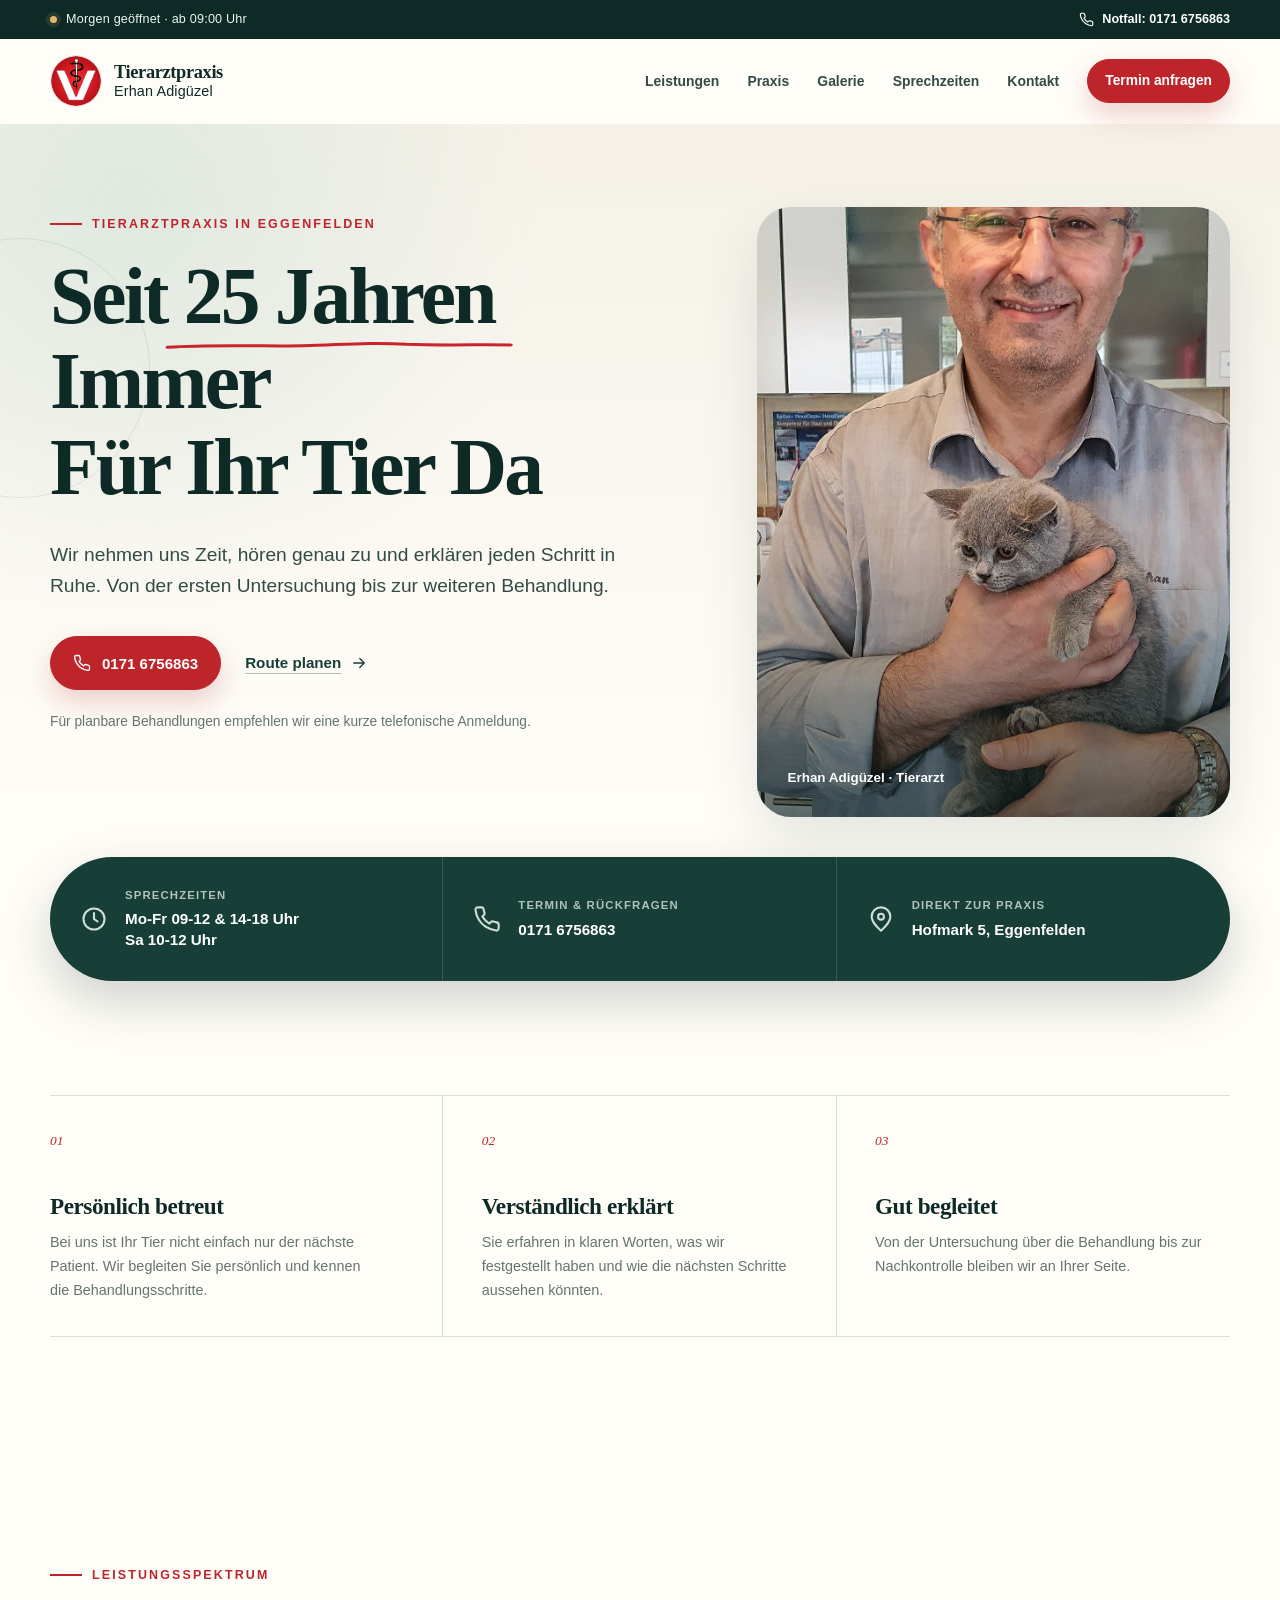
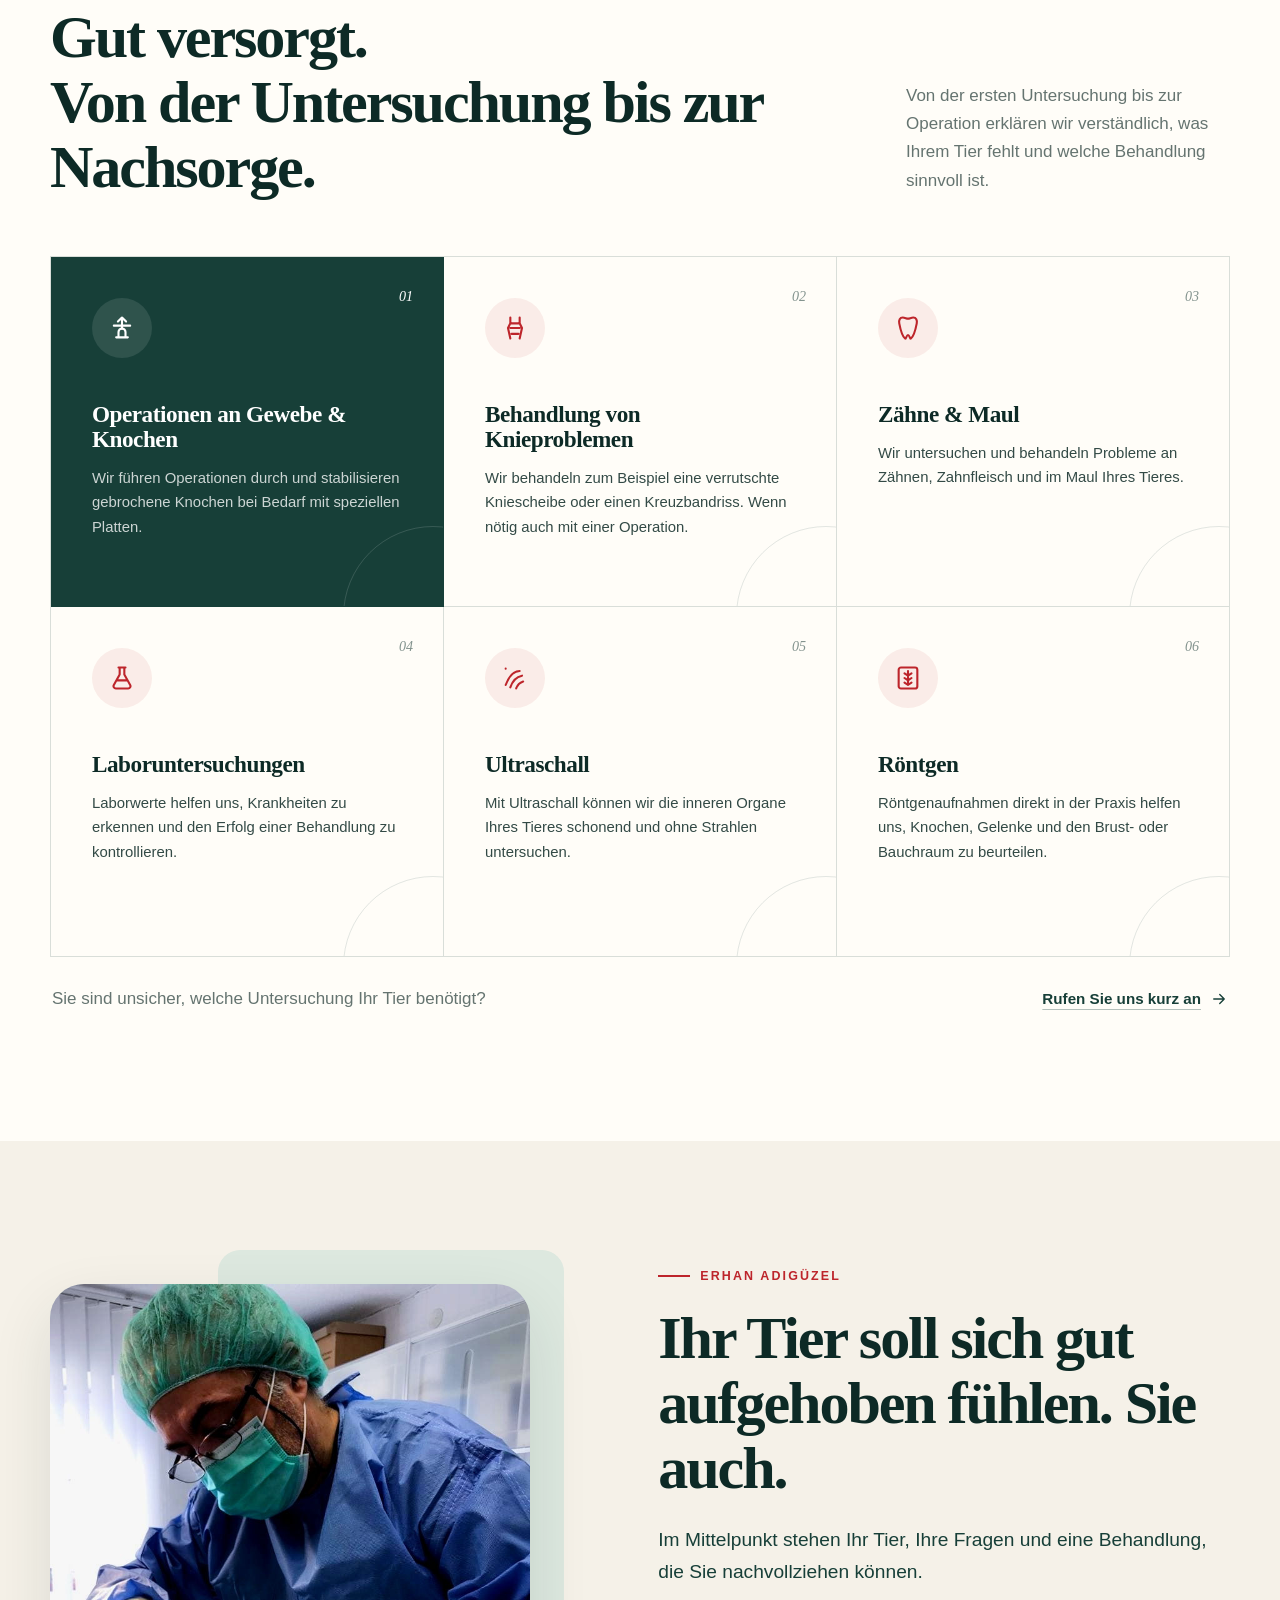
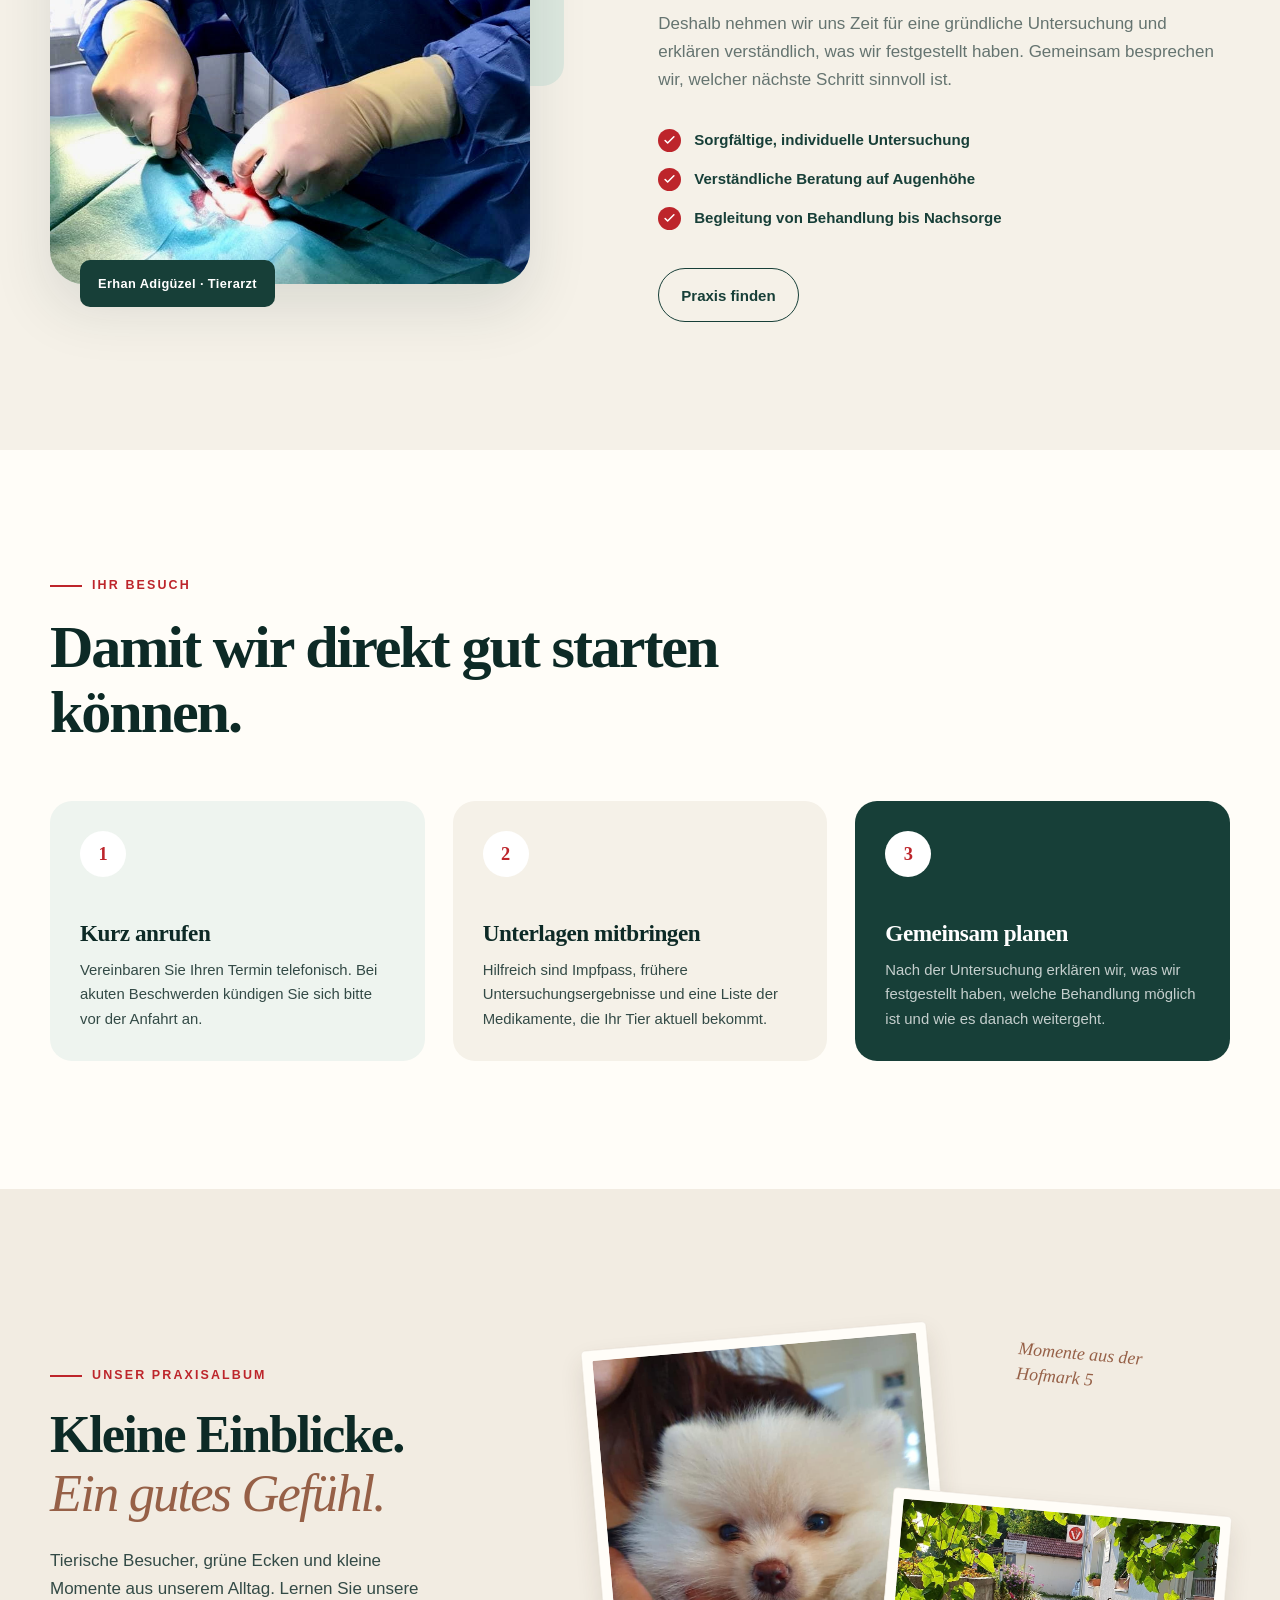
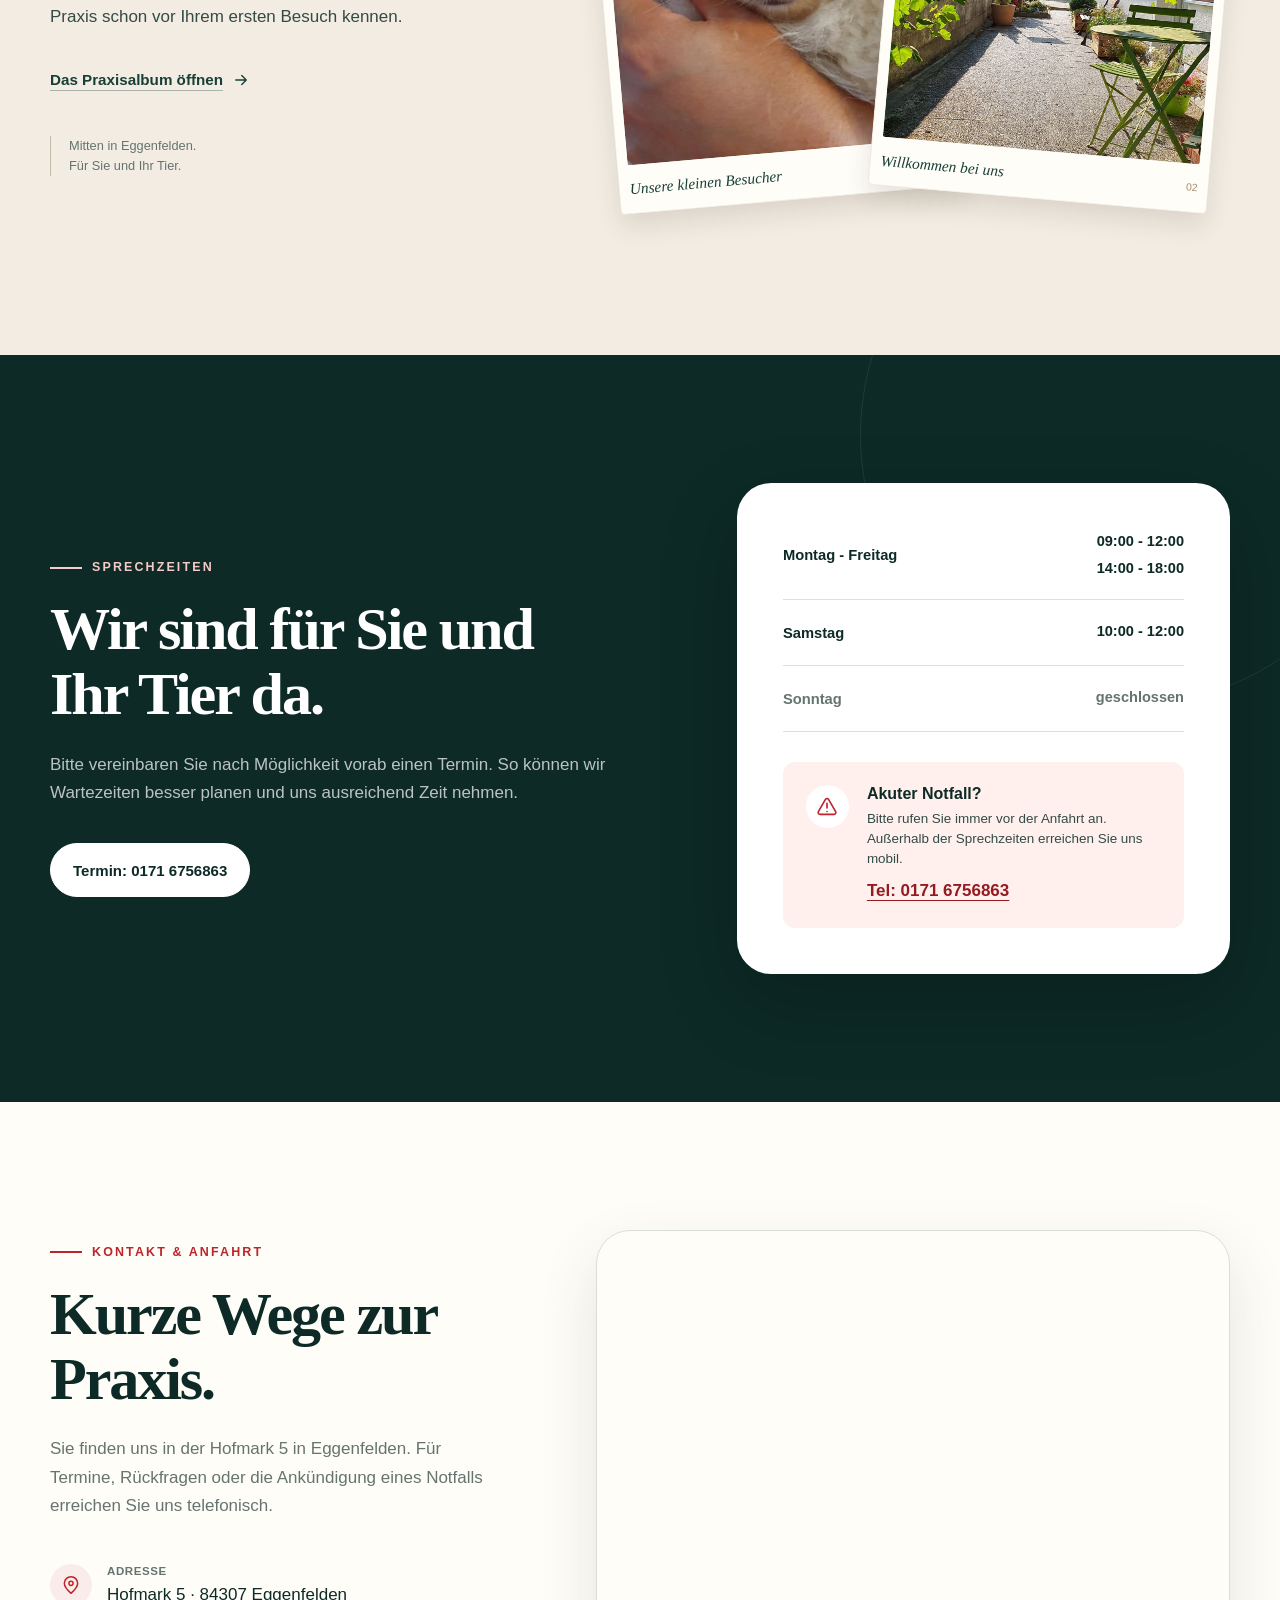
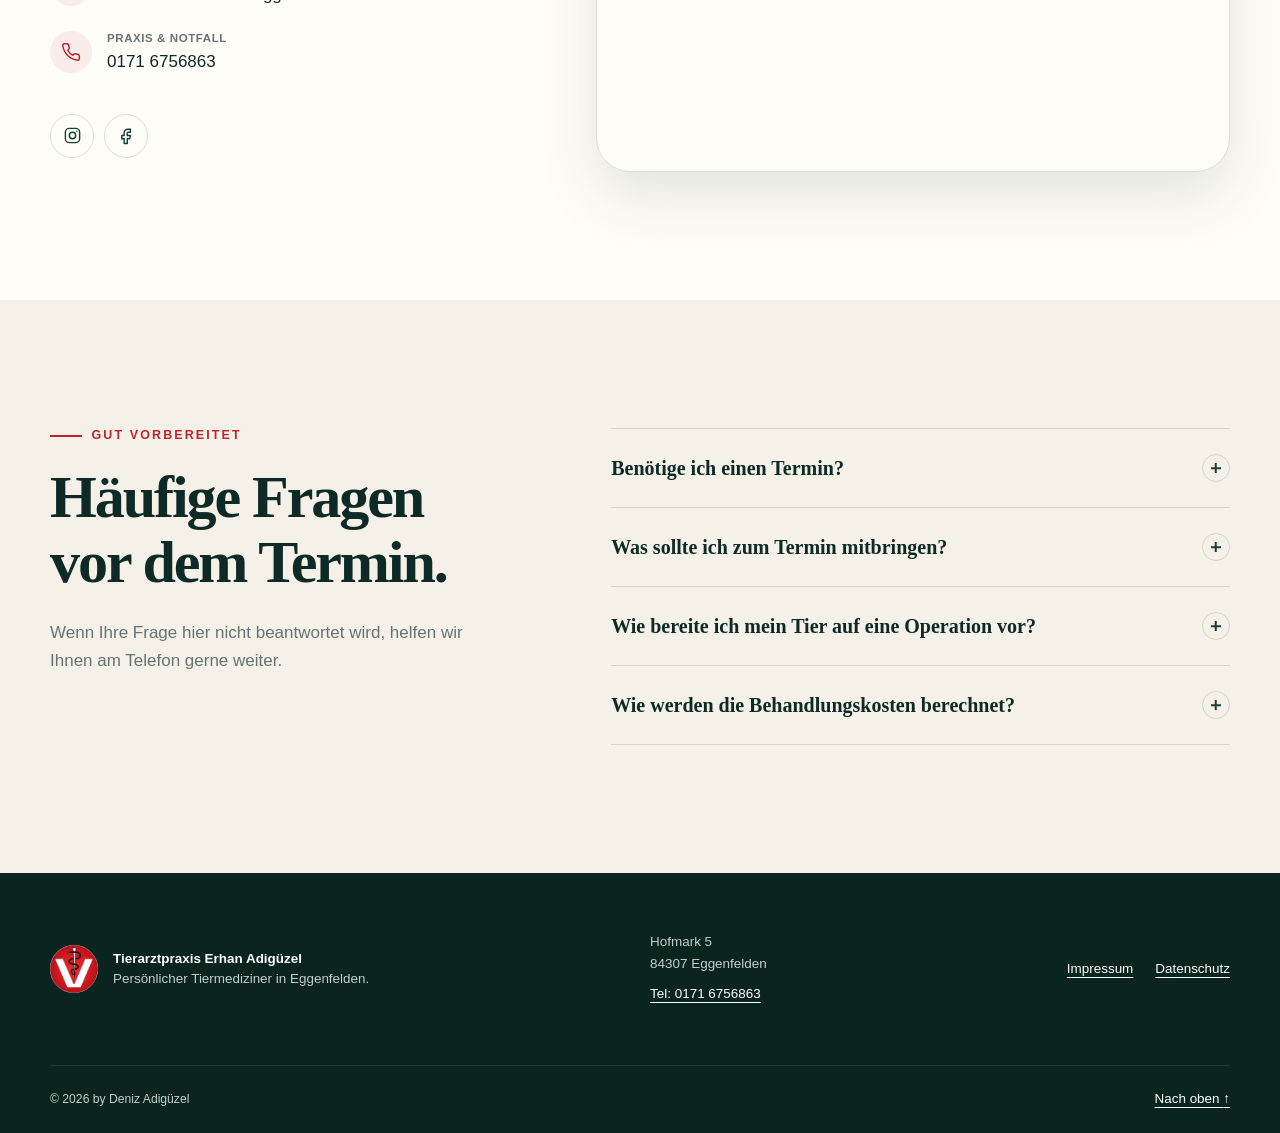
==== index.html @ cbe89e62 "deploy" ====
<!doctype html>
<html lang="de">
  <head>
    <meta charset="utf-8">
    <meta name="viewport" content="width=device-width, initial-scale=1">
    <meta name="description" content="Tierarztpraxis Erhan Adigüzel in Eggenfelden: persönliche Betreuung, Röntgen, Operationen und Zahnbehandlungen. Termine unter 0171 6756863.">
    <meta name="theme-color" content="#173f38">
    <meta property="og:type" content="website">
    <meta property="og:locale" content="de_DE">
    <meta property="og:title" content="Tierarztpraxis Erhan Adigüzel | Eggenfelden">
    <meta property="og:description" content="Persönliche Tiermedizin, gründliche Untersuchungen und Operationen in Eggenfelden.">
    <meta property="og:image" content="https://www.tierarzt-eggenfelden.de/assets/hero_picture.jpg">
    <link rel="canonical" href="https://www.tierarzt-eggenfelden.de/">
    <link rel="icon" href="assets/logo.webp" type="image/webp">
    <script>document.documentElement.classList.add("js");</script>
    <link rel="stylesheet" href="styles.css">
    <script src="footer.js?v=2" defer></script>
    <script src="script.js" defer></script>
    <title>Tierarztpraxis Erhan Adigüzel | Eggenfelden</title>

    <script type="application/ld+json">
      {
        "@context": "https://schema.org",
        "@type": "VeterinaryCare",
        "name": "Tierarztpraxis Erhan Adigüzel",
        "url": "https://www.tierarzt-eggenfelden.de/",
        "image": "https://www.tierarzt-eggenfelden.de/assets/hero_picture.jpg",
        "telephone": "+49 171 6756863",
        "address": {
          "@type": "PostalAddress",
          "streetAddress": "Hofmark 5",
          "postalCode": "84307",
          "addressLocality": "Eggenfelden",
          "addressCountry": "DE"
        },
        "openingHoursSpecification": [
          {
            "@type": "OpeningHoursSpecification",
            "dayOfWeek": ["Monday", "Tuesday", "Wednesday", "Thursday", "Friday"],
            "opens": "09:00",
            "closes": "12:00"
          },
          {
            "@type": "OpeningHoursSpecification",
            "dayOfWeek": ["Monday", "Tuesday", "Wednesday", "Thursday", "Friday"],
            "opens": "14:00",
            "closes": "18:00"
          },
          {
            "@type": "OpeningHoursSpecification",
            "dayOfWeek": "Saturday",
            "opens": "10:00",
            "closes": "12:00"
          }
        ],
        "sameAs": [
          "https://www.instagram.com/erhanadiguezel/",
          "https://www.facebook.com/erhanadiguezel"
        ]
      }
    </script>
  </head>
  <body id="top">
    <div class="scroll-progress" aria-hidden="true"><span></span></div>
    <a class="skip-link" href="#main">Direkt zum Inhalt</a>

    <div class="utility-bar">
      <div class="container utility-inner">
        <p class="opening-status" id="opening-status">
          <span class="status-dot" aria-hidden="true"></span>
          <span>Öffnungszeiten ansehen</span>
        </p>
        <a class="emergency-link" href="tel:+491716756863">
          <svg aria-hidden="true" viewBox="0 0 24 24">
            <path d="M22 16.92v3a2 2 0 0 1-2.18 2 19.79 19.79 0 0 1-8.63-3.07 19.5 19.5 0 0 1-6-6A19.79 19.79 0 0 1 2.12 4.18 2 2 0 0 1 4.11 2h3a2 2 0 0 1 2 1.72c.13.96.36 1.9.69 2.8a2 2 0 0 1-.45 2.11L8.08 9.9a16 16 0 0 0 6 6l1.27-1.27a2 2 0 0 1 2.11-.45c.9.33 1.84.56 2.8.69A2 2 0 0 1 22 16.92Z"/>
          </svg>
          Notfall: 0171 6756863
        </a>
      </div>
    </div>

    <header class="site-header" id="site-header">
      <div class="container header-inner">
        <a class="brand" href="#start" aria-label="Tierarztpraxis Erhan Adigüzel: Startseite">
          <img src="assets/logo.webp" width="54" height="54" alt="Logo der Tierarztpraxis Adigüzel">
          <span class="brand-copy">
            <strong>Tierarztpraxis</strong>
            <span>Erhan Adigüzel</span>
          </span>
        </a>

        <button class="menu-toggle" type="button" aria-expanded="false" aria-controls="site-navigation">
          <span class="sr-only">Menü öffnen</span>
          <span></span>
          <span></span>
        </button>

        <nav class="site-nav" id="site-navigation" aria-label="Hauptnavigation">
          <a href="#leistungen">Leistungen</a>
          <a href="#praxis">Praxis</a>
          <a href="gallery.html">Galerie</a>
          <a href="#sprechzeiten">Sprechzeiten</a>
          <a href="#kontakt">Kontakt</a>
          <a class="button button-small" href="tel:+491716756863">Termin anfragen</a>
        </nav>
      </div>
    </header>

    <main id="main">
      <section class="hero" id="start">
        <div class="container hero-grid">
          <div class="hero-copy" data-reveal="up">
            <p class="eyebrow">Tierarztpraxis in Eggenfelden</p>
<h1>
  Seit   <span style="position:relative; display:inline-block; white-space:nowrap;">
    25 Jahren
    <svg viewBox="0 0 300 20" preserveAspectRatio="none" style="position:absolute; left:-7%; bottom:-15px; width:114%; height:15px; overflow:visible; pointer-events:none;">
      <path d="M5 11 C42 7, 81 10, 119 9 C151 8, 173 4, 207 7 C240 9, 270 7, 295 8" fill="none" stroke="#C9232B" stroke-width="4" stroke-linecap="round"/>
    </svg>
  </span><br>
  Immer<br>
  Für Ihr Tier Da
</h1>
            <p class="hero-lead">Wir nehmen uns Zeit, hören genau zu und erklären jeden Schritt in Ruhe. Von der ersten Untersuchung bis zur weiteren Behandlung.</p>
            <div class="hero-actions">
              <a class="button" href="tel:+491716756863">
                <svg aria-hidden="true" viewBox="0 0 24 24"><path d="M22 16.92v3a2 2 0 0 1-2.18 2 19.79 19.79 0 0 1-8.63-3.07 19.5 19.5 0 0 1-6-6A19.79 19.79 0 0 1 2.12 4.18 2 2 0 0 1 4.11 2h3a2 2 0 0 1 2 1.72c.13.96.36 1.9.69 2.8a2 2 0 0 1-.45 2.11L8.08 9.9a16 16 0 0 0 6 6l1.27-1.27a2 2 0 0 1 2.11-.45c.9.33 1.84.56 2.8.69A2 2 0 0 1 22 16.92Z"/></svg>
                0171 6756863
              </a>
              <a class="text-link" href="https://maps.google.com/?cid=16569505454540352949" target="_blank" rel="noopener">
                Route planen
                <svg aria-hidden="true" viewBox="0 0 24 24"><path d="M5 12h14M13 6l6 6-6 6"/></svg>
              </a>
            </div>
            <p class="appointment-note">Für planbare Behandlungen empfehlen wir eine kurze telefonische Anmeldung.</p>
          </div>

          <figure class="hero-media" data-reveal="image">
            <img class="hero-practice-photo" src="assets/hero_picture.jpg" width="1600" height="1200" alt="Behandlungsraum der Tierarztpraxis Adigüzel" fetchpriority="high">
            <figcaption>Erhan Adigüzel · Tierarzt</figcaption>
          </figure>
        </div>

        <div class="container quick-facts" aria-label="Praxisinformationen auf einen Blick" data-reveal="up">
          <a class="quick-fact" href="#sprechzeiten">
            <svg aria-hidden="true" viewBox="0 0 24 24"><circle cx="12" cy="12" r="9"/><path d="M12 7v5l3 2"/></svg>
            <span><small>Sprechzeiten</small>Mo-Fr 09-12 &amp; 14-18 Uhr <br>Sa 10-12 Uhr</span>
          </a>
          <a class="quick-fact" href="tel:+491716756863">
            <svg aria-hidden="true" viewBox="0 0 24 24"><path d="M22 16.92v3a2 2 0 0 1-2.18 2 19.79 19.79 0 0 1-8.63-3.07 19.5 19.5 0 0 1-6-6A19.79 19.79 0 0 1 2.12 4.18 2 2 0 0 1 4.11 2h3a2 2 0 0 1 2 1.72c.13.96.36 1.9.69 2.8a2 2 0 0 1-.45 2.11L8.08 9.9a16 16 0 0 0 6 6l1.27-1.27a2 2 0 0 1 2.11-.45c.9.33 1.84.56 2.8.69A2 2 0 0 1 22 16.92Z"/></svg>
            <span><small>Termin &amp; Rückfragen</small>0171 6756863</span>
          </a>
          <a class="quick-fact" href="https://maps.google.com/?cid=16569505454540352949" target="_blank" rel="noopener">
            <svg aria-hidden="true" viewBox="0 0 24 24"><path d="M20 10c0 5-8 12-8 12S4 15 4 10a8 8 0 1 1 16 0Z"/><circle cx="12" cy="10" r="2.5"/></svg>
            <span><small>Direkt zur Praxis</small>Hofmark 5, Eggenfelden</span>
          </a>
        </div>
      </section>

      <section class="promise-section" aria-labelledby="promise-heading">
        <div class="container">
          <h2 class="sr-only" id="promise-heading">Was Sie bei uns erwarten können</h2>
          <div class="promise-grid">
            <article data-reveal="up">
              <span class="promise-number">01</span>
              <h3>Persönlich betreut</h3>
              <p>Bei uns ist Ihr Tier nicht einfach nur der nächste Patient. Wir begleiten Sie persönlich und kennen die Behandlungsschritte.</p>
            </article>
            <article data-reveal="up">
              <span class="promise-number">02</span>
              <h3>Verständlich erklärt</h3>
              <p>Sie erfahren in klaren Worten, was wir festgestellt haben und wie die nächsten Schritte aussehen könnten.</p>
            </article>
            <article data-reveal="up">
              <span class="promise-number">03</span>
              <h3>Gut begleitet</h3>
              <p>Von der Untersuchung über die Behandlung bis zur Nachkontrolle bleiben wir an Ihrer Seite.</p>
            </article>
          </div>
        </div>
      </section>

      <section class="section services" id="leistungen">
        <div class="container">
          <div class="section-heading" data-reveal="up">
            <div>
              <p class="eyebrow">Leistungsspektrum</p>
              <h2>Gut versorgt. <br>Von der Untersuchung bis zur Nachsorge.</h2>
            </div>
            <p>Von der ersten Untersuchung bis zur Operation erklären wir verständlich, was Ihrem Tier fehlt und welche Behandlung sinnvoll ist.</p>
          </div>

          <div class="service-grid">
            <article class="service-card service-card-featured" data-reveal="up">
              <div class="service-number">01</div>
              <div class="service-icon">
                <svg aria-hidden="true" viewBox="0 0 24 24"><path d="M7 20h10M9 20v-4.5a3 3 0 0 1 6 0V20M12 12V3M8.5 6.5 12 3l3.5 3.5M5 10h14"/></svg>
              </div>
              <h3>Operationen an Gewebe &amp; Knochen</h3>
              <p>Wir führen Operationen durch und stabilisieren gebrochene Knochen bei Bedarf mit speziellen Platten.</p>
            </article>

            <article class="service-card" data-reveal="up">
              <div class="service-number">02</div>
              <div class="service-icon">
                <svg aria-hidden="true" viewBox="0 0 24 24"><path d="M8 3v5l-2 4 2 9M16 3v5l2 4-2 9M8 12h8M9 8h6M9 17h6"/></svg>
              </div>
              <h3>Behandlung von Knieproblemen</h3>
              <p>Wir behandeln zum Beispiel eine verrutschte Kniescheibe oder einen Kreuzbandriss. Wenn nötig auch mit einer Operation.</p>
            </article>

            <article class="service-card" data-reveal="up">
              <div class="service-number">03</div>
              <div class="service-icon">
                <svg aria-hidden="true" viewBox="0 0 24 24"><path d="M7.5 3C5 3 4 5.3 4.5 8c.8 4.2 2.5 11 5 13 .8.6 1.3-3 2.5-3s1.7 3.6 2.5 3c2.5-2 4.2-8.8 5-13C20 5.3 19 3 16.5 3 14.7 3 13.4 4 12 4s-2.7-1-4.5-1Z"/></svg>
              </div>
              <h3>Zähne &amp; Maul</h3>
              <p>Wir untersuchen und behandeln Probleme an Zähnen, Zahnfleisch und im Maul Ihres Tieres.</p>
            </article>

            <article class="service-card" data-reveal="up">
              <div class="service-number">04</div>
              <div class="service-icon">
                <svg aria-hidden="true" viewBox="0 0 24 24"><path d="M9 3h6M10 3v6l-5 9a2 2 0 0 0 1.7 3h10.6a2 2 0 0 0 1.7-3l-5-9V3M7.5 14h9"/></svg>
              </div>
              <h3>Laboruntersuchungen</h3>
              <p>Laborwerte helfen uns, Krankheiten zu erkennen und den Erfolg einer Behandlung zu kontrollieren.</p>
            </article>

            <article class="service-card" data-reveal="up">
              <div class="service-number">05</div>
              <div class="service-icon">
                <svg aria-hidden="true" viewBox="0 0 24 24"><path d="M4 18c3-8 7-12 12-12M8 20c2-6 5-9 10-10M13 21c1-3 3-5 6-6M4 4h.01"/></svg>
              </div>
              <h3>Ultraschall</h3>
              <p>Mit Ultraschall können wir die inneren Organe Ihres Tieres schonend und ohne Strahlen untersuchen.</p>
            </article>

            <article class="service-card" data-reveal="up">
              <div class="service-number">06</div>
              <div class="service-icon">
                <svg aria-hidden="true" viewBox="0 0 24 24"><rect x="4" y="3" width="16" height="18" rx="2"/><path d="M12 6v12M9 8l3 2 3-2M9 12l3 2 3-2M9 16l3 2 3-2"/></svg>
              </div>
              <h3>Röntgen</h3>
              <p>Röntgenaufnahmen direkt in der Praxis helfen uns, Knochen, Gelenke und den Brust- oder Bauchraum zu beurteilen.</p>
            </article>
          </div>

          <div class="service-note" data-reveal="up">
            <p>Sie sind unsicher, welche Untersuchung Ihr Tier benötigt?</p>
            <a class="text-link" href="tel:+491716756863">Rufen Sie uns kurz an <svg aria-hidden="true" viewBox="0 0 24 24"><path d="M5 12h14M13 6l6 6-6 6"/></svg></a>
          </div>
        </div>
      </section>

      <section class="section practice" id="praxis">
        <div class="container practice-grid">
          <figure class="practice-media" data-reveal="left">
            <div class="image-frame">
              <img src="assets/erhan-adiguezel-op.jpg" width="768" height="960" loading="lazy" alt="Tierarzt Erhan Adigüzel bei einer Operation">
            </div>
            <figcaption>Erhan Adigüzel · Tierarzt</figcaption>
          </figure>

          <div class="practice-copy" data-reveal="right">
            <p class="eyebrow">Erhan Adigüzel</p>
            <h2>Ihr Tier soll sich gut aufgehoben fühlen. Sie auch.</h2>
            <p class="large-copy">Im Mittelpunkt stehen Ihr Tier, Ihre Fragen und eine Behandlung, die Sie nachvollziehen können.</p>
            <p>Deshalb nehmen wir uns Zeit für eine gründliche Untersuchung und erklären verständlich, was wir festgestellt haben. Gemeinsam besprechen wir, welcher nächste Schritt sinnvoll ist.</p>

            <ul class="check-list">
              <li>
                <svg aria-hidden="true" viewBox="0 0 24 24"><path d="m5 12 4 4L19 6"/></svg>
                Sorgfältige, individuelle Untersuchung
              </li>
              <li>
                <svg aria-hidden="true" viewBox="0 0 24 24"><path d="m5 12 4 4L19 6"/></svg>
                Verständliche Beratung auf Augenhöhe
              </li>
              <li>
                <svg aria-hidden="true" viewBox="0 0 24 24"><path d="m5 12 4 4L19 6"/></svg>
                Begleitung von Behandlung bis Nachsorge
              </li>
            </ul>

            <a class="button button-secondary" href="#kontakt">Praxis finden</a>
          </div>
        </div>
      </section>

      <section class="section visit">
        <div class="container">
          <div class="section-heading section-heading-narrow" data-reveal="up">
            <div>
              <p class="eyebrow">Ihr Besuch</p>
              <h2>Damit wir direkt gut starten können.</h2>
            </div>
          </div>

          <ol class="visit-steps">
            <li data-reveal="up">
              <span class="step-number">1</span>
              <div>
                <h3>Kurz anrufen</h3>
                <p>Vereinbaren Sie Ihren Termin telefonisch. Bei akuten Beschwerden kündigen Sie sich bitte vor der Anfahrt an.</p>
              </div>
            </li>
            <li data-reveal="up">
              <span class="step-number">2</span>
              <div>
                <h3>Unterlagen mitbringen</h3>
                <p>Hilfreich sind Impfpass, frühere Untersuchungsergebnisse und eine Liste der Medikamente, die Ihr Tier aktuell bekommt.</p>
              </div>
            </li>
            <li data-reveal="up">
              <span class="step-number">3</span>
              <div>
                <h3>Gemeinsam planen</h3>
                <p>Nach der Untersuchung erklären wir, was wir festgestellt haben, welche Behandlung möglich ist und wie es danach weitergeht.</p>
              </div>
            </li>
          </ol>
        </div>
      </section>

      <section class="section practice-album" id="praxisalbum" aria-labelledby="gallery-heading">
        <div class="container practice-album-layout">
          <div class="practice-album-copy" data-reveal="up">
            <p class="eyebrow">Unser Praxisalbum</p>
            <h2 id="gallery-heading">Kleine Einblicke.<br><em>Ein gutes Gefühl.</em></h2>
            <p>Tierische Besucher, grüne Ecken und kleine Momente aus unserem Alltag. Lernen Sie unsere Praxis schon vor Ihrem ersten Besuch kennen.</p>
            <a class="text-link practice-album-link" href="gallery.html">
              Das Praxisalbum öffnen
              <svg aria-hidden="true" viewBox="0 0 24 24"><path d="M5 12h14M13 6l6 6-6 6"/></svg>
            </a>
            <p class="practice-album-address">Mitten in Eggenfelden.<br>Für Sie und Ihr Tier.</p>
          </div>

          <div class="practice-album-photos" data-reveal="up">
            <figure class="album-print album-print-patient">
              <a href="gallery.html#patienten" aria-label="Unsere tierischen Besucher im Praxisalbum ansehen">
                <img src="assets/gallery/treatment/glu%CC%88cklicher_patient.jpg" width="720" height="960" loading="lazy" alt="Ein kleiner weißer Hund auf dem Arm seiner Begleitung">
              </a>
              <figcaption><span>Unsere kleinen Besucher</span><span aria-hidden="true">01</span></figcaption>
            </figure>
            <figure class="album-print album-print-room">
              <a href="gallery.html#draussen" aria-label="Unsere Praxis von außen im Praxisalbum ansehen">
                <img src="assets/gallery/outside/aussen4.jpg" width="1080" height="1080" loading="lazy" alt="Weg zur Tierarztpraxis mit Weinlaub, Blumen und grüner Sitzgruppe">
              </a>
              <figcaption><span>Willkommen bei uns</span><span aria-hidden="true">02</span></figcaption>
            </figure>
            <p class="practice-album-note">Momente aus der Hofmark&nbsp;5</p>
          </div>
        </div>
      </section>

      <section class="section hours" id="sprechzeiten">
        <div class="container hours-grid">
          <div class="hours-intro" data-reveal="left">
            <p class="eyebrow eyebrow-light">Sprechzeiten</p>
            <h2>Wir sind für Sie und Ihr Tier da.</h2>
            <p>Bitte vereinbaren Sie nach Möglichkeit vorab einen Termin. So können wir Wartezeiten besser planen und uns ausreichend Zeit nehmen.</p>
            <a class="button button-light" href="tel:+491716756863">Termin: 0171 6756863</a>
          </div>

          <div class="hours-card" data-reveal="right">
            <div class="hours-row">
              <span>Montag - Freitag</span>
              <strong>09:00 - 12:00</strong>
              <strong>14:00 - 18:00</strong>
            </div>
            <div class="hours-row">
              <span>Samstag</span>
              <strong>10:00 - 12:00</strong>
            </div>
            <div class="hours-row hours-row-muted">
              <span>Sonntag</span>
              <strong>geschlossen</strong>
            </div>

            <div class="emergency-box">
              <div class="emergency-icon">
                <svg aria-hidden="true" viewBox="0 0 24 24"><path d="M12 8v5M12 17h.01"/><path d="M10.3 3.7 2.6 17a2 2 0 0 0 1.7 3h15.4a2 2 0 0 0 1.7-3L13.7 3.7a2 2 0 0 0-3.4 0Z"/></svg>
              </div>
              <div>
                <h3>Akuter Notfall?</h3>
                <p>Bitte rufen Sie immer vor der Anfahrt an. Außerhalb der Sprechzeiten erreichen Sie uns mobil.</p>
                <a href="tel:+491716756863">Tel: 0171 6756863</a>
              </div>
            </div>
          </div>
        </div>
      </section>

      <section class="section contact" id="kontakt">
        <div class="container contact-grid">
          <div class="contact-copy" data-reveal="left">
            <p class="eyebrow">Kontakt &amp; Anfahrt</p>
            <h2>Kurze Wege zur Praxis.</h2>
            <p>Sie finden uns in der Hofmark 5 in Eggenfelden. Für Termine, Rückfragen oder die Ankündigung eines Notfalls erreichen Sie uns telefonisch.</p>

            <address class="contact-list">
              <a href="https://maps.google.com/?cid=16569505454540352949" target="_blank" rel="noopener">
                <span class="contact-icon"><svg aria-hidden="true" viewBox="0 0 24 24"><path d="M20 10c0 5-8 12-8 12S4 15 4 10a8 8 0 1 1 16 0Z"/><circle cx="12" cy="10" r="2.5"/></svg></span>
                <span><small>Adresse</small>Hofmark 5 · 84307 Eggenfelden</span>
              </a>
              <a href="tel:+491716756863">
                <span class="contact-icon"><svg aria-hidden="true" viewBox="0 0 24 24"><path d="M22 16.92v3a2 2 0 0 1-2.18 2 19.79 19.79 0 0 1-8.63-3.07 19.5 19.5 0 0 1-6-6A19.79 19.79 0 0 1 2.12 4.18 2 2 0 0 1 4.11 2h3a2 2 0 0 1 2 1.72c.13.96.36 1.9.69 2.8a2 2 0 0 1-.45 2.11L8.08 9.9a16 16 0 0 0 6 6l1.27-1.27a2 2 0 0 1 2.11-.45c.9.33 1.84.56 2.8.69A2 2 0 0 1 22 16.92Z"/></svg></span>
                <span><small>Praxis &amp; Notfall</small>0171 6756863</span>
              </a>
            </address>

            <div class="social-links" aria-label="Social Media">
              <a href="https://www.instagram.com/erhanadiguezel/" target="_blank" rel="noopener" aria-label="Instagram-Profil öffnen">
                <svg aria-hidden="true" viewBox="0 0 24 24"><rect x="3" y="3" width="18" height="18" rx="5"/><circle cx="12" cy="12" r="4"/><path d="M17.5 6.5h.01"/></svg>
              </a>
              <a href="https://www.facebook.com/erhanadiguezel" target="_blank" rel="noopener" aria-label="Facebook-Seite öffnen">
                <svg aria-hidden="true" viewBox="0 0 24 24"><path d="M14 8h3V4h-3c-3 0-5 2-5 5v3H6v4h3v6h4v-6h3l1-4h-4V9c0-.7.3-1 1-1Z"/></svg>
              </a>
            </div>
          </div>

          <div class="map-embed" data-reveal="right">
            <iframe
              src="https://www.google.com/maps/embed?pb=!1m18!1m12!1m3!1d2648.937018080345!2d12.769710815329894!3d48.40015264081572!2m3!1f0!2f0!3f0!3m2!1i1024!2i768!4f13.1!3m3!1m2!1s0x4775b96ffa299bc5%3A0xe1c169111061fb96!2sHofmark%205%2C%2084307%20Eggenfelden!5e0!3m2!1sde!2sde!4v1676067993607!5m2!1sde!2sde"
              title="Standort der Tierarztpraxis Erhan Adigüzel in Google Maps"
              width="800"
              height="540"
              loading="lazy"
              allowfullscreen
              referrerpolicy="no-referrer-when-downgrade">
            </iframe>
          </div>
        </div>
      </section>

      <section class="section faq" id="faq">
        <div class="container faq-grid">
          <div class="faq-intro" data-reveal="left">
            <p class="eyebrow">Gut vorbereitet</p>
            <h2>Häufige Fragen vor dem Termin.</h2>
            <p>Wenn Ihre Frage hier nicht beantwortet wird, helfen wir Ihnen am Telefon gerne weiter.</p>
          </div>

          <div class="faq-list" data-reveal="right">
            <details>
              <summary>Benötige ich einen Termin?<span aria-hidden="true"></span></summary>
              <p>Eine telefonische Anmeldung ist empfehlenswert. Bei akuten Beschwerden rufen Sie bitte kurz vor Ihrer Anfahrt an, damit wir die Situation einschätzen können.</p>
            </details>
            <details>
              <summary>Was sollte ich zum Termin mitbringen?<span aria-hidden="true"></span></summary>
              <p>Bringen Sie nach Möglichkeit den Impfpass, frühere Untersuchungsergebnisse, Laborwerte und die Namen oder Verpackungen aktueller Medikamente mit.</p>
            </details>
            <details>
              <summary>Wie bereite ich mein Tier auf eine Operation vor?<span aria-hidden="true"></span></summary>
              <p>Die Vorbereitung hängt von Ihrem Tier und der geplanten Operation ab. Sie erhalten vorher genaue Hinweise von uns. Bitte geben Sie Ihrem Tier nur dann nichts zu fressen, wenn wir Ihnen das ausdrücklich sagen.</p>
            </details>
            <details>
              <summary>Wie werden die Behandlungskosten berechnet?<span aria-hidden="true"></span></summary>
              <p>Tierärztliche Leistungen werden nach der geltenden Gebührenordnung für Tierärzte (GOT) abgerechnet. Bei planbaren Eingriffen sprechen wir den voraussichtlichen Rahmen vorab mit Ihnen ab.</p>
            </details>
          </div>
        </div>
      </section>
    </main>

    <footer class="site-footer">
      <div class="container footer-main">
        <div class="footer-brand">
          <img src="assets/logo.webp" width="48" height="48" alt="">
          <p><strong>Tierarztpraxis Erhan Adigüzel</strong><br>Persönlicher Tiermediziner in Eggenfelden.</p>
        </div>
        <div class="footer-contact">
          <p>Hofmark 5<br>84307 Eggenfelden</p>
          <a href="tel:+491716756863">Tel: 0171 6756863</a>
        </div>
        <div class="footer-links">
          <a href="impressum.html">Impressum</a>
          <a href="datenschutz.html">Datenschutz</a>
        </div>
      </div>
      <div class="container footer-bottom">
        <p>© <span id="current-year">2026</span> by Deniz Adigüzel</p>
        <a href="#top">Nach oben <span aria-hidden="true">↑</span></a>
      </div>
    </footer>

    <!-- <nav class="mobile-actions" aria-label="Schnellaktionen">
      <a href="tel:+491716756863">
        <svg aria-hidden="true" viewBox="0 0 24 24"><path d="M22 16.92v3a2 2 0 0 1-2.18 2 19.79 19.79 0 0 1-8.63-3.07 19.5 19.5 0 0 1-6-6A19.79 19.79 0 0 1 2.12 4.18 2 2 0 0 1 4.11 2h3a2 2 0 0 1 2 1.72c.13.96.36 1.9.69 2.8a2 2 0 0 1-.45 2.11L8.08 9.9a16 16 0 0 0 6 6l1.27-1.27a2 2 0 0 1 2.11-.45c.9.33 1.84.56 2.8.69A2 2 0 0 1 22 16.92Z"/></svg>
        Anrufen
      </a>
      <a href="https://maps.google.com/?cid=16569505454540352949" target="_blank" rel="noopener">
        <svg aria-hidden="true" viewBox="0 0 24 24"><path d="M20 10c0 5-8 12-8 12S4 15 4 10a8 8 0 1 1 16 0Z"/><circle cx="12" cy="10" r="2.5"/></svg>
        Route
      </a>
    </nav> -->
  </body>
</html>
---- styles.css ----
:root {
  --ink: #173f38;
  --ink-deep: #0d2a26;
  --text: #334a46;
  --muted: #657470;
  --paper: #fffdf8;
  --cream: #f5f1e8;
  --cream-deep: #ebe5d9;
  --sage: #dde8df;
  --sage-light: #eef4ef;
  --red: #bd252b;
  --red-dark: #961b21;
  --line: rgba(23, 63, 56, 0.16);
  --shadow: 0 24px 60px rgba(22, 52, 47, 0.12);
  --radius-sm: 12px;
  --radius: 22px;
  --radius-lg: 34px;
  --container: 1180px;
  --serif: "Iowan Old Style", "Palatino Linotype", "Book Antiqua", Palatino, Georgia, serif;
  --sans: Inter, ui-sans-serif, -apple-system, BlinkMacSystemFont, "Segoe UI", sans-serif;
}

*,
*::before,
*::after {
  box-sizing: border-box;
}

html {
  scroll-behavior: smooth;
  scroll-padding-top: 96px;
}

body {
  margin: 0;
  color: var(--text);
  background: var(--paper);
  font-family: var(--sans);
  font-size: 17px;
  line-height: 1.65;
  -webkit-font-smoothing: antialiased;
}

body.menu-open {
  overflow: hidden;
}

.scroll-progress {
  position: fixed;
  z-index: 100;
  top: 0;
  right: 0;
  left: 0;
  height: 3px;
  pointer-events: none;
}

.scroll-progress span {
  display: block;
  width: 100%;
  height: 100%;
  background: var(--red);
  transform: scaleX(0);
  transform-origin: left center;
  will-change: transform;
}

.js [data-reveal] {
  opacity: 0;
  translate: 0 30px;
  transition:
    opacity 700ms cubic-bezier(0.22, 1, 0.36, 1),
    translate 700ms cubic-bezier(0.22, 1, 0.36, 1);
  transition-delay: var(--reveal-delay, 0ms);
}

.js [data-reveal="left"] {
  translate: -38px 0;
}

.js [data-reveal="right"] {
  translate: 38px 0;
}

.js [data-reveal="image"] {
  opacity: 0;
  scale: 0.96;
  translate: 0 0;
  transition:
    opacity 900ms cubic-bezier(0.22, 1, 0.36, 1),
    scale 1000ms cubic-bezier(0.22, 1, 0.36, 1);
  transition-delay: var(--reveal-delay, 0ms);
}

.js [data-reveal].is-visible {
  opacity: 1;
  translate: 0 0;
}

.js [data-reveal="image"].is-visible {
  opacity: 1;
  scale: 1;
}

img {
  display: block;
  max-width: 100%;
}

a {
  color: inherit;
}

button,
a {
  -webkit-tap-highlight-color: transparent;
}

button,
input,
textarea,
select {
  font: inherit;
}

h1,
h2,
h3,
p {
  margin-top: 0;
}

h1,
h2,
h3 {
  color: var(--ink-deep);
  font-family: var(--serif);
  font-weight: 600;
  line-height: 1.08;
  letter-spacing: -0.035em;
}

h1 {
  max-width: 760px;
  margin-bottom: 28px;
  font-size: clamp(3rem, 6.2vw, 5.8rem);
}

h2 {
  margin-bottom: 24px;
  font-size: clamp(2.45rem, 4.7vw, 4.45rem);
}

h3 {
  margin-bottom: 14px;
  font-size: 1.45rem;
  letter-spacing: -0.02em;
}

svg {
  display: block;
  fill: none;
  stroke: currentColor;
  stroke-linecap: round;
  stroke-linejoin: round;
  stroke-width: 1.8;
}

.container {
  width: min(calc(100% - 40px), var(--container));
  margin-inline: auto;
}

.section {
  padding-block: clamp(88px, 10vw, 150px);
}

.sr-only {
  position: absolute;
  width: 1px;
  height: 1px;
  padding: 0;
  margin: -1px;
  overflow: hidden;
  clip: rect(0, 0, 0, 0);
  white-space: nowrap;
  border: 0;
}

.skip-link {
  position: fixed;
  z-index: 1000;
  top: 12px;
  left: 12px;
  padding: 11px 16px;
  color: white;
  background: var(--ink-deep);
  border-radius: 8px;
  font-size: 0.9rem;
  font-weight: 700;
  transform: translateY(-160%);
  transition: transform 180ms ease;
}

.skip-link:focus {
  transform: translateY(0);
}

:focus-visible {
  outline: 3px solid rgba(189, 37, 43, 0.44);
  outline-offset: 4px;
}

.eyebrow {
  display: flex;
  gap: 10px;
  align-items: center;
  margin-bottom: 22px;
  color: var(--red);
  font-size: 0.78rem;
  font-weight: 800;
  letter-spacing: 0.17em;
  line-height: 1.2;
  text-transform: uppercase;
}

.eyebrow::before {
  width: 32px;
  height: 2px;
  content: "";
  background: currentColor;
}

.eyebrow-light {
  color: #f5cbc7;
}

.button {
  display: inline-flex;
  min-height: 54px;
  gap: 11px;
  align-items: center;
  justify-content: center;
  padding: 13px 22px;
  color: white;
  background: var(--red);
  border: 1px solid var(--red);
  border-radius: 999px;
  box-shadow: 0 12px 28px rgba(164, 29, 36, 0.2);
  font-size: 0.94rem;
  font-weight: 750;
  line-height: 1;
  text-decoration: none;
  transition: background-color 180ms ease, border-color 180ms ease, transform 180ms ease, box-shadow 180ms ease;
}

.button:hover {
  color: white;
  background: var(--red-dark);
  border-color: var(--red-dark);
  box-shadow: 0 16px 34px rgba(164, 29, 36, 0.25);
  transform: translateY(-2px);
}

.button svg {
  width: 18px;
  height: 18px;
}

.button-small {
  min-height: 44px;
  padding: 10px 17px;
  font-size: 0.86rem;
}

.button-secondary {
  color: var(--ink);
  background: transparent;
  border-color: var(--ink);
  box-shadow: none;
}

.button-secondary:hover {
  color: white;
  background: var(--ink);
  border-color: var(--ink);
  box-shadow: none;
}

.button-light {
  color: var(--ink-deep);
  background: white;
  border-color: white;
  box-shadow: none;
}

.button-light:hover {
  color: var(--ink-deep);
  background: var(--cream);
  border-color: var(--cream);
  box-shadow: none;
}

.text-link {
  display: inline-flex;
  gap: 9px;
  align-items: center;
  color: var(--ink);
  font-size: 0.95rem;
  font-weight: 760;
  line-height: 1.3;
  text-decoration-color: rgba(23, 63, 56, 0.32);
  text-underline-offset: 5px;
}

.text-link svg {
  width: 18px;
  height: 18px;
  transition: transform 180ms ease;
}

.text-link:hover svg {
  transform: translateX(4px);
}

.utility-bar {
  position: relative;
  z-index: 40;
  color: #edf5f1;
  background: var(--ink-deep);
  font-size: 0.79rem;
}

.utility-inner {
  display: flex;
  min-height: 39px;
  align-items: center;
  justify-content: space-between;
}

.opening-status {
  display: flex;
  gap: 9px;
  align-items: center;
  margin-bottom: 0;
  letter-spacing: 0.015em;
}

.status-dot {
  width: 7px;
  height: 7px;
  background: #e2b66f;
  border-radius: 50%;
  box-shadow: 0 0 0 4px rgba(226, 182, 111, 0.12);
}

.opening-status.is-open .status-dot {
  background: #89d39c;
  box-shadow: 0 0 0 4px rgba(137, 211, 156, 0.12);
}

.emergency-link {
  display: inline-flex;
  gap: 8px;
  align-items: center;
  color: white;
  font-weight: 720;
  text-decoration: none;
}

.emergency-link svg {
  width: 15px;
  height: 15px;
}

.site-header {
  position: sticky;
  z-index: 30;
  top: 0;
  background: rgba(255, 253, 248, 0.92);
  border-bottom: 1px solid transparent;
  backdrop-filter: blur(18px);
  transition: border-color 180ms ease, box-shadow 180ms ease;
}

.site-header.is-scrolled {
  border-color: var(--line);
  box-shadow: 0 10px 35px rgba(22, 52, 47, 0.07);
}

.header-inner {
  display: flex;
  min-height: 84px;
  align-items: center;
  justify-content: space-between;
}

.brand {
  display: inline-flex;
  gap: 12px;
  align-items: center;
  color: var(--ink-deep);
  text-decoration: none;
}

.brand img {
  width: 52px;
  height: 52px;
  border: 1px solid rgba(13, 42, 38, 0.1);
  border-radius: 50%;
}

.brand-copy {
  display: flex;
  flex-direction: column;
  font-size: 0.9rem;
  letter-spacing: 0.01em;
  line-height: 1.2;
}

.brand-copy strong {
  font-family: var(--serif);
  font-size: 1.15rem;
  letter-spacing: -0.02em;
}

.site-nav {
  display: flex;
  gap: clamp(18px, 2.2vw, 32px);
  align-items: center;
}

.site-nav > a:not(.button) {
  position: relative;
  color: var(--text);
  font-size: 0.87rem;
  font-weight: 670;
  text-decoration: none;
}

.site-nav > a:not(.button)::after {
  position: absolute;
  right: 0;
  bottom: -7px;
  left: 0;
  height: 2px;
  content: "";
  background: var(--red);
  transform: scaleX(0);
  transform-origin: right;
  transition: transform 180ms ease;
}

.site-nav > a[aria-current="page"] {
  color: var(--red);
}

.site-nav > a:not(.button):hover::after,
.site-nav > a[aria-current="page"]::after {
  transform: scaleX(1);
  transform-origin: left;
}

.menu-toggle {
  display: none;
}

.hero {
  position: relative;
  overflow-x: clip;
  overflow-y: visible;
  padding: clamp(60px, 6.5vw, 96px) 0 0;
  background:
    radial-gradient(circle at 10% 10%, rgba(221, 232, 223, 0.9), transparent 30%),
    linear-gradient(180deg, var(--cream) 0%, var(--paper) 82%);
}

.hero::before {
  position: absolute;
  top: 14%;
  left: -110px;
  width: 260px;
  height: 260px;
  content: "";
  border: 1px solid rgba(23, 63, 56, 0.1);
  border-radius: 50%;
}

.hero-grid {
  display: grid;
  grid-template-columns: minmax(0, 1.02fr) minmax(380px, 0.78fr);
  gap: clamp(54px, 7vw, 100px);
  align-items: center;
}

.hero-copy {
  position: relative;
  z-index: 2;
  padding-bottom: 74px;
}

.hero-lead {
  max-width: 680px;
  margin-bottom: 34px;
  color: var(--text);
  font-size: clamp(1.08rem, 1.5vw, 1.25rem);
  line-height: 1.65;
}

.hero-actions {
  display: flex;
  gap: 24px;
  align-items: center;
  margin-bottom: 21px;
}
.appointment-note {
  max-width: 580px;
  margin-bottom: 0;
  color: var(--muted);
  font-size: 0.86rem;
}

.hero-media {
  position: relative;
  min-height: 610px;
  margin: 0;
  overflow: hidden;
  background: var(--sage);
  border-radius: var(--radius-lg);
  box-shadow: var(--shadow);
}

.hero-media::after {
  position: absolute;
  inset: 0;
  content: "";
  background: linear-gradient(180deg, transparent 55%, rgba(7, 30, 26, 0.56) 100%);
  pointer-events: none;
}

.hero-media > img {
  width: 100%;
  height: 100%;
  min-height: 610px;
  object-fit: cover;
  object-position: 56% center;
  transform: translateY(var(--parallax-offset, 0)) scale(1.04);
  will-change: transform;
}

.hero-media > .hero-practice-photo {
  object-position: 46% center;
}

.hero-media figcaption {
  position: absolute;
  z-index: 2;
  right: 30px;
  bottom: 28px;
  left: 30px;
  display: flex;
  align-items: flex-end;
  justify-content: space-between;
  color: white;
  font-size: 0.84rem;
  font-weight: 700;
}

.quick-facts {
  position: relative;
  z-index: 3;
  display: grid;
  grid-template-columns: repeat(3, 1fr);
  overflow: hidden;
  background: var(--ink);
  border-radius: 999px;
  box-shadow: 0 20px 50px rgba(13, 42, 38, 0.2);
  transform: translateY(40px);
}

.quick-fact {
  display: flex;
  min-height: 124px;
  gap: 17px;
  align-items: center;
  padding: 26px 30px;
  color: white;
  border-right: 1px solid rgba(255, 255, 255, 0.14);
  text-decoration: none;
  transition: background-color 180ms ease;
}

.quick-fact:last-child {
  border-right: 0;
}

.quick-fact:hover {
  background: var(--ink-deep);
}

.quick-fact svg {
  width: 28px;
  min-width: 28px;
  height: 28px;
  color: #cdded3;
}

.quick-fact span {
  font-size: 0.95rem;
  font-weight: 700;
  line-height: 1.35;
}

.quick-fact small {
  display: block;
  margin-bottom: 6px;
  color: #aec3bc;
  font-size: 0.71rem;
  font-weight: 700;
  letter-spacing: 0.1em;
  text-transform: uppercase;
}

.promise-section {
  padding: clamp(120px, 12vw, 165px) 0 clamp(72px, 8vw, 110px);
  background: var(--paper);
}

.promise-grid {
  display: grid;
  grid-template-columns: repeat(3, 1fr);
  border-top: 1px solid var(--line);
  border-bottom: 1px solid var(--line);
}

.promise-grid article {
  padding: 34px clamp(24px, 3vw, 42px);
  border-right: 1px solid var(--line);
}

.promise-grid article:first-child {
  padding-left: 0;
}

.promise-grid article:last-child {
  padding-right: 0;
  border-right: 0;
}

.promise-number {
  display: block;
  margin-bottom: 42px;
  color: var(--red);
  font-family: var(--serif);
  font-size: 0.84rem;
  font-style: italic;
}

.promise-grid h3 {
  margin-bottom: 12px;
}

.promise-grid p {
  max-width: 330px;
  margin-bottom: 0;
  color: var(--muted);
  font-size: 0.9rem;
  line-height: 1.65;
}

.services {
  padding-top: clamp(88px, 10vw, 150px);
}

.section-heading {
  display: grid;
  grid-template-columns: minmax(0, 1.4fr) minmax(260px, 0.6fr);
  gap: clamp(36px, 8vw, 100px);
  align-items: end;
  margin-bottom: 56px;
}

.section-heading h2 {
  max-width: 800px;
  margin-bottom: 0;
}

.section-heading > p {
  max-width: 440px;
  margin-bottom: 5px;
  color: var(--muted);
}

.section-heading-narrow {
  display: block;
  max-width: 760px;
}

.service-grid {
  display: grid;
  grid-template-columns: repeat(3, 1fr);
  border-top: 1px solid var(--line);
  border-left: 1px solid var(--line);
}

.service-card {
  position: relative;
  min-height: 350px;
  padding: clamp(28px, 3.2vw, 42px);
  overflow: hidden;
  background: var(--paper);
  border-right: 1px solid var(--line);
  border-bottom: 1px solid var(--line);
  transition: background-color 220ms ease, transform 220ms ease, box-shadow 220ms ease;
}

.service-card::after {
  position: absolute;
  right: -80px;
  bottom: -100px;
  width: 180px;
  height: 180px;
  content: "";
  border: 1px solid rgba(23, 63, 56, 0.12);
  border-radius: 50%;
  transition: transform 300ms ease;
}

.service-card:hover {
  z-index: 2;
  background: var(--sage-light);
  box-shadow: 0 18px 45px rgba(22, 52, 47, 0.1);
  transform: translateY(-5px);
}

.service-card:hover::after {
  transform: scale(1.18);
}

.service-card-featured {
  color: rgba(255, 255, 255, 0.78);
  background: var(--ink);
}

.service-card-featured h3,
.service-card-featured .service-number,
.service-card-featured .service-icon {
  color: white;
}

.service-card-featured::after {
  border-color: rgba(255, 255, 255, 0.14);
}

.service-card-featured:hover {
  background: var(--ink-deep);
}

.service-number {
  position: absolute;
  top: 28px;
  right: 30px;
  color: #83938e;
  font-family: var(--serif);
  font-size: 0.88rem;
  font-style: italic;
}

.service-icon {
  display: grid;
  width: 60px;
  height: 60px;
  margin-bottom: 44px;
  color: var(--red);
  background: rgba(189, 37, 43, 0.08);
  border-radius: 50%;
  place-items: center;
}

.service-card-featured .service-icon {
  background: rgba(255, 255, 255, 0.1);
}

.service-icon svg {
  width: 28px;
  height: 28px;
}

.service-card h3 {
  position: relative;
  z-index: 1;
  max-width: 300px;
}

.service-card p {
  position: relative;
  z-index: 1;
  max-width: 340px;
  margin-bottom: 0;
  font-size: 0.93rem;
  line-height: 1.65;
}

.service-note {
  display: flex;
  align-items: center;
  justify-content: space-between;
  padding: 28px 2px 0;
}

.service-note p {
  margin-bottom: 0;
  color: var(--muted);
}

.practice {
  overflow: hidden;
  background: var(--cream);
}

.practice-grid {
  display: grid;
  grid-template-columns: minmax(320px, 0.84fr) minmax(0, 1fr);
  gap: clamp(60px, 10vw, 130px);
  align-items: center;
}

.practice-media {
  position: relative;
  max-width: 500px;
  margin: 0;
}

.practice-media::before {
  position: absolute;
  top: -34px;
  right: -34px;
  width: 72%;
  height: 70%;
  content: "";
  background: var(--sage);
  border-radius: var(--radius);
}

.image-frame {
  position: relative;
  z-index: 1;
  overflow: hidden;
  aspect-ratio: 4 / 5;
  background: #d9e2dd;
  border-radius: var(--radius-lg);
  box-shadow: var(--shadow);
}

.image-frame img {
  width: 100%;
  height: 100%;
  object-fit: cover;
  object-position: 50% 25%;
}

.practice-media figcaption {
  position: relative;
  z-index: 2;
  width: fit-content;
  margin: -24px 0 0 30px;
  padding: 13px 18px;
  color: white;
  background: var(--ink);
  border-radius: 10px;
  font-size: 0.8rem;
  font-weight: 700;
  letter-spacing: 0.03em;
}

.practice-copy {
  max-width: 650px;
}

.practice-copy .large-copy {
  margin-bottom: 22px;
  color: var(--ink);
  font-size: clamp(1.12rem, 1.5vw, 1.28rem);
  line-height: 1.65;
}

.practice-copy > p:not(.eyebrow, .large-copy) {
  color: var(--muted);
}

.check-list {
  display: grid;
  gap: 14px;
  margin: 34px 0 38px;
  padding: 0;
  list-style: none;
}

.check-list li {
  display: flex;
  gap: 13px;
  align-items: center;
  color: var(--ink);
  font-size: 0.94rem;
  font-weight: 670;
}

.check-list svg {
  width: 23px;
  height: 23px;
  padding: 4px;
  color: white;
  background: var(--red);
  border-radius: 50%;
  stroke-width: 2.5;
}

.practice-album {
  overflow: hidden;
  background: #f2ece2;
}

.practice-album-layout {
  display: grid;
  grid-template-columns: minmax(0, 0.85fr) minmax(0, 1.15fr);
  gap: clamp(32px, 5vw, 72px);
  align-items: center;
}

.practice-album-copy h2 {
  font-size: clamp(2.6rem, 4.1vw, 3.75rem);
  line-height: 1.12;
}

.practice-album-copy h2 em {
  color: #966047;
  font-weight: 500;
}

.practice-album-copy > p:not(.eyebrow) {
  max-width: 390px;
}

.practice-album-link {
  margin-top: 12px;
  padding-block: 10px;
}

.practice-album-copy .practice-album-address {
  margin: 36px 0 0;
  padding-left: 18px;
  color: var(--muted);
  border-left: 1px solid #c7bba9;
  font-size: 0.8rem;
  line-height: 1.6;
}

.practice-album-photos {
  position: relative;
  min-width: 0;
  height: clamp(420px, 43vw, 510px);
}

.album-print {
  position: absolute;
  margin: 0;
  padding: 10px 10px 0;
  background: var(--paper);
  border: 1px solid rgba(96, 69, 47, 0.1);
  border-radius: 5px;
  box-shadow: 0 12px 25px rgba(69, 48, 31, 0.12);
}

.album-print-patient {
  top: 18px;
  left: 12px;
  width: 54%;
  rotate: -5deg;
}

.album-print-room {
  z-index: 1;
  top: 36%;
  right: 10px;
  width: 53%;
  rotate: 5deg;
}

.album-print a {
  display: block;
  overflow: hidden;
  border-radius: 2px;
}

.album-print img {
  width: 100%;
  height: auto;
  aspect-ratio: 4 / 3;
  object-fit: cover;
  transition: transform 500ms ease;
}

.album-print-patient img {
  aspect-ratio: 4 / 5;
  object-position: center 48%;
}

.album-print a:hover img,
.album-print a:focus-visible img {
  transform: scale(1.035);
}

.album-print figcaption {
  display: flex;
  min-height: 48px;
  gap: 8px;
  align-items: center;
  justify-content: space-between;
  color: var(--ink);
  font-family: var(--serif);
  font-size: clamp(0.78rem, 1.2vw, 1rem);
  font-style: italic;
  line-height: 1.3;
}

.album-print figcaption span:last-child {
  color: #a78d73;
  font-family: var(--sans);
  font-size: 0.65rem;
  font-style: normal;
}

.practice-album-note {
  position: absolute;
  top: 28px;
  right: 8px;
  max-width: 32%;
  margin: 0;
  color: #966047;
  font-family: var(--serif);
  font-size: 1.12rem;
  font-style: italic;
  line-height: 1.4;
  rotate: 5deg;
}

@media (max-width: 820px) {
  .practice-album-layout {
    grid-template-columns: 1fr;
    gap: 32px;
  }

  .practice-album-copy > p:not(.eyebrow) {
    max-width: 520px;
  }

  .practice-album-copy .practice-album-address {
    display: none;
  }

  .practice-album-photos {
    width: min(100%, 620px);
    height: 500px;
    margin-inline: auto;
  }
}

@media (max-width: 560px) {
  .practice-album-photos {
    height: 360px;
  }

  .album-print {
    padding: 7px 7px 0;
  }

  .album-print-patient {
    left: 9px;
    width: 55%;
  }

  .album-print-room {
    top: 43%;
    right: 7px;
    width: 54%;
  }

  .album-print figcaption {
    min-height: 42px;
    font-size: 0.75rem;
  }

  .practice-album-note {
    right: 9px;
    max-width: 30%;
    font-size: 0.92rem;
  }
}

.visit {
  background: var(--paper);
}

.visit-steps {
  display: grid;
  grid-template-columns: repeat(3, 1fr);
  gap: 28px;
  margin: 0;
  padding: 0;
  list-style: none;
  counter-reset: visit;
}

.visit-steps li {
  position: relative;
  display: flex;
  min-height: 260px;
  flex-direction: column;
  justify-content: space-between;
  padding: 30px;
  background: var(--sage-light);
  border-radius: var(--radius);
}

.visit-steps li:nth-child(2) {
  background: var(--cream);
}

.visit-steps li:nth-child(3) {
  color: rgba(255, 255, 255, 0.75);
  background: var(--ink);
}

.visit-steps li:nth-child(3) h3 {
  color: white;
}

.step-number {
  display: grid;
  width: 46px;
  height: 46px;
  color: var(--red);
  background: white;
  border-radius: 50%;
  font-family: var(--serif);
  font-size: 1.15rem;
  font-weight: 700;
  place-items: center;
}

.visit-steps h3 {
  margin-bottom: 12px;
}

.visit-steps p {
  margin-bottom: 0;
  font-size: 0.93rem;
  line-height: 1.65;
}

.hours {
  position: relative;
  overflow: hidden;
  color: rgba(255, 255, 255, 0.72);
  background: var(--ink-deep);
}

.hours::after {
  position: absolute;
  top: -190px;
  right: -120px;
  width: 540px;
  height: 540px;
  content: "";
  border: 1px solid rgba(255, 255, 255, 0.08);
  border-radius: 50%;
}

.hours-grid {
  position: relative;
  z-index: 1;
  display: grid;
  grid-template-columns: minmax(0, 0.85fr) minmax(420px, 0.75fr);
  gap: clamp(70px, 10vw, 150px);
  align-items: center;
}

.hours-intro {
  max-width: 580px;
}

.hours-intro h2 {
  color: white;
}

.hours-intro p:not(.eyebrow) {
  max-width: 570px;
  margin-bottom: 36px;
}

.hours-card {
  padding: clamp(28px, 4vw, 46px);
  color: var(--ink-deep);
  background: white;
  border-radius: var(--radius-lg);
  box-shadow: 0 28px 80px rgba(0, 0, 0, 0.2);
}

.hours-row {
  display: grid;
  grid-template-columns: minmax(150px, 1fr) auto;
  gap: 3px 24px;
  align-items: center;
  padding: 19px 0;
  border-bottom: 1px solid var(--line);
}

.hours-row:first-child {
  padding-top: 0;
}

.hours-row > span {
  grid-row: 1 / span 2;
  font-size: 0.92rem;
  font-weight: 700;
}

.hours-row strong {
  font-size: 0.91rem;
  text-align: right;
}

.hours-row-muted {
  color: var(--muted);
}

.emergency-box {
  display: grid;
  grid-template-columns: auto 1fr;
  gap: 18px;
  margin-top: 30px;
  padding: 23px;
  background: #fff0ed;
  border-radius: var(--radius-sm);
}

.emergency-icon {
  display: grid;
  width: 43px;
  height: 43px;
  color: var(--red);
  background: white;
  border-radius: 50%;
  place-items: center;
}

.emergency-icon svg {
  width: 22px;
  height: 22px;
}

.emergency-box h3 {
  margin-bottom: 6px;
  font-family: var(--sans);
  font-size: 1rem;
  font-weight: 780;
  letter-spacing: 0;
}

.emergency-box p {
  margin-bottom: 8px;
  color: var(--text);
  font-size: 0.84rem;
  line-height: 1.5;
}

.emergency-box a {
  color: var(--red-dark);
  font-weight: 800;
  text-underline-offset: 4px;
}

.faq {
  background: var(--cream);
}

.faq-grid {
  display: grid;
  grid-template-columns: minmax(280px, 0.7fr) minmax(0, 1fr);
  gap: clamp(60px, 10vw, 140px);
}

.faq-intro {
  position: sticky;
  top: 130px;
  align-self: start;
}

.faq-intro p:not(.eyebrow) {
  max-width: 420px;
  color: var(--muted);
}

.faq-list {
  border-top: 1px solid var(--line);
}

.faq-list details {
  border-bottom: 1px solid var(--line);
}

.faq-list summary {
  display: flex;
  min-height: 78px;
  gap: 20px;
  align-items: center;
  justify-content: space-between;
  color: var(--ink-deep);
  cursor: pointer;
  font-family: var(--serif);
  font-size: 1.25rem;
  font-weight: 600;
  line-height: 1.3;
  list-style: none;
}

.faq-list summary::-webkit-details-marker {
  display: none;
}

.faq-list summary span {
  position: relative;
  width: 28px;
  min-width: 28px;
  height: 28px;
  border: 1px solid var(--line);
  border-radius: 50%;
}

.faq-list summary span::before,
.faq-list summary span::after {
  position: absolute;
  top: 50%;
  left: 50%;
  width: 10px;
  height: 1.5px;
  content: "";
  background: var(--ink);
  transform: translate(-50%, -50%);
  transition: transform 180ms ease;
}

.faq-list summary span::after {
  transform: translate(-50%, -50%) rotate(90deg);
}

.faq-list details[open] summary span::after {
  transform: translate(-50%, -50%) rotate(0deg);
}

.faq-list details p {
  max-width: 680px;
  margin: -1px 50px 28px 0;
  color: var(--muted);
  font-size: 0.94rem;
}

.contact {
  background: var(--paper);
}

.contact-grid {
  display: grid;
  grid-template-columns: minmax(340px, 0.7fr) minmax(0, 1fr);
  gap: clamp(60px, 8vw, 110px);
  align-items: center;
}

.contact-copy > p:not(.eyebrow) {
  max-width: 520px;
  color: var(--muted);
}

.contact-list {
  display: grid;
  gap: 4px;
  margin: 34px 0 30px;
  font-style: normal;
}

.contact-list a {
  display: flex;
  width: fit-content;
  gap: 15px;
  align-items: center;
  padding: 8px 0;
  color: var(--ink-deep);
  text-decoration: none;
}

.contact-list a:hover span:last-child {
  text-decoration: underline;
  text-decoration-color: rgba(23, 63, 56, 0.3);
  text-underline-offset: 5px;
}

.contact-icon {
  display: grid;
  width: 42px;
  height: 42px;
  color: var(--red);
  background: rgba(189, 37, 43, 0.08);
  border-radius: 50%;
  place-items: center;
}

.contact-icon svg {
  width: 20px;
  height: 20px;
}

.contact-list small {
  display: block;
  color: var(--muted);
  font-size: 0.72rem;
  font-weight: 700;
  letter-spacing: 0.05em;
  text-transform: uppercase;
}

.social-links {
  display: flex;
  gap: 10px;
}

.social-links a {
  display: grid;
  width: 44px;
  height: 44px;
  color: var(--ink);
  border: 1px solid var(--line);
  border-radius: 50%;
  place-items: center;
  transition: color 180ms ease, background-color 180ms ease, border-color 180ms ease;
}

.social-links a:hover {
  color: white;
  background: var(--ink);
  border-color: var(--ink);
}

.social-links svg {
  width: 19px;
  height: 19px;
}

.map-embed {
  min-height: 540px;
  overflow: hidden;
  border: 1px solid var(--line);
  border-radius: var(--radius-lg);
  box-shadow: var(--shadow);
}

.map-embed iframe {
  display: block;
  width: 100%;
  min-height: 540px;
  border: 0;
}

.site-footer {
  color: #c2d0cb;
  background: #0a2420;
}

.footer-main {
  display: grid;
  grid-template-columns: 1.2fr 0.8fr auto;
  gap: 50px;
  align-items: center;
  padding-block: 58px;
}

.footer-brand {
  display: flex;
  gap: 15px;
  align-items: center;
}

.footer-brand img {
  border-radius: 50%;
}

.footer-brand p {
  margin-bottom: 0;
  font-size: 0.84rem;
  line-height: 1.5;
}

.footer-brand strong {
  color: white;
}

.footer-contact p {
  margin-bottom: 3px;
  font-size: 0.84rem;
}

.footer-contact a,
.footer-links a,
.footer-bottom a {
  color: white;
  font-size: 0.84rem;
  text-underline-offset: 4px;
}

.footer-links {
  display: flex;
  gap: 22px;
}

.footer-bottom {
  display: flex;
  min-height: 68px;
  align-items: center;
  justify-content: space-between;
  border-top: 1px solid rgba(255, 255, 255, 0.1);
}

.footer-bottom p {
  margin-bottom: 0;
  font-size: 0.76rem;
}

.mobile-actions {
  display: none;
}

.legal-page {
  min-height: 100vh;
  padding-bottom: 0;
  background: var(--cream);
}

.legal-header {
  padding: 24px 0;
  border-bottom: 1px solid var(--line);
}

.legal-header .container {
  display: flex;
  align-items: center;
  justify-content: space-between;
}

.legal-back {
  display: inline-flex;
  gap: 8px;
  align-items: center;
  color: var(--ink);
  font-size: 0.86rem;
  font-weight: 750;
  text-decoration: none;
}

.legal-back svg {
  width: 17px;
  height: 17px;
}

.legal-content {
  width: min(calc(100% - 40px), 800px);
  margin-inline: auto;
  padding-block: 80px 120px;
}

.legal-content h1 {
  margin-bottom: 18px;
  font-size: clamp(2.8rem, 7vw, 5rem);
}

.legal-content h2 {
  margin: 48px 0 16px;
  font-family: var(--sans);
  font-size: 1.2rem;
  font-weight: 780;
  letter-spacing: -0.01em;
}

.legal-content h3 {
  margin: 30px 0 10px;
  font-family: var(--sans);
  font-size: 1rem;
  font-weight: 760;
  letter-spacing: 0;
}

.legal-content p,
.legal-content li {
  color: var(--text);
  font-size: 0.95rem;
}

.legal-notice {
  margin: 30px 0 44px;
  padding: 20px 22px;
  color: #633d15;
  background: #fff3d8;
  border: 1px solid #e5c985;
  border-radius: var(--radius-sm);
  font-size: 0.9rem;
}

.legal-content a {
  color: var(--ink);
  text-underline-offset: 4px;
}

@media (max-width: 1050px) {
  .site-nav {
    gap: 18px;
  }

  .site-nav > a:not(.button) {
    display: none;
  }

  .hero-grid {
    grid-template-columns: minmax(0, 1fr) minmax(340px, 0.75fr);
    gap: 45px;
  }

  .hero-media,
  .hero-media > img {
    min-height: 550px;
  }

  .quick-fact {
    padding: 24px 22px;
  }

  .service-card {
    min-height: 370px;
  }

}

@media (max-width: 820px) {
  html {
    scroll-padding-top: 80px;
  }

  body {
    padding-bottom: 68px;
    font-size: 16px;
  }

  .utility-inner {
    min-height: 36px;
  }

  .opening-status {
    font-size: 0.73rem;
  }

  .emergency-link {
    font-size: 0;
  }

  .emergency-link::after {
    content: "Notfall";
    font-size: 0.74rem;
  }

  .emergency-link svg {
    width: 14px;
    height: 14px;
  }

  .header-inner {
    min-height: 74px;
  }

  .site-header {
    backdrop-filter: none;
  }

  .brand {
    position: relative;
    z-index: 42;
  }

  .brand img {
    width: 46px;
    height: 46px;
  }

  .brand-copy strong {
    font-size: 1.03rem;
  }

  .brand-copy span {
    font-size: 0.8rem;
  }

  .menu-toggle {
    position: relative;
    z-index: 42;
    display: grid;
    width: 46px;
    height: 46px;
    padding: 0;
    background: transparent;
    border: 1px solid var(--line);
    border-radius: 50%;
    place-content: center;
  }

  .menu-toggle > span:not(.sr-only) {
    width: 19px;
    height: 1.5px;
    margin: 3px 0;
    background: var(--ink-deep);
    transition: transform 180ms ease;
  }

  .menu-toggle[aria-expanded="true"] > span:nth-of-type(2) {
    transform: translateY(3.75px) rotate(45deg);
  }

  .menu-toggle[aria-expanded="true"] > span:nth-of-type(3) {
    transform: translateY(-3.75px) rotate(-45deg);
  }

  .site-nav {
    position: fixed;
    z-index: 40;
    inset: 0;
    display: flex;
    visibility: hidden;
    flex-direction: column;
    gap: 23px;
    align-items: flex-start;
    justify-content: center;
    padding: 120px 34px 90px;
    background: var(--paper);
    opacity: 0;
    pointer-events: none;
    transform: translateY(-10px);
    transition: opacity 180ms ease, transform 180ms ease, visibility 180ms ease;
  }

  .site-nav.is-open {
    visibility: visible;
    opacity: 1;
    pointer-events: auto;
    transform: translateY(0);
  }

  .site-nav > a:not(.button) {
    display: block;
    font-family: var(--serif);
    font-size: clamp(2rem, 9vw, 3.5rem);
    font-weight: 600;
    letter-spacing: -0.035em;
  }

  .site-nav > a:not(.button)::after {
    display: none;
  }

  .site-nav .button {
    margin-top: 15px;
  }

  .hero {
    padding-top: 54px;
  }

  .hero-grid,
  .section-heading,
  .practice-grid,
  .hours-grid,
  .faq-grid,
  .contact-grid {
    grid-template-columns: 1fr;
  }

  .hero-grid {
    gap: 10px;
  }

  .hero-copy {
    padding-bottom: 45px;
  }

  .js [data-reveal="left"],
  .js [data-reveal="right"] {
    translate: 0 26px;
  }

  .hero-media {
    min-height: 430px;
    border-radius: var(--radius-lg);
  }

  .hero-media > img {
    min-height: 430px;
  }

  .quick-facts {
    grid-template-columns: 1fr;
    width: min(calc(100% - 40px), var(--container));
    border-radius: var(--radius-lg);
    transform: translateY(34px);
  }

  .quick-fact {
    min-height: 98px;
    border-right: 0;
    border-bottom: 1px solid rgba(255, 255, 255, 0.14);
  }

  .quick-fact:last-child {
    border-bottom: 0;
  }

  .promise-section {
    padding: 105px 0 72px;
  }

  .promise-grid {
    grid-template-columns: 1fr;
  }

  .promise-grid article,
  .promise-grid article:first-child,
  .promise-grid article:last-child {
    padding: 28px 0;
    border-right: 0;
    border-bottom: 1px solid var(--line);
  }

  .promise-grid article:last-child {
    border-bottom: 0;
  }

  .promise-number {
    margin-bottom: 15px;
  }

  .promise-grid p {
    max-width: 600px;
  }

  .section-heading {
    gap: 24px;
    margin-bottom: 44px;
  }

  .service-grid {
    grid-template-columns: repeat(2, 1fr);
  }

  .service-card {
    min-height: 340px;
  }

  .practice-grid {
    gap: 70px;
  }

  .practice-media {
    width: min(90%, 500px);
  }


  .visit-steps {
    grid-template-columns: 1fr;
  }

  .visit-steps li {
    min-height: 220px;
  }

  .hours-grid,
  .faq-grid,
  .contact-grid {
    gap: 60px;
  }

  .faq-intro {
    position: static;
  }

  .map-embed,
  .map-embed iframe {
    min-height: 480px;
  }

  .footer-main {
    grid-template-columns: 1fr 1fr;
  }

  .footer-links {
    grid-column: 1 / -1;
  }

  .mobile-actions {
    position: fixed;
    z-index: 50;
    right: 0;
    bottom: 0;
    left: 0;
    display: grid;
    grid-template-columns: 1fr 1fr;
    min-height: 68px;
    padding: 7px;
    background: rgba(255, 253, 248, 0.96);
    border-top: 1px solid var(--line);
    box-shadow: 0 -10px 30px rgba(13, 42, 38, 0.08);
    backdrop-filter: blur(16px);
    transition: opacity 180ms ease, transform 180ms ease, visibility 180ms ease;
  }

  body.menu-open .mobile-actions {
    visibility: hidden;
    opacity: 0;
    transform: translateY(100%);
  }

  .mobile-actions a {
    display: flex;
    gap: 9px;
    align-items: center;
    justify-content: center;
    color: var(--ink);
    border-radius: 12px;
    font-size: 0.83rem;
    font-weight: 780;
    text-decoration: none;
  }

  .mobile-actions a:first-child {
    color: white;
    background: var(--red);
  }

  .mobile-actions svg {
    width: 18px;
    height: 18px;
  }
}

@media (max-width: 560px) {
  .container {
    width: min(calc(100% - 28px), var(--container));
  }

  .section {
    padding-block: 78px;
  }

  h1 {
    font-size: clamp(2.8rem, 15vw, 4rem);
  }

  h2 {
    font-size: clamp(2.25rem, 12vw, 3.4rem);
  }

  .utility-inner,
  .header-inner {
    width: min(calc(100% - 28px), var(--container));
  }

  .hero {
    padding-top: 42px;
  }

  .hero-lead {
    font-size: 1.05rem;
  }

  .hero-actions {
    align-items: flex-start;
    flex-direction: column;
  }

  .hero-media,
  .hero-media > img {
    min-height: 370px;
  }

  .hero-media figcaption {
    right: 20px;
    bottom: 19px;
    left: 20px;
    font-size: 0.75rem;
  }

  .quick-facts {
    width: min(calc(100% - 28px), var(--container));
  }

  .services {
    padding-top: 112px;
  }

  .service-grid {
    grid-template-columns: 1fr;
  }

  .service-card {
    min-height: 310px;
  }

  .service-note {
    gap: 18px;
    align-items: flex-start;
    flex-direction: column;
  }

  .practice-media::before {
    top: -22px;
    right: -18px;
  }

  .practice-media figcaption {
    margin-left: 16px;
  }


  .visit-steps li {
    min-height: 235px;
  }

  .hours-card {
    padding: 24px 20px;
  }

  .hours-row {
    grid-template-columns: 1fr auto;
    gap: 2px 14px;
  }

  .emergency-box {
    grid-template-columns: 1fr;
  }

  .faq-list summary {
    min-height: 88px;
    font-size: 1.12rem;
  }

  .map-embed,
  .map-embed iframe {
    min-height: 400px;
  }

  .footer-main {
    grid-template-columns: 1fr;
    gap: 26px;
  }

  .footer-links {
    grid-column: auto;
  }

  .footer-bottom {
    min-height: 86px;
    align-items: flex-start;
    flex-direction: column;
    justify-content: center;
  }

  .legal-content {
    width: min(calc(100% - 28px), 800px);
    padding-block: 60px 100px;
  }
}

@media (prefers-reduced-motion: reduce) {
  *,
  *::before,
  *::after {
    scroll-behavior: auto !important;
    transition-duration: 0.01ms !important;
    animation-duration: 0.01ms !important;
    animation-iteration-count: 1 !important;
  }

  .js [data-reveal],
  .js [data-reveal="left"],
  .js [data-reveal="right"] {
    opacity: 1;
    translate: 0 0;
  }

  .js [data-reveal="image"] {
    opacity: 1;
    scale: 1;
  }

  .hero-media > img {
    transform: none;
  }
}
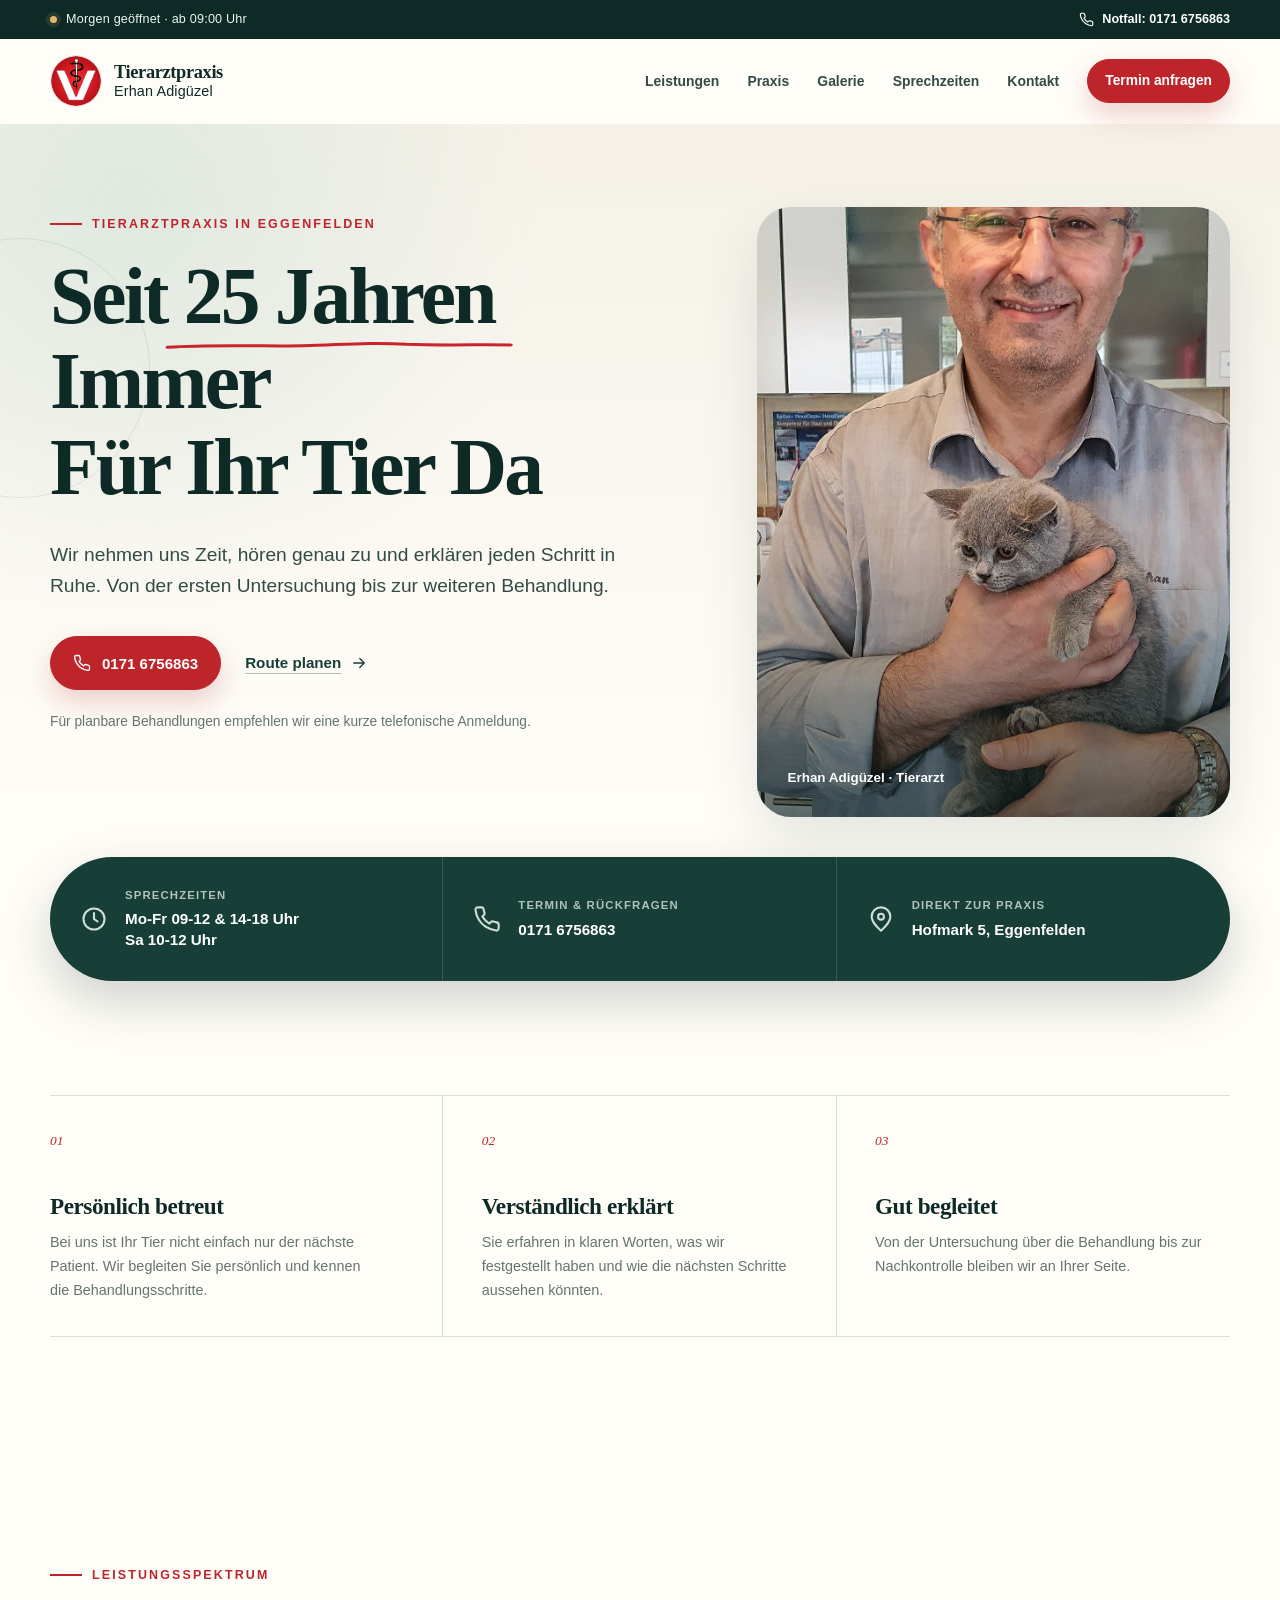
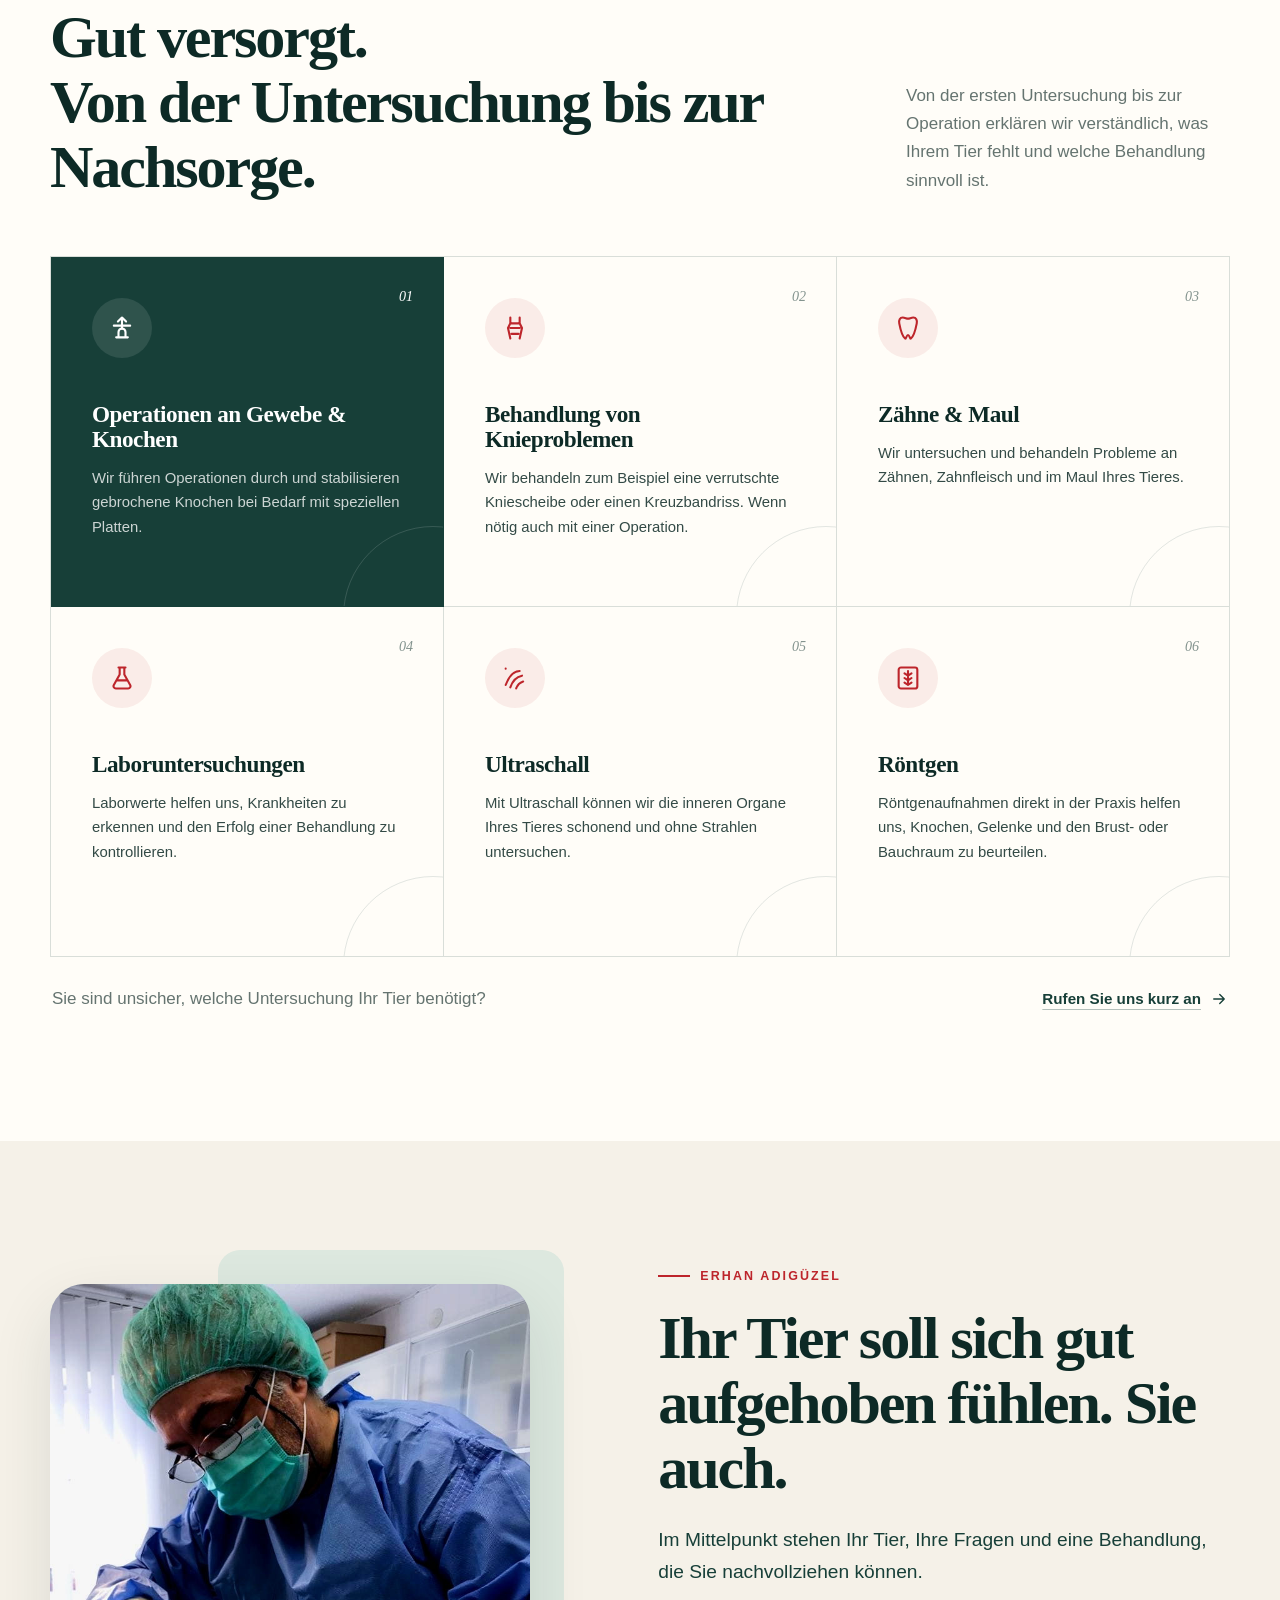
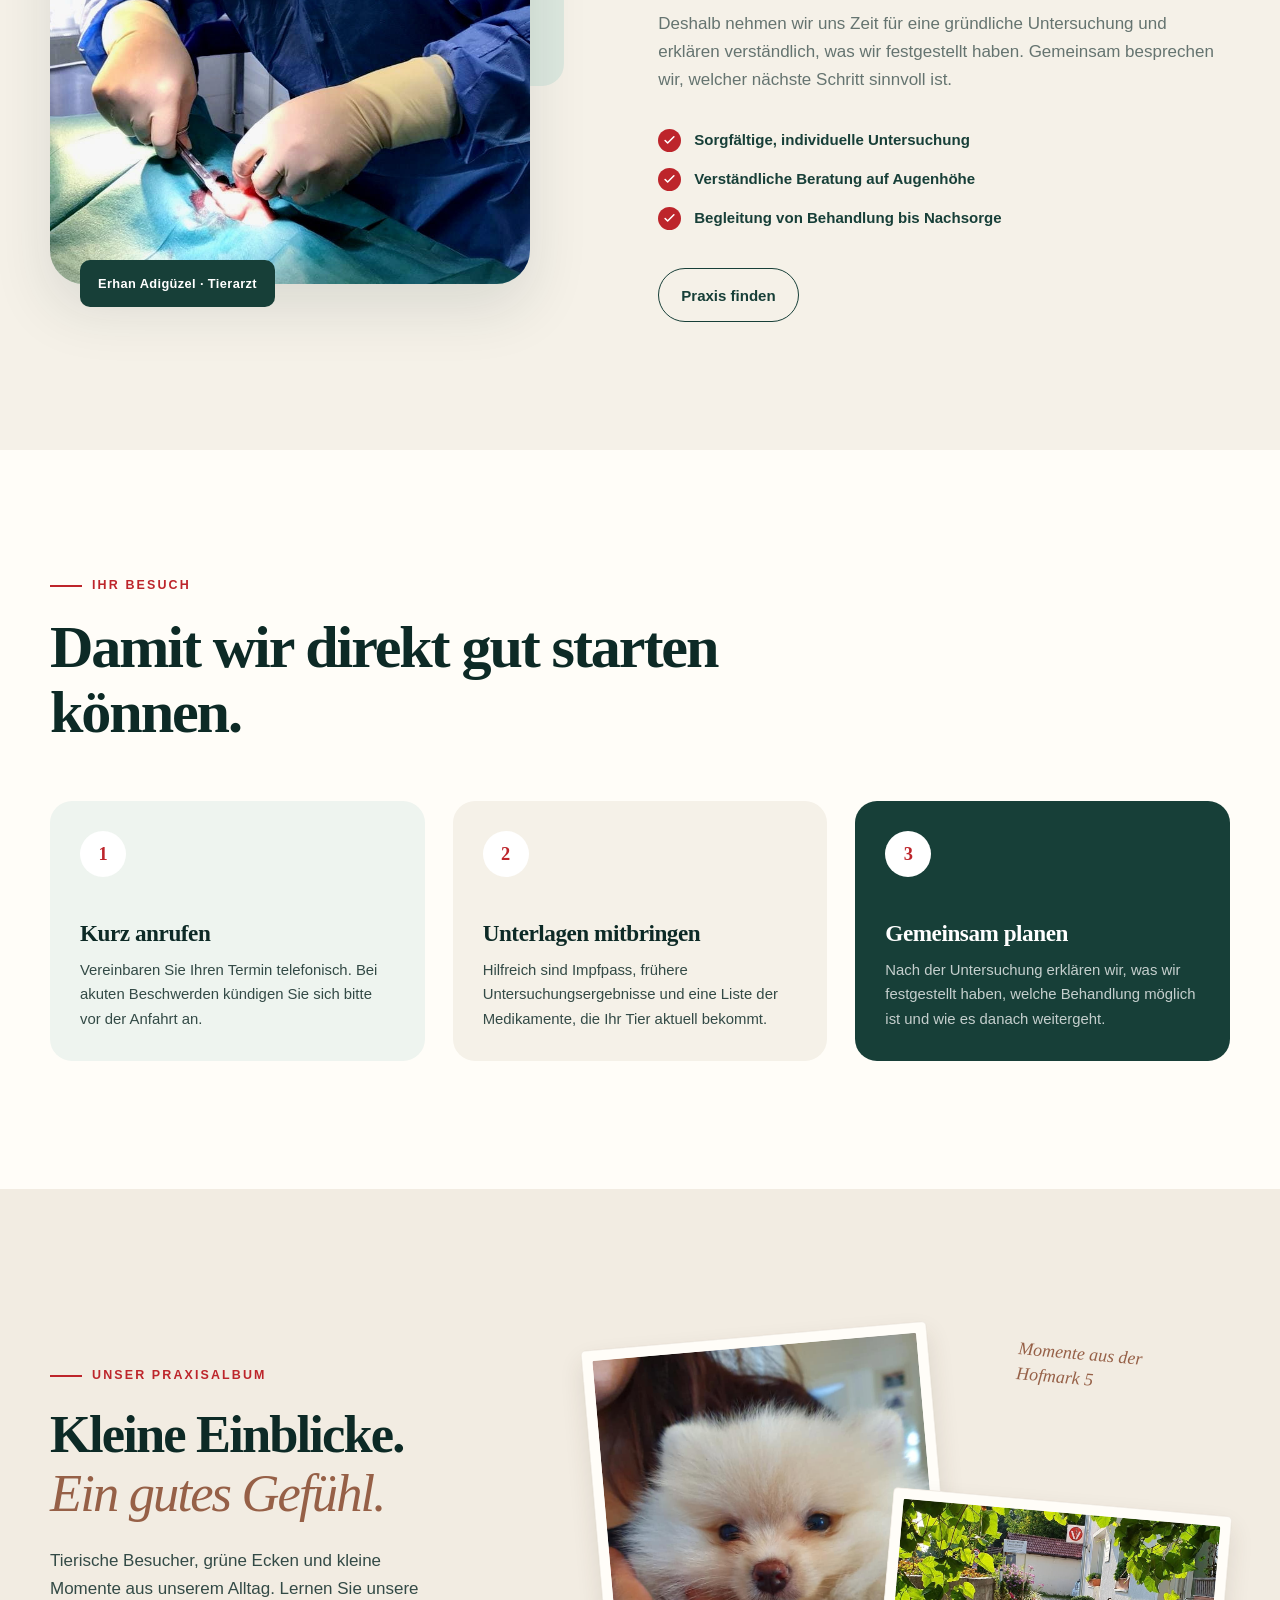
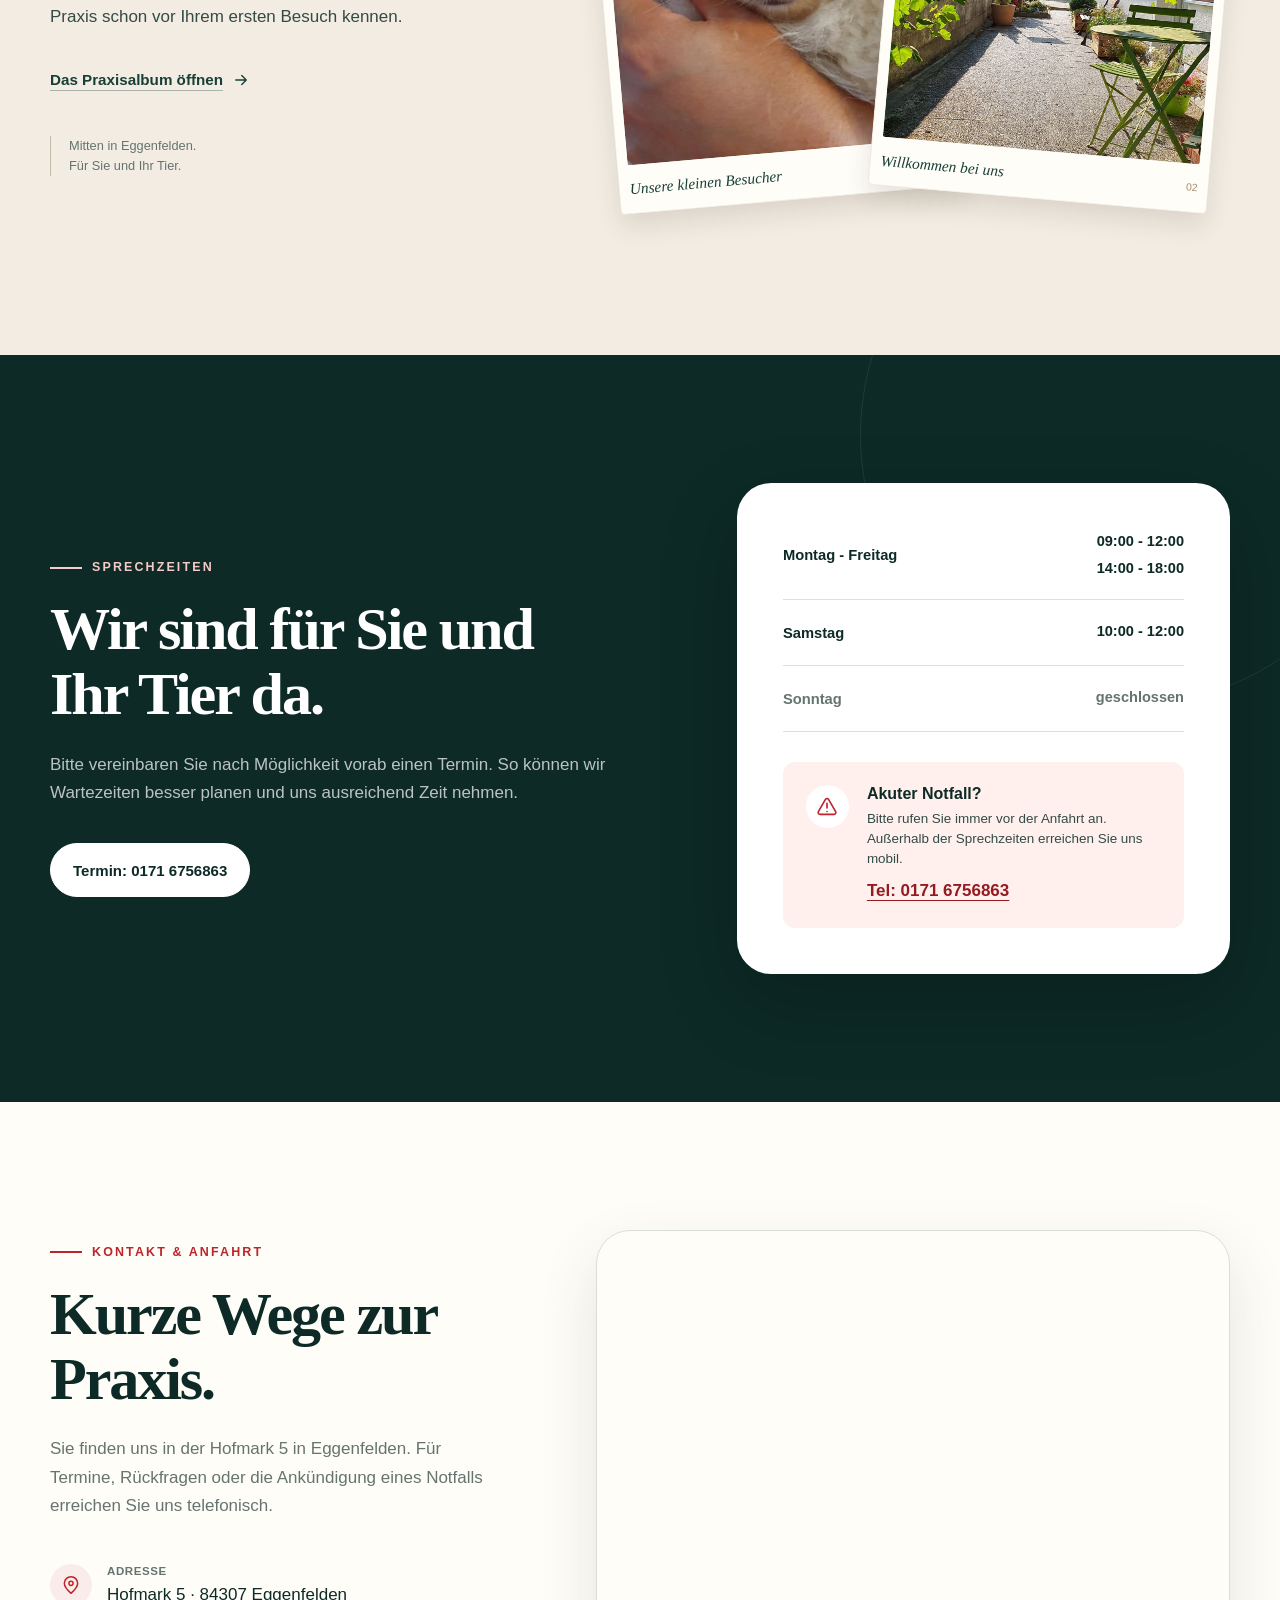
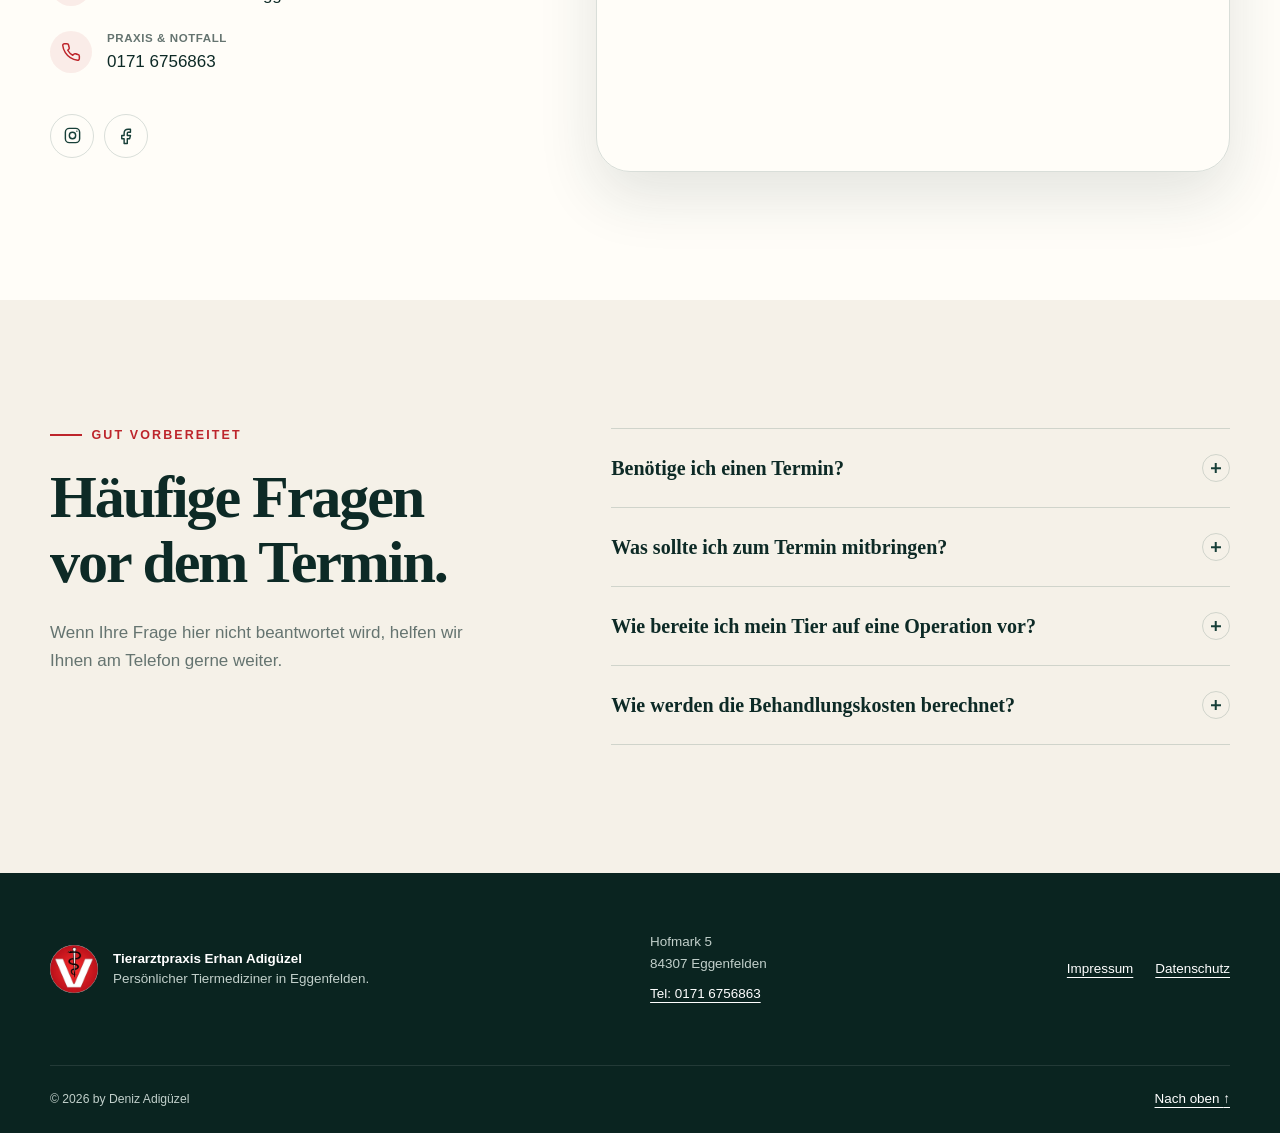
==== commit bff9ace0: "layout fixes" ====
--- a/index.html
+++ b/index.html
@@ -110,7 +110,7 @@
       <section class="hero" id="start">
         <div class="container hero-grid">
           <div class="hero-copy" data-reveal="up">
-            <p class="eyebrow">Tierarztpraxis in Eggenfelden</p>
+            <p class="eyebrow hide-on-mobile">Tierarztpraxis in Eggenfelden</p>
 <h1>
   Seit   <span style="position:relative; display:inline-block; white-space:nowrap;">
     25 Jahren
--- a/styles.css
+++ b/styles.css
@@ -1980,6 +1980,10 @@
     padding-top: 42px;
   }
 
+  .hero h1 {
+    font-size: clamp(2rem, 11vw, 3.5rem);
+  }
+
   .hero-lead {
     font-size: 1.05rem;
   }
@@ -2108,3 +2112,9 @@
     transform: none;
   }
 }
+
+ @media (max-width: 600px) {
+    .hide-on-mobile {
+      display: none;
+    }
+  }
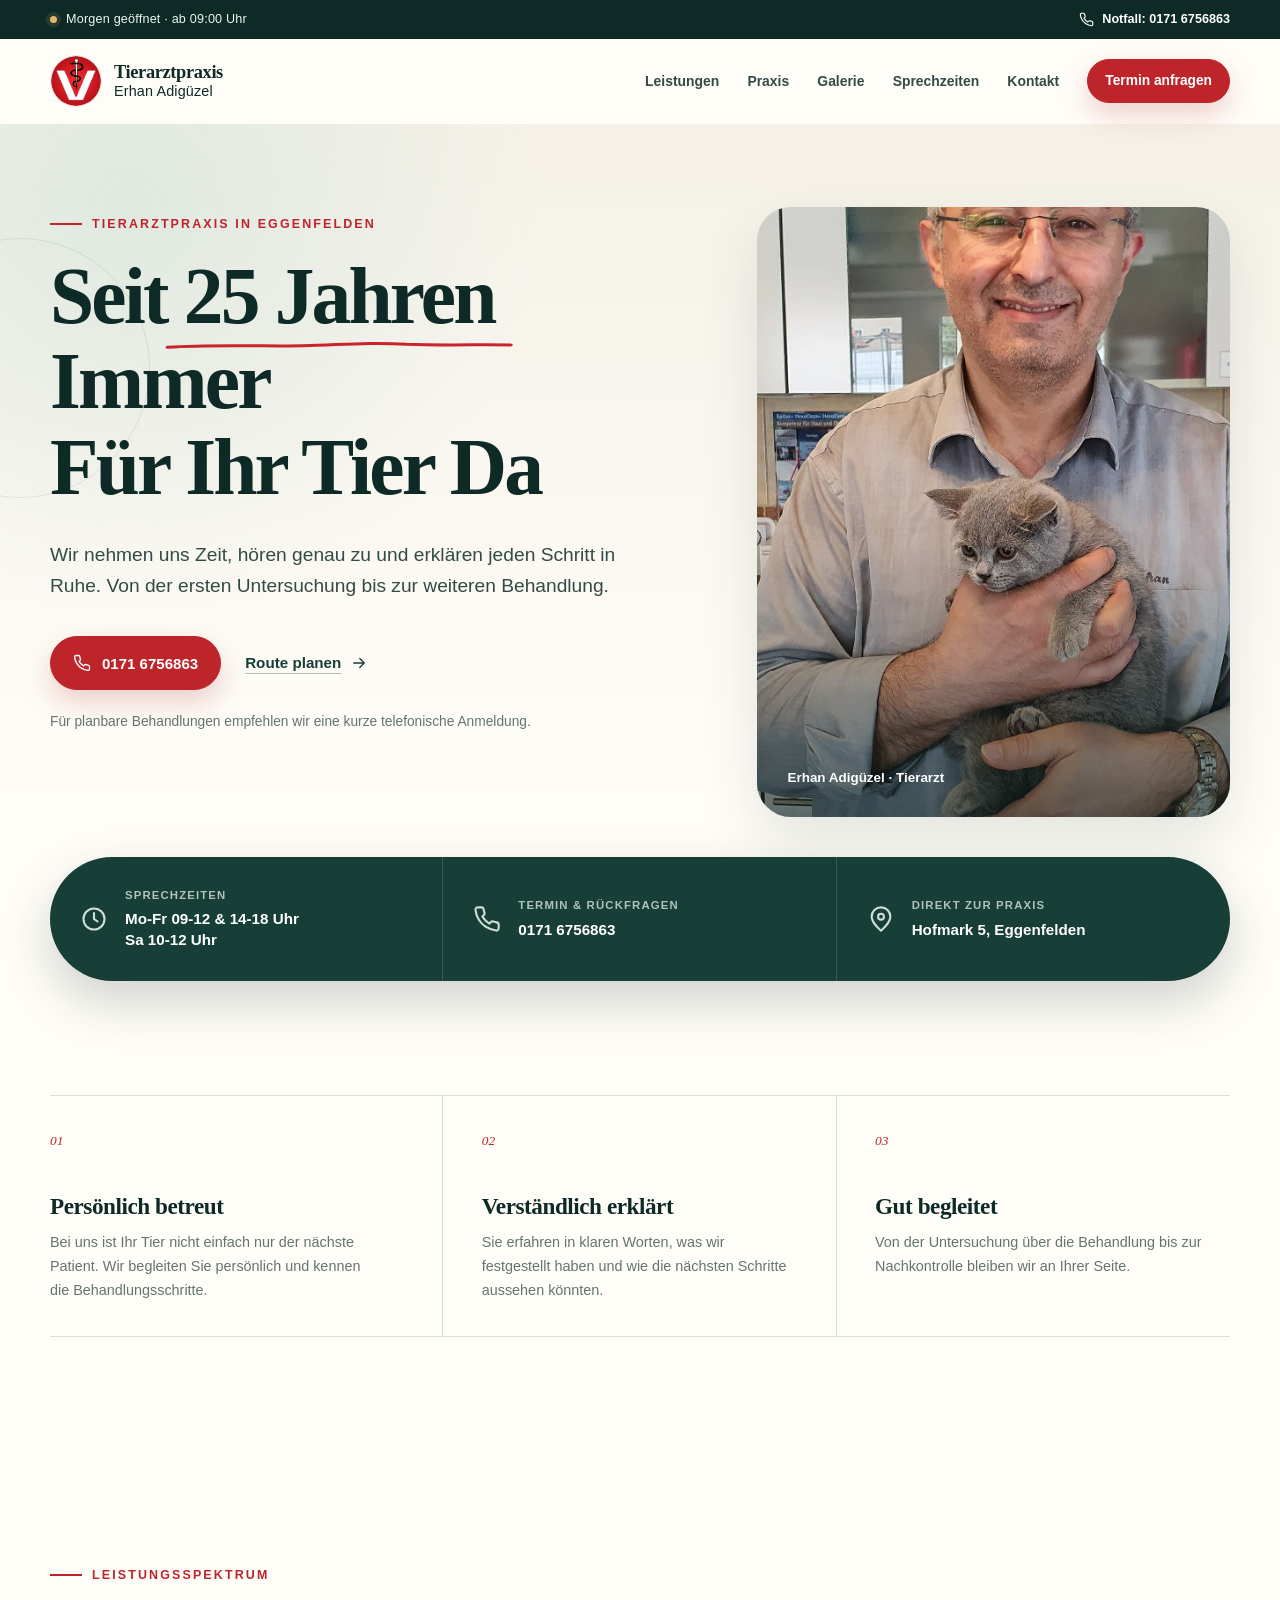
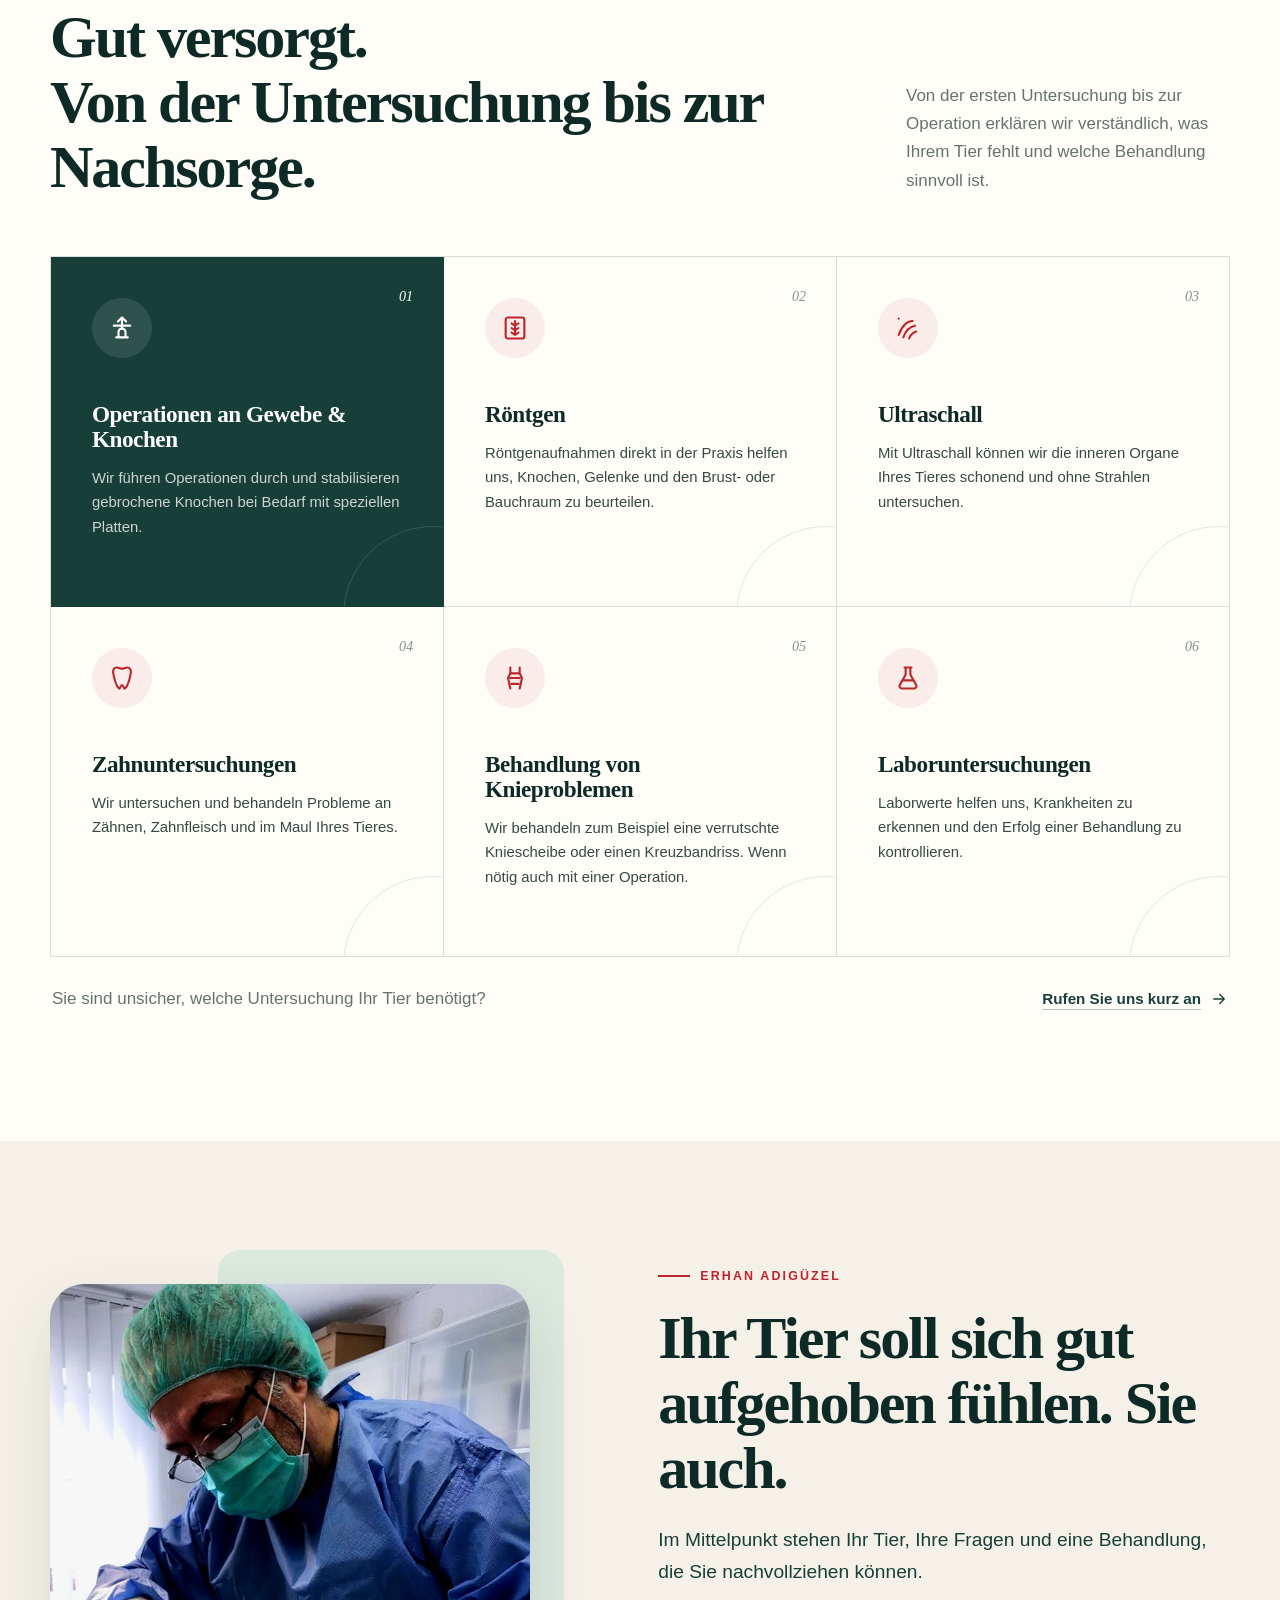
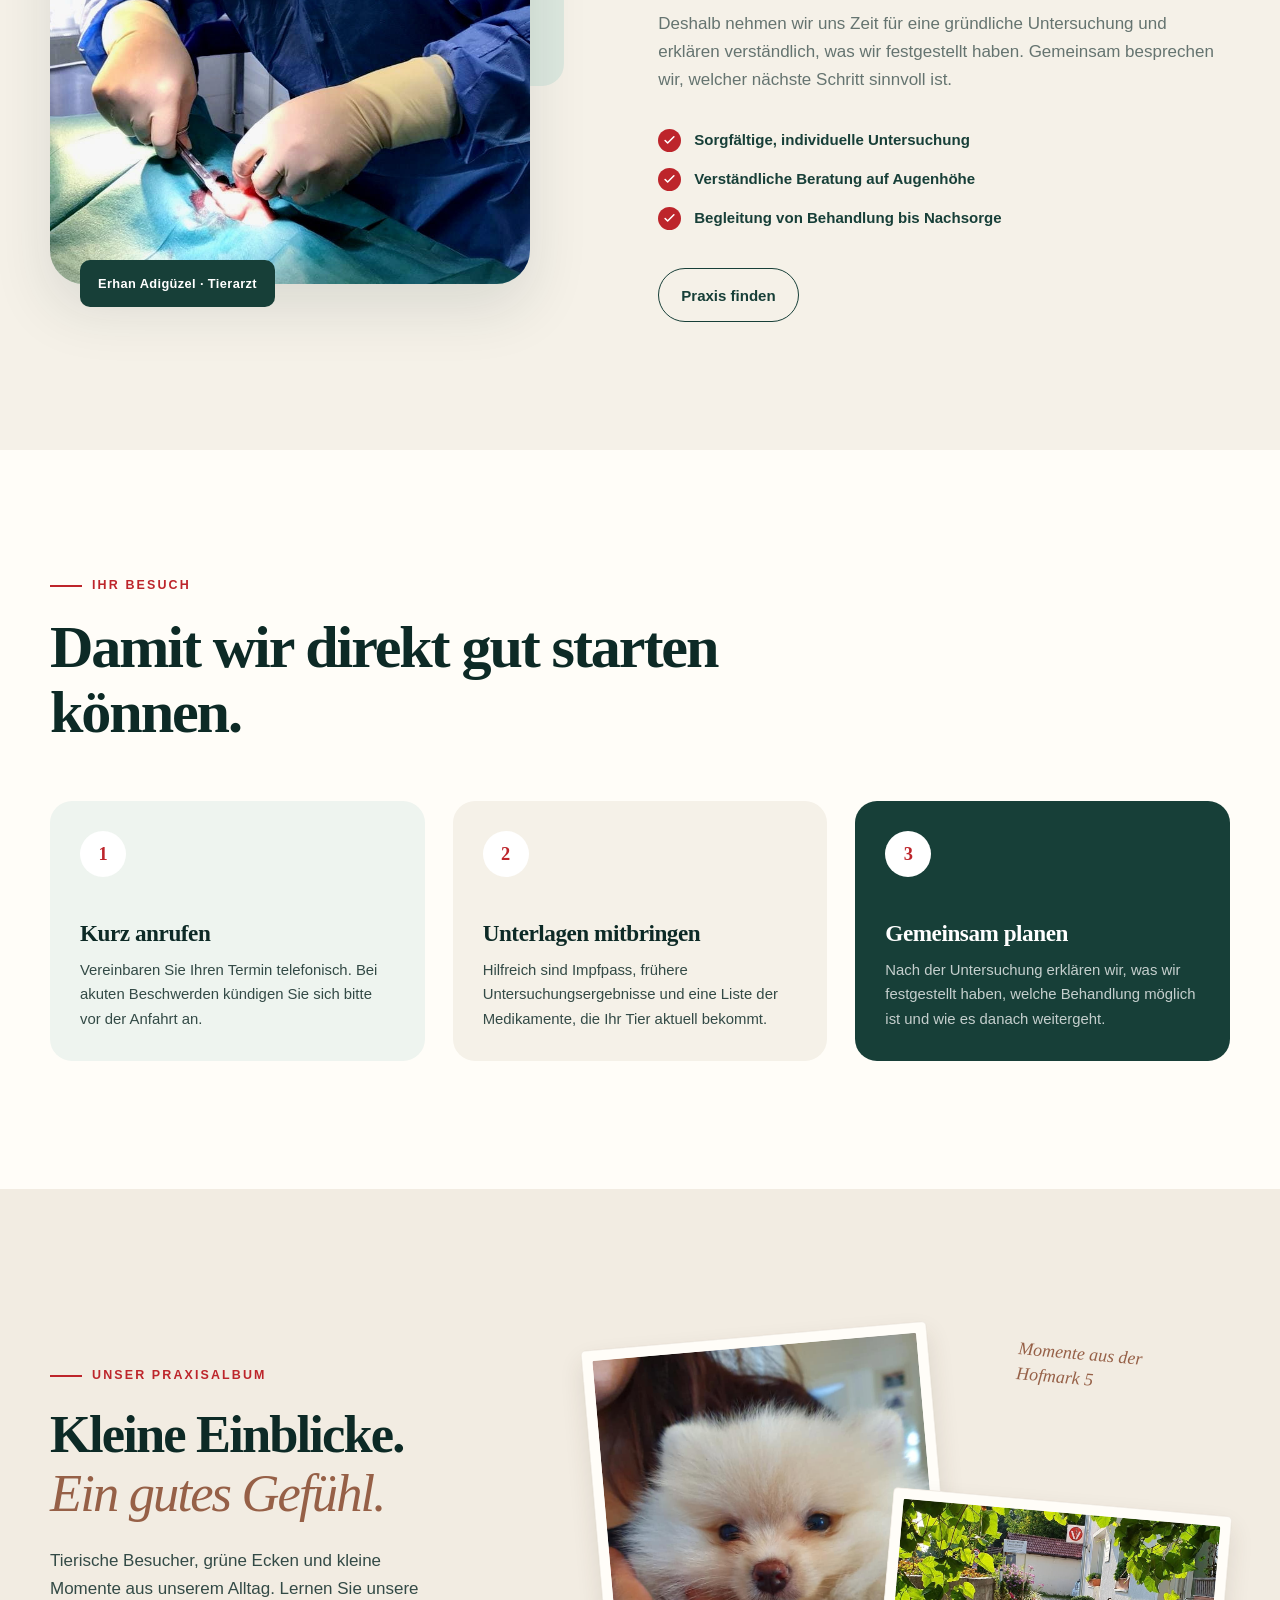
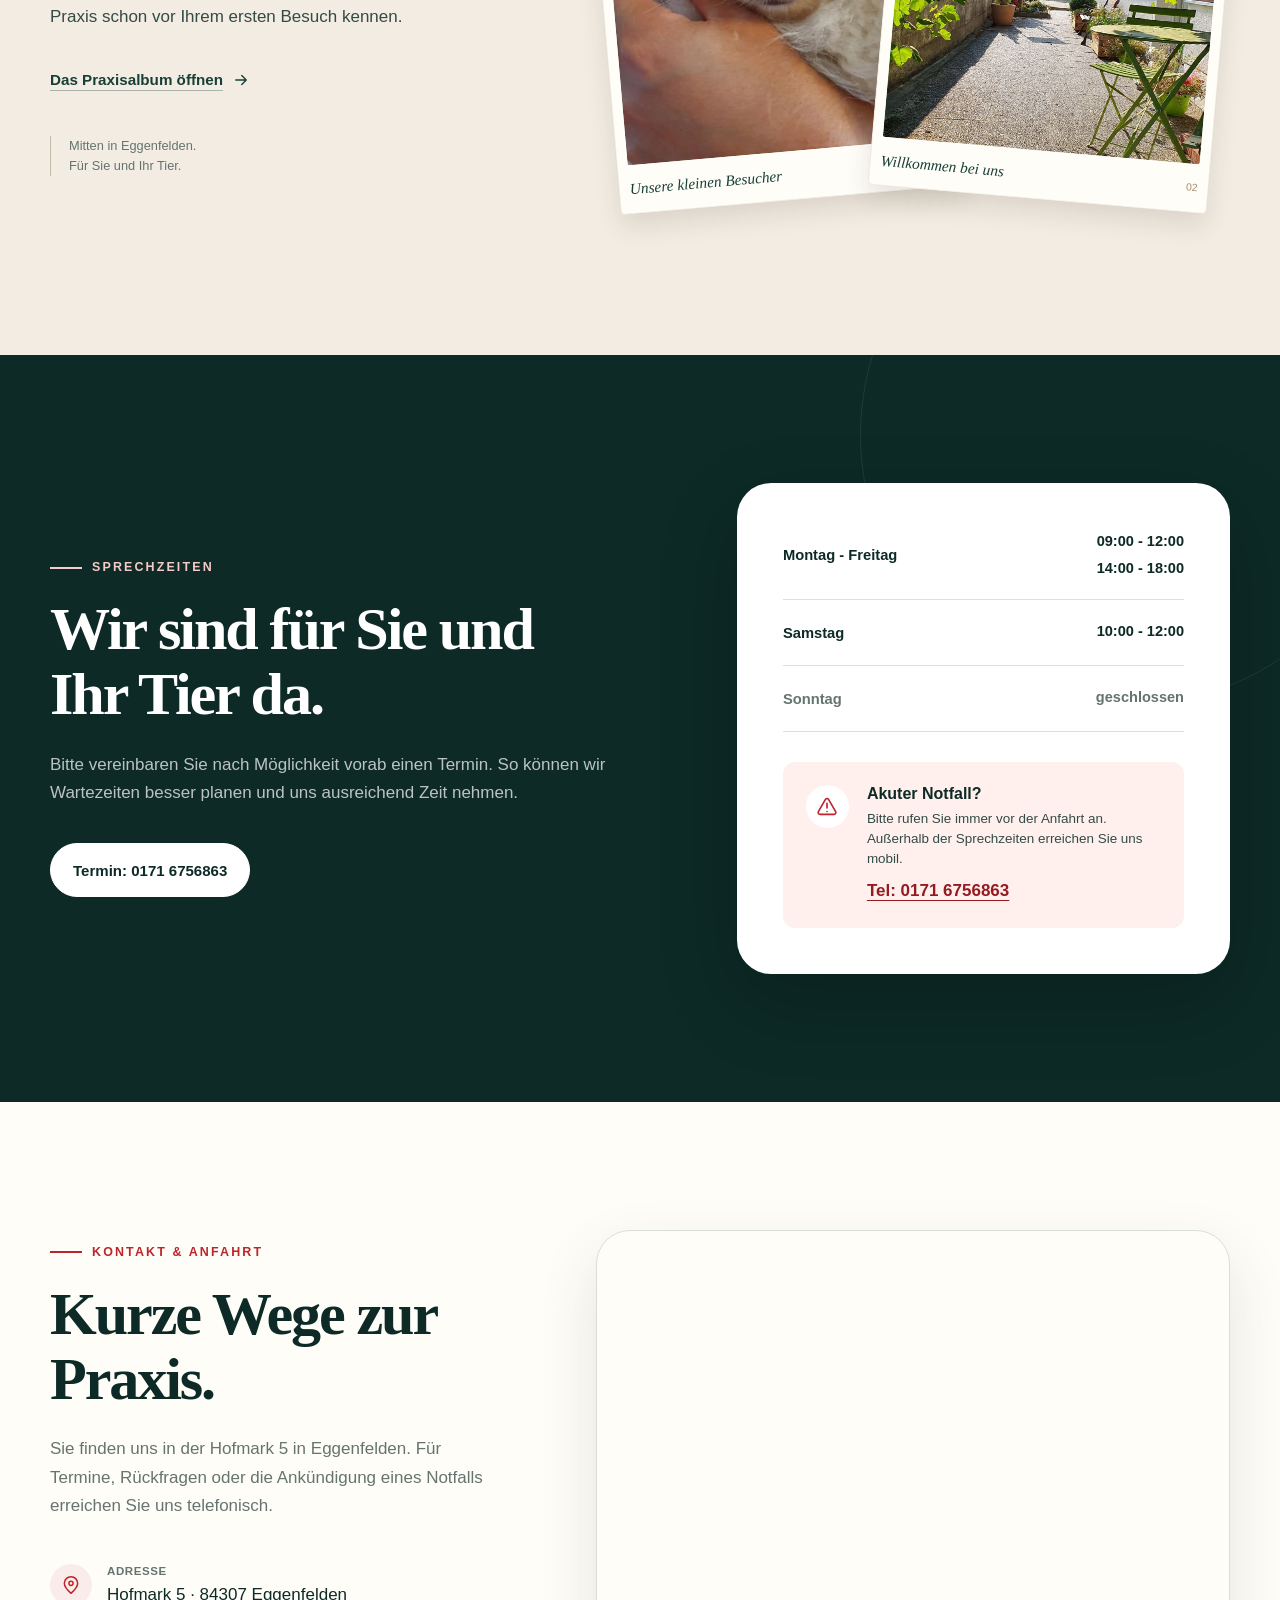
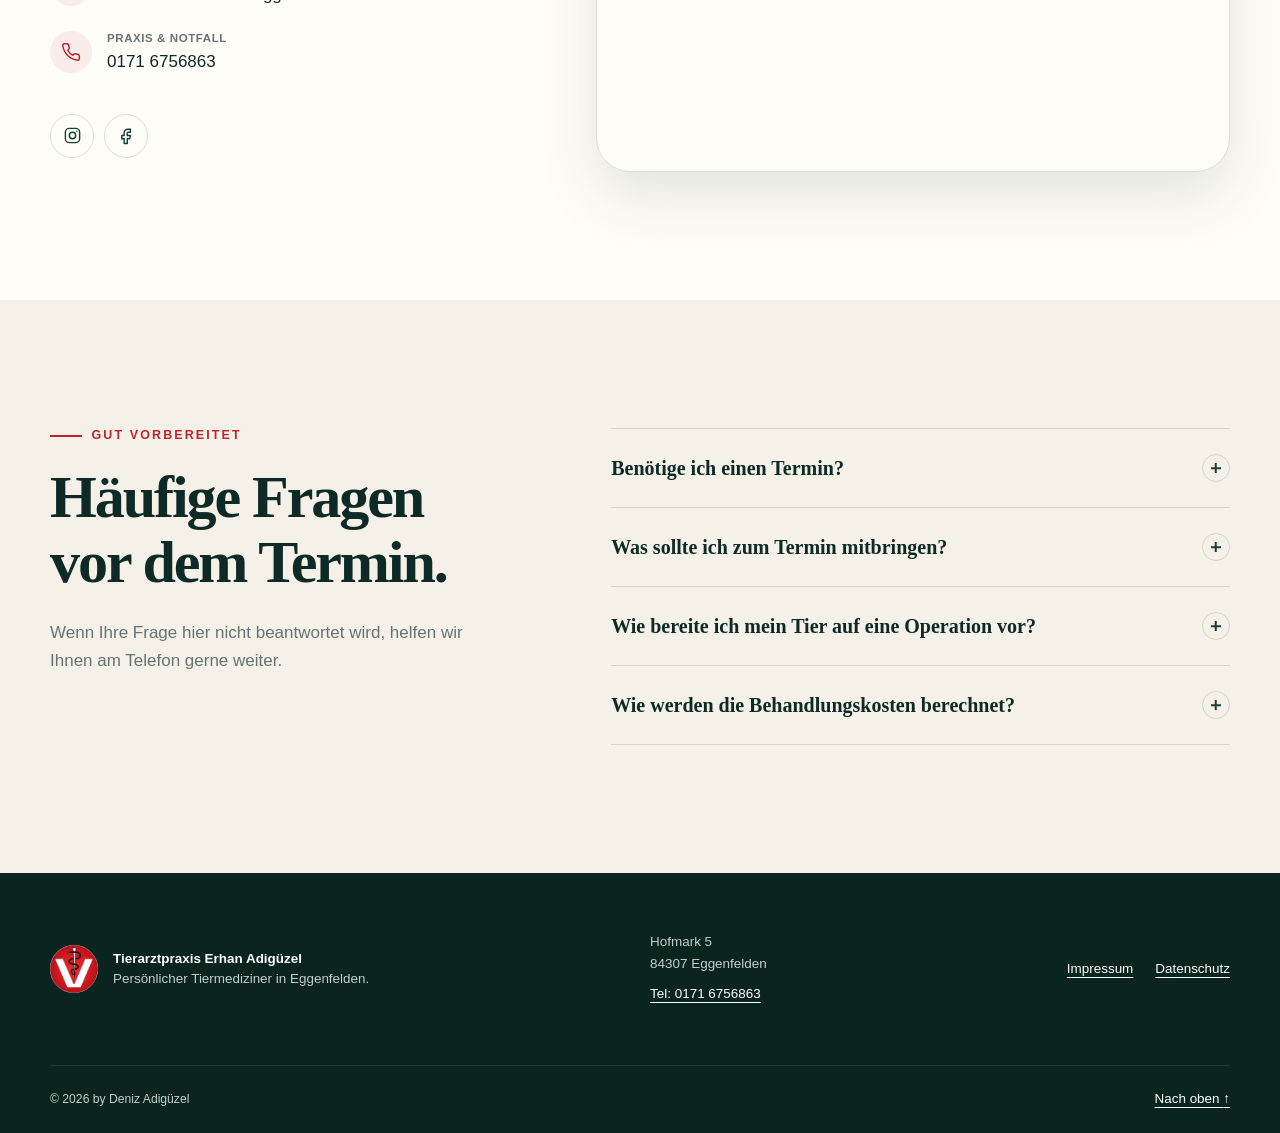
==== commit 38f702c1: "mobile version changes" ====
--- a/index.html
+++ b/index.html
@@ -157,7 +157,7 @@
         </div>
       </section>
 
-      <section class="promise-section" aria-labelledby="promise-heading">
+      <section class="promise-section hide-on-mobile" aria-labelledby="promise-heading">
         <div class="container">
           <h2 class="sr-only" id="promise-heading">Was Sie bei uns erwarten können</h2>
           <div class="promise-grid">
@@ -203,46 +203,46 @@
             <article class="service-card" data-reveal="up">
               <div class="service-number">02</div>
               <div class="service-icon">
+                <svg aria-hidden="true" viewBox="0 0 24 24"><rect x="4" y="3" width="16" height="18" rx="2"/><path d="M12 6v12M9 8l3 2 3-2M9 12l3 2 3-2M9 16l3 2 3-2"/></svg>
+              </div>
+              <h3>Röntgen</h3>
+              <p>Röntgenaufnahmen direkt in der Praxis helfen uns, Knochen, Gelenke und den Brust- oder Bauchraum zu beurteilen.</p>
+            </article>
+
+            <article class="service-card" data-reveal="up">
+              <div class="service-number">03</div>
+              <div class="service-icon">
+                <svg aria-hidden="true" viewBox="0 0 24 24"><path d="M4 18c3-8 7-12 12-12M8 20c2-6 5-9 10-10M13 21c1-3 3-5 6-6M4 4h.01"/></svg>
+              </div>
+              <h3>Ultraschall</h3>
+              <p>Mit Ultraschall können wir die inneren Organe Ihres Tieres schonend und ohne Strahlen untersuchen.</p>
+            </article>
+
+            <article class="service-card" data-reveal="up">
+              <div class="service-number">04</div>
+              <div class="service-icon">
+                <svg aria-hidden="true" viewBox="0 0 24 24"><path d="M7.5 3C5 3 4 5.3 4.5 8c.8 4.2 2.5 11 5 13 .8.6 1.3-3 2.5-3s1.7 3.6 2.5 3c2.5-2 4.2-8.8 5-13C20 5.3 19 3 16.5 3 14.7 3 13.4 4 12 4s-2.7-1-4.5-1Z"/></svg>
+              </div>
+              <h3>Zahnuntersuchungen</h3>
+              <p>Wir untersuchen und behandeln Probleme an Zähnen, Zahnfleisch und im Maul Ihres Tieres.</p>
+            </article>
+
+            <article class="service-card hide-on-mobile" data-reveal="up">
+              <div class="service-number">05</div>
+              <div class="service-icon">
                 <svg aria-hidden="true" viewBox="0 0 24 24"><path d="M8 3v5l-2 4 2 9M16 3v5l2 4-2 9M8 12h8M9 8h6M9 17h6"/></svg>
               </div>
               <h3>Behandlung von Knieproblemen</h3>
               <p>Wir behandeln zum Beispiel eine verrutschte Kniescheibe oder einen Kreuzbandriss. Wenn nötig auch mit einer Operation.</p>
             </article>
 
-            <article class="service-card" data-reveal="up">
-              <div class="service-number">03</div>
-              <div class="service-icon">
-                <svg aria-hidden="true" viewBox="0 0 24 24"><path d="M7.5 3C5 3 4 5.3 4.5 8c.8 4.2 2.5 11 5 13 .8.6 1.3-3 2.5-3s1.7 3.6 2.5 3c2.5-2 4.2-8.8 5-13C20 5.3 19 3 16.5 3 14.7 3 13.4 4 12 4s-2.7-1-4.5-1Z"/></svg>
-              </div>
-              <h3>Zähne &amp; Maul</h3>
-              <p>Wir untersuchen und behandeln Probleme an Zähnen, Zahnfleisch und im Maul Ihres Tieres.</p>
-            </article>
-
-            <article class="service-card" data-reveal="up">
-              <div class="service-number">04</div>
+            <article class="service-card hide-on-mobile" data-reveal="up">
+              <div class="service-number">06</div>
               <div class="service-icon">
                 <svg aria-hidden="true" viewBox="0 0 24 24"><path d="M9 3h6M10 3v6l-5 9a2 2 0 0 0 1.7 3h10.6a2 2 0 0 0 1.7-3l-5-9V3M7.5 14h9"/></svg>
               </div>
               <h3>Laboruntersuchungen</h3>
               <p>Laborwerte helfen uns, Krankheiten zu erkennen und den Erfolg einer Behandlung zu kontrollieren.</p>
-            </article>
-
-            <article class="service-card" data-reveal="up">
-              <div class="service-number">05</div>
-              <div class="service-icon">
-                <svg aria-hidden="true" viewBox="0 0 24 24"><path d="M4 18c3-8 7-12 12-12M8 20c2-6 5-9 10-10M13 21c1-3 3-5 6-6M4 4h.01"/></svg>
-              </div>
-              <h3>Ultraschall</h3>
-              <p>Mit Ultraschall können wir die inneren Organe Ihres Tieres schonend und ohne Strahlen untersuchen.</p>
-            </article>
-
-            <article class="service-card" data-reveal="up">
-              <div class="service-number">06</div>
-              <div class="service-icon">
-                <svg aria-hidden="true" viewBox="0 0 24 24"><rect x="4" y="3" width="16" height="18" rx="2"/><path d="M12 6v12M9 8l3 2 3-2M9 12l3 2 3-2M9 16l3 2 3-2"/></svg>
-              </div>
-              <h3>Röntgen</h3>
-              <p>Röntgenaufnahmen direkt in der Praxis helfen uns, Knochen, Gelenke und den Brust- oder Bauchraum zu beurteilen.</p>
             </article>
           </div>
 
--- a/styles.css
+++ b/styles.css
@@ -1989,8 +1989,18 @@
   }
 
   .hero-actions {
-    align-items: flex-start;
-    flex-direction: column;
+    gap: 12px;
+    justify-content: space-evenly;
+  }
+
+  .hero-actions > a {
+    gap: 7px;
+    font-size: 0.88rem;
+    white-space: nowrap;
+  }
+
+  .hero-actions .button {
+    padding-inline: 14px;
   }
 
   .hero-media,
@@ -2117,4 +2127,4 @@
     .hide-on-mobile {
       display: none;
     }
-  }+  }
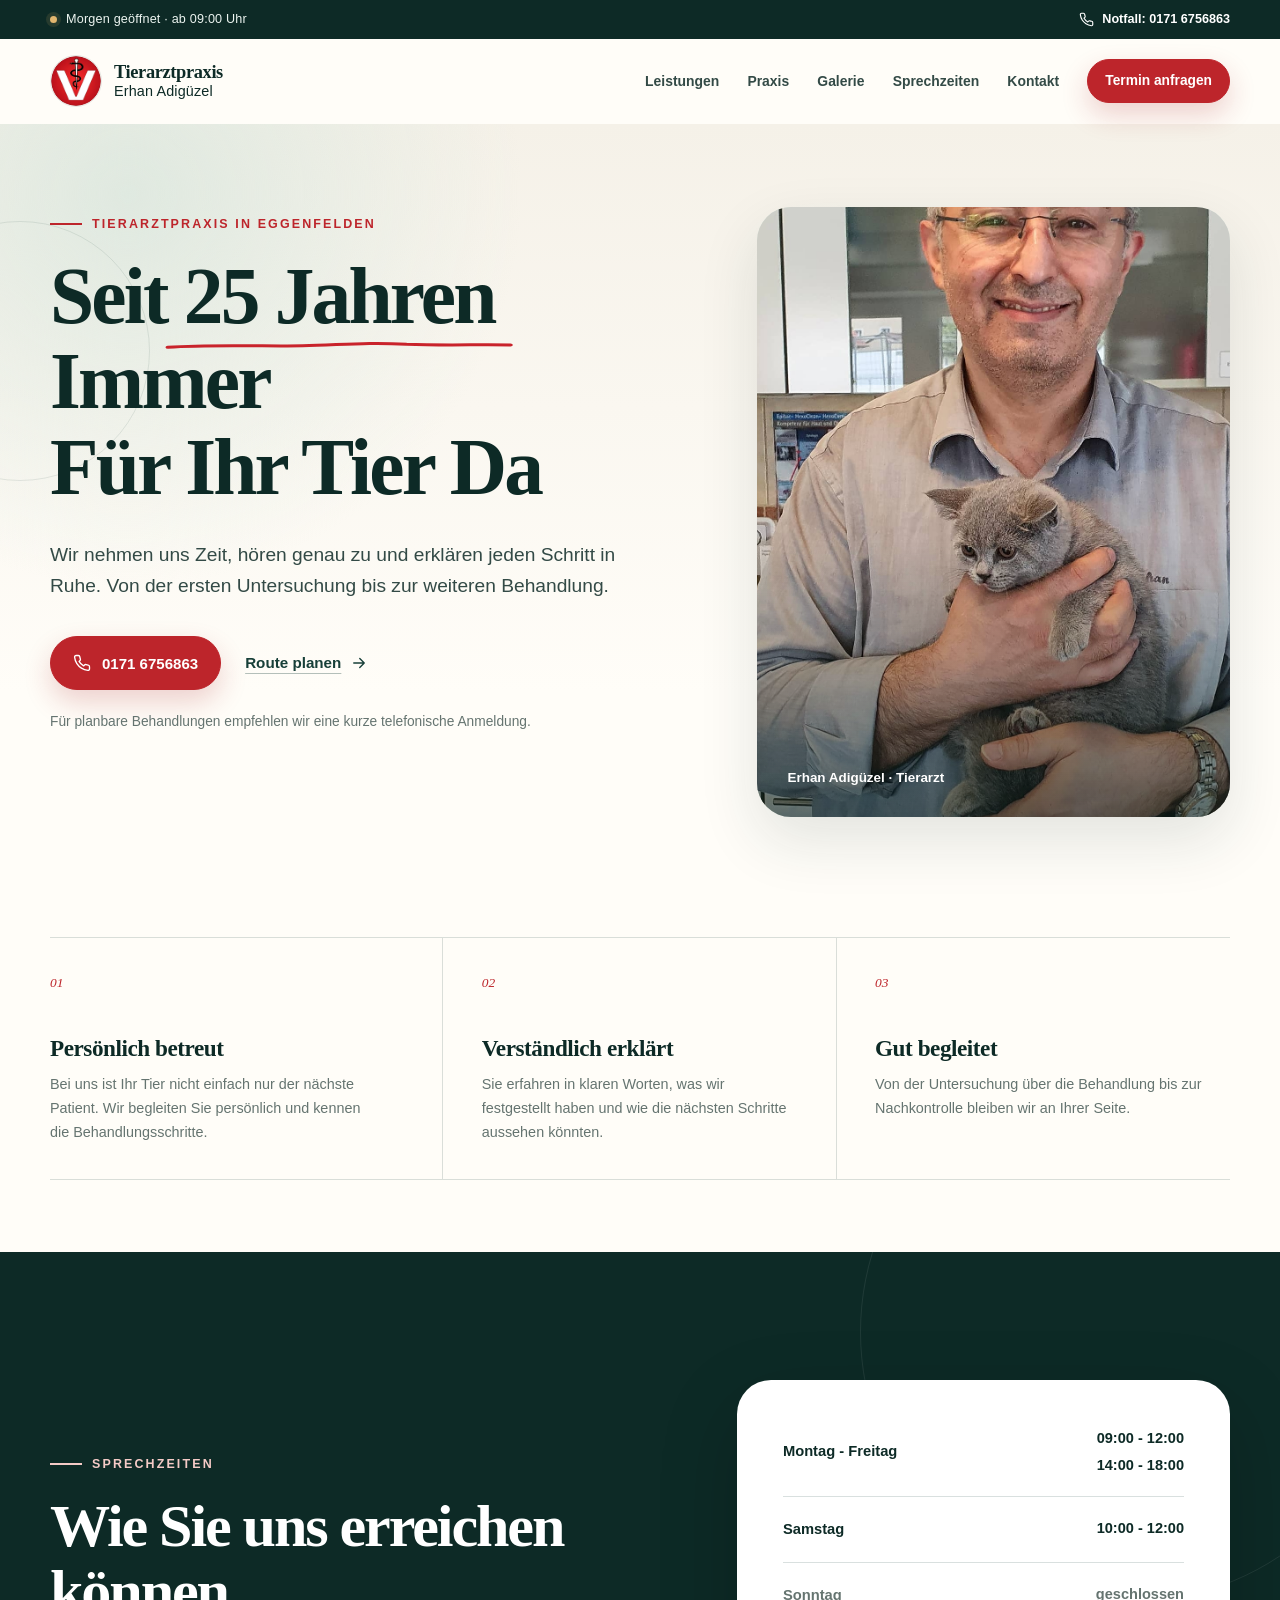
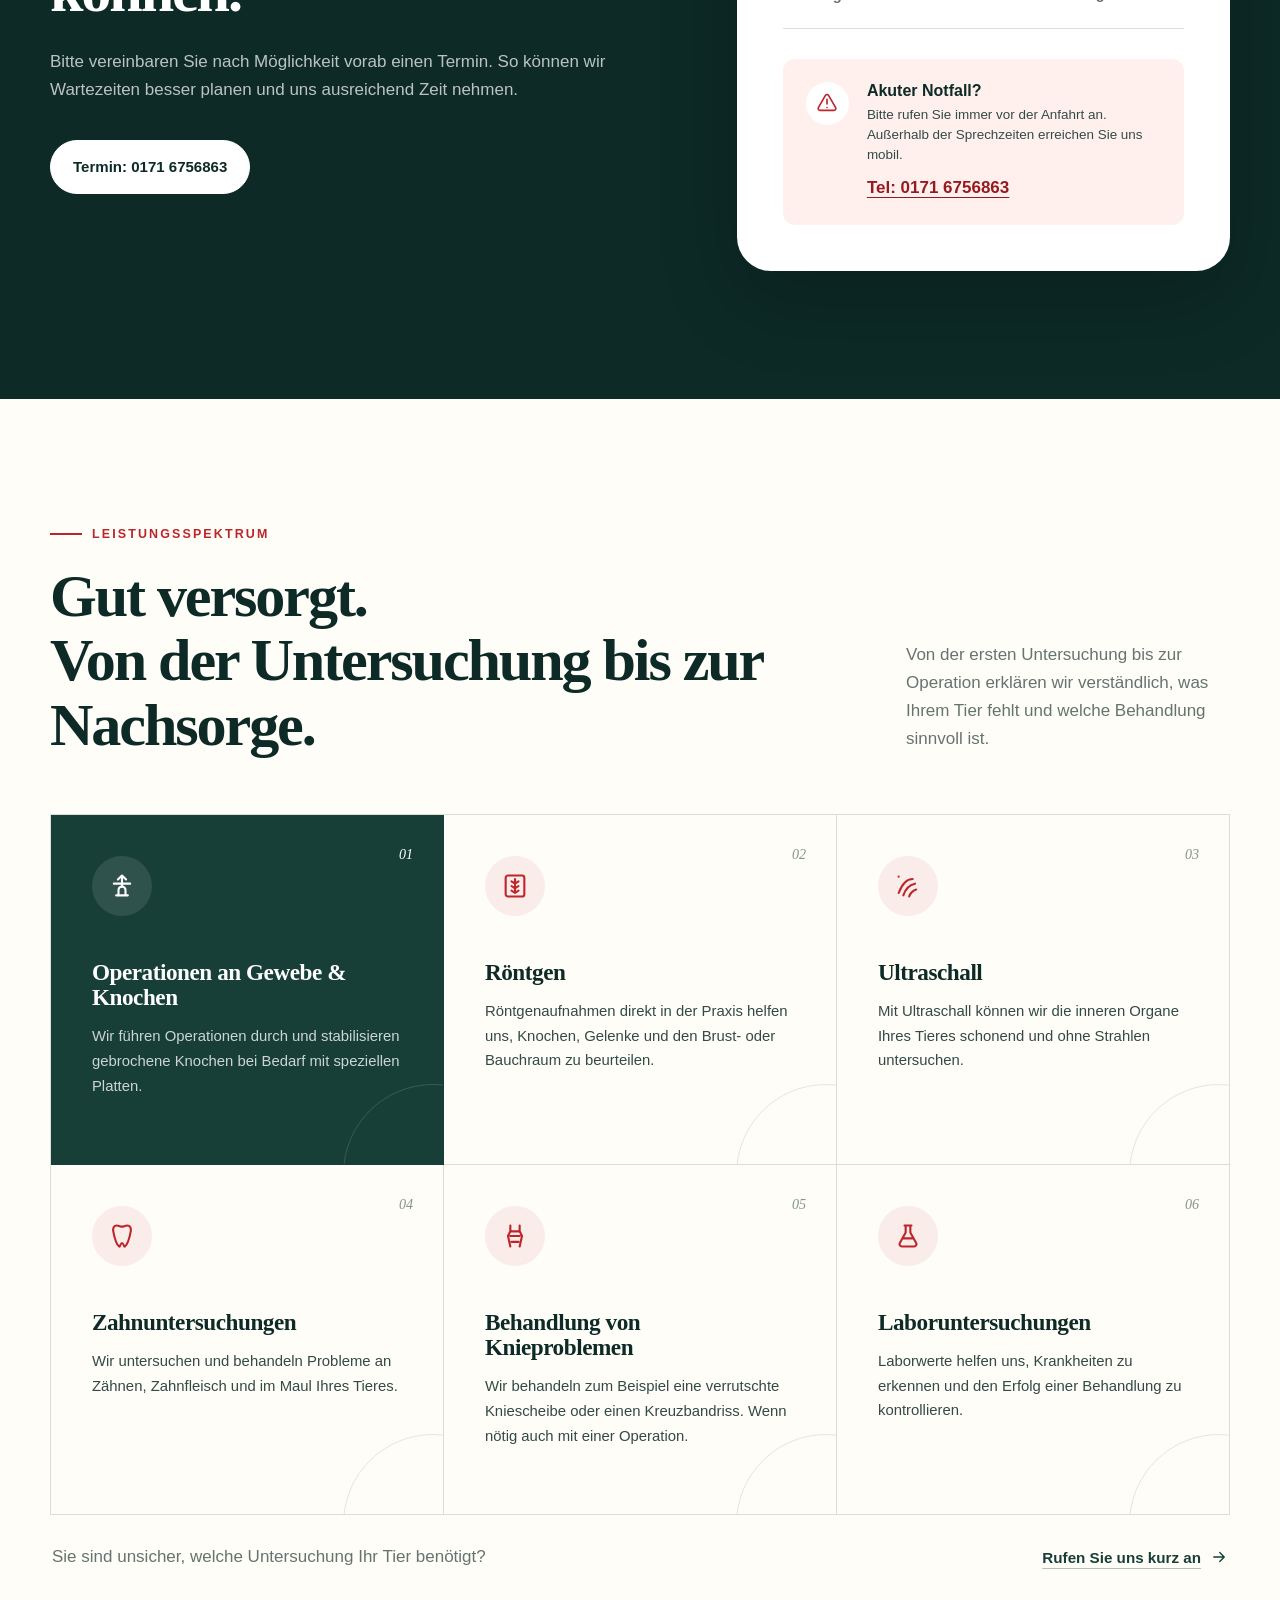
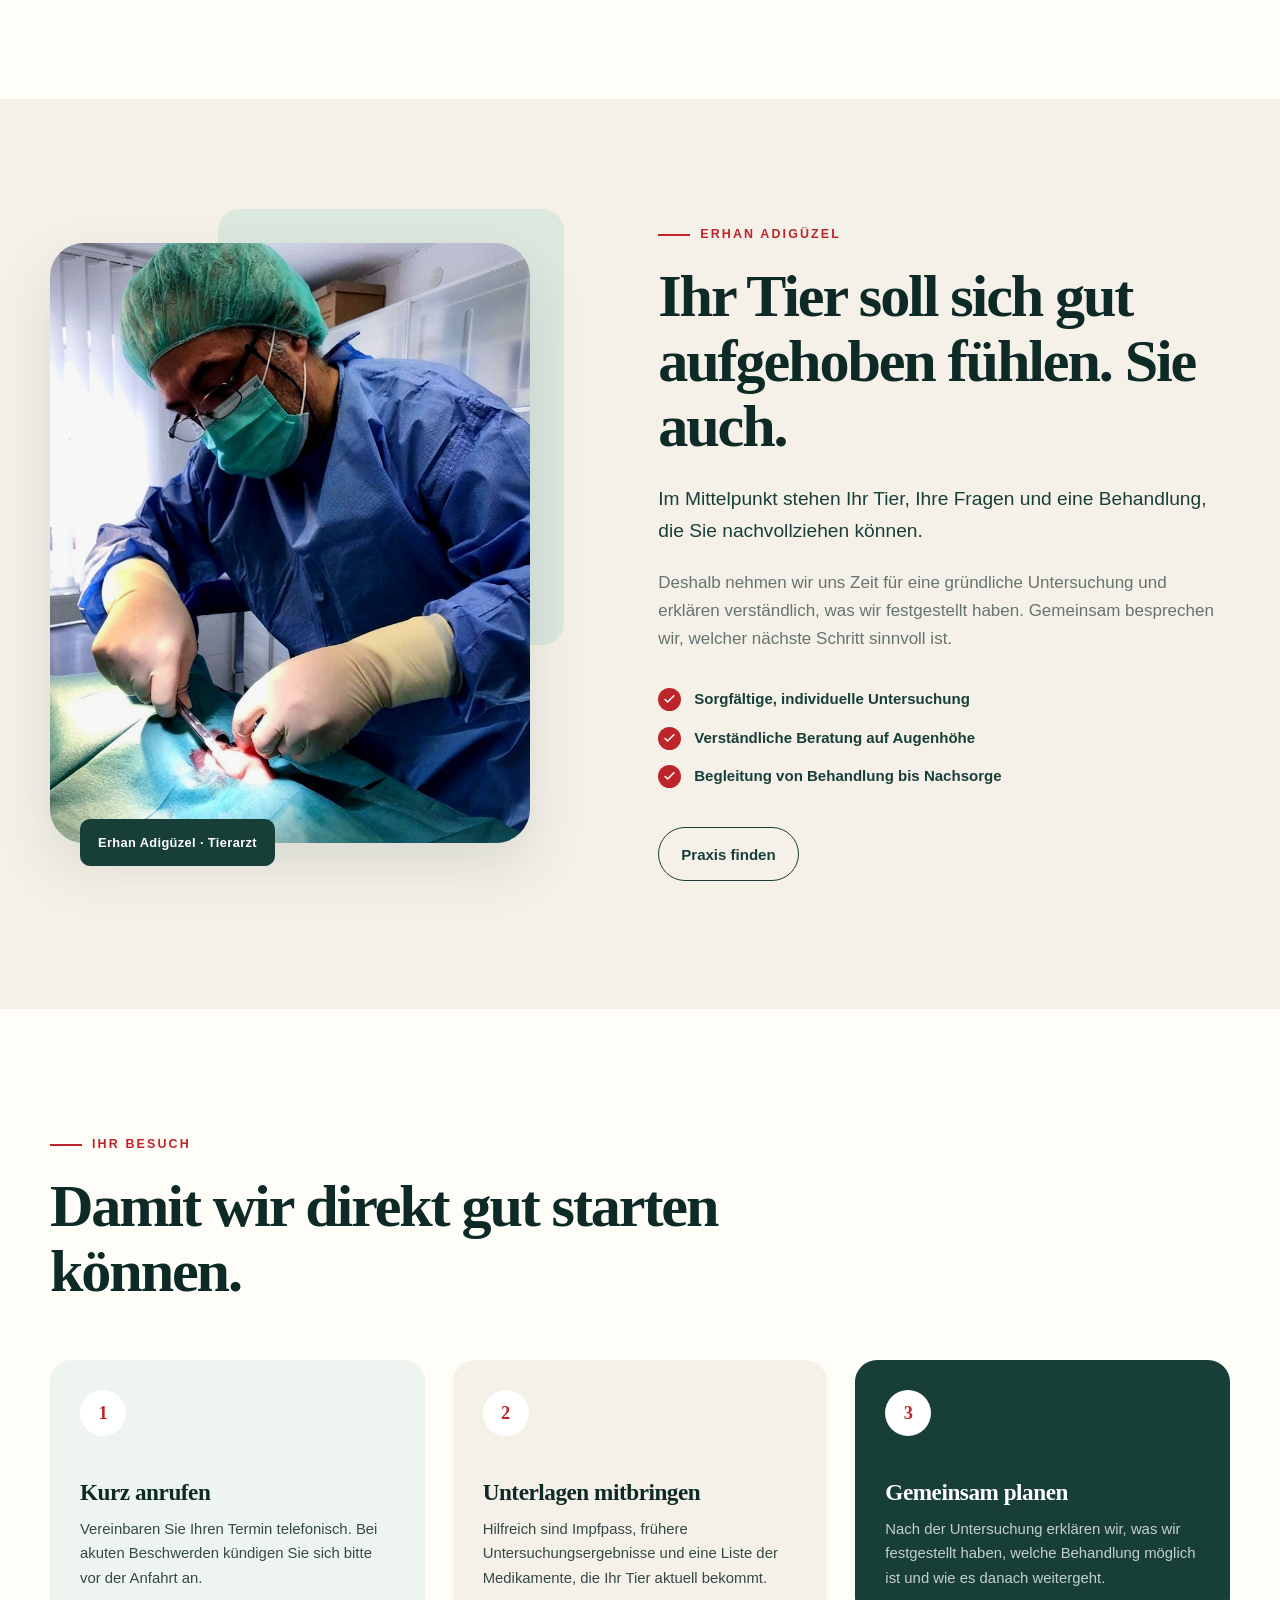
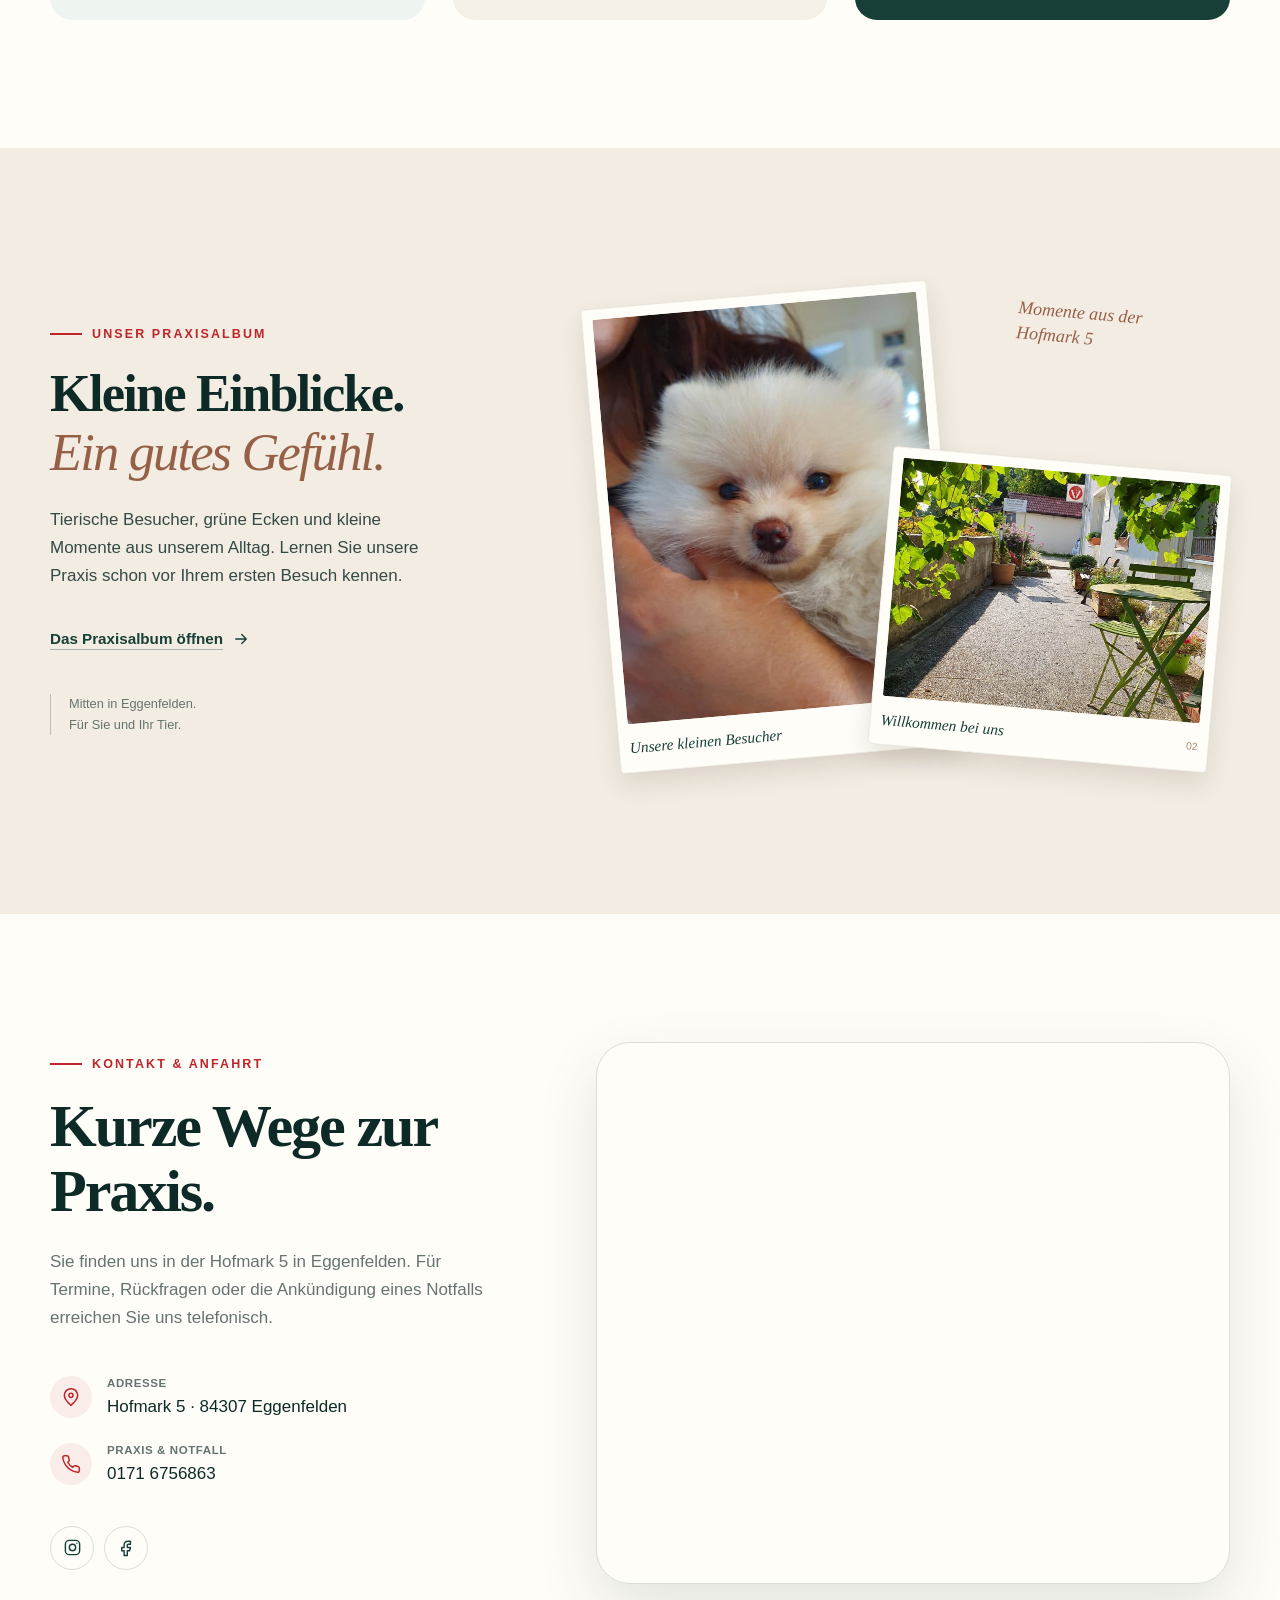
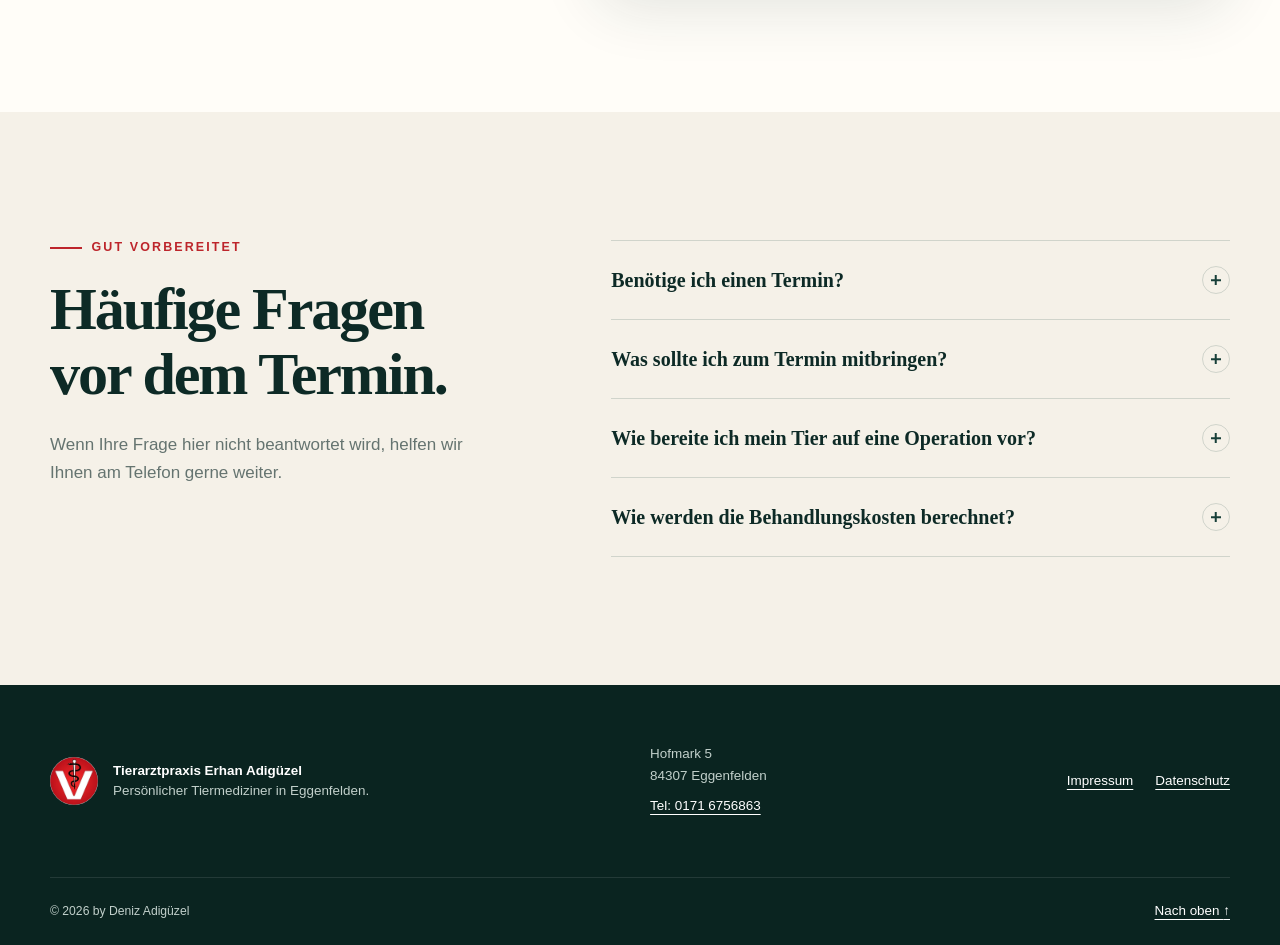
==== commit 9dd51258: "alignment changes" ====
--- a/index.html
+++ b/index.html
@@ -13,7 +13,7 @@
     <link rel="canonical" href="https://www.tierarzt-eggenfelden.de/">
     <link rel="icon" href="assets/logo.webp" type="image/webp">
     <script>document.documentElement.classList.add("js");</script>
-    <link rel="stylesheet" href="styles.css">
+    <link rel="stylesheet" href="styles.css?v=3">
     <script src="footer.js?v=2" defer></script>
     <script src="script.js" defer></script>
     <title>Tierarztpraxis Erhan Adigüzel | Eggenfelden</title>
@@ -141,7 +141,7 @@
           </figure>
         </div>
 
-        <div class="container quick-facts" aria-label="Praxisinformationen auf einen Blick" data-reveal="up">
+        <!-- <div class="container quick-facts hide-on-mobile" aria-label="Praxisinformationen auf einen Blick" data-reveal="up">
           <a class="quick-fact" href="#sprechzeiten">
             <svg aria-hidden="true" viewBox="0 0 24 24"><circle cx="12" cy="12" r="9"/><path d="M12 7v5l3 2"/></svg>
             <span><small>Sprechzeiten</small>Mo-Fr 09-12 &amp; 14-18 Uhr <br>Sa 10-12 Uhr</span>
@@ -154,7 +154,7 @@
             <svg aria-hidden="true" viewBox="0 0 24 24"><path d="M20 10c0 5-8 12-8 12S4 15 4 10a8 8 0 1 1 16 0Z"/><circle cx="12" cy="10" r="2.5"/></svg>
             <span><small>Direkt zur Praxis</small>Hofmark 5, Eggenfelden</span>
           </a>
-        </div>
+        </div> -->
       </section>
 
       <section class="promise-section hide-on-mobile" aria-labelledby="promise-heading">
@@ -176,6 +176,45 @@
               <h3>Gut begleitet</h3>
               <p>Von der Untersuchung über die Behandlung bis zur Nachkontrolle bleiben wir an Ihrer Seite.</p>
             </article>
+          </div>
+        </div>
+      </section>
+
+
+            <section class="section hours" id="sprechzeiten">
+        <div class="container hours-grid">
+          <div class="hours-intro" data-reveal="left">
+            <p class="eyebrow eyebrow-light">Sprechzeiten</p>
+            <h2>Wie Sie uns erreichen können.</h2>
+            <p>Bitte vereinbaren Sie nach Möglichkeit vorab einen Termin. So können wir Wartezeiten besser planen und uns ausreichend Zeit nehmen.</p>
+            <a class="button button-light" href="tel:+491716756863">Termin: 0171 6756863</a>
+          </div>
+
+          <div class="hours-card" data-reveal="right">
+            <div class="hours-row">
+              <span>Montag - Freitag</span>
+              <strong>09:00 - 12:00</strong>
+              <strong>14:00 - 18:00</strong>
+            </div>
+            <div class="hours-row">
+              <span>Samstag</span>
+              <strong>10:00 - 12:00</strong>
+            </div>
+            <div class="hours-row hours-row-muted">
+              <span>Sonntag</span>
+              <strong>geschlossen</strong>
+            </div>
+
+            <div class="emergency-box">
+              <div class="emergency-icon">
+                <svg aria-hidden="true" viewBox="0 0 24 24"><path d="M12 8v5M12 17h.01"/><path d="M10.3 3.7 2.6 17a2 2 0 0 0 1.7 3h15.4a2 2 0 0 0 1.7-3L13.7 3.7a2 2 0 0 0-3.4 0Z"/></svg>
+              </div>
+              <div>
+                <h3>Akuter Notfall?</h3>
+                <p>Bitte rufen Sie immer vor der Anfahrt an. Außerhalb der Sprechzeiten erreichen Sie uns mobil.</p>
+                <a href="tel:+491716756863">Tel: 0171 6756863</a>
+              </div>
+            </div>
           </div>
         </div>
       </section>
@@ -350,44 +389,6 @@
               <figcaption><span>Willkommen bei uns</span><span aria-hidden="true">02</span></figcaption>
             </figure>
             <p class="practice-album-note">Momente aus der Hofmark&nbsp;5</p>
-          </div>
-        </div>
-      </section>
-
-      <section class="section hours" id="sprechzeiten">
-        <div class="container hours-grid">
-          <div class="hours-intro" data-reveal="left">
-            <p class="eyebrow eyebrow-light">Sprechzeiten</p>
-            <h2>Wir sind für Sie und Ihr Tier da.</h2>
-            <p>Bitte vereinbaren Sie nach Möglichkeit vorab einen Termin. So können wir Wartezeiten besser planen und uns ausreichend Zeit nehmen.</p>
-            <a class="button button-light" href="tel:+491716756863">Termin: 0171 6756863</a>
-          </div>
-
-          <div class="hours-card" data-reveal="right">
-            <div class="hours-row">
-              <span>Montag - Freitag</span>
-              <strong>09:00 - 12:00</strong>
-              <strong>14:00 - 18:00</strong>
-            </div>
-            <div class="hours-row">
-              <span>Samstag</span>
-              <strong>10:00 - 12:00</strong>
-            </div>
-            <div class="hours-row hours-row-muted">
-              <span>Sonntag</span>
-              <strong>geschlossen</strong>
-            </div>
-
-            <div class="emergency-box">
-              <div class="emergency-icon">
-                <svg aria-hidden="true" viewBox="0 0 24 24"><path d="M12 8v5M12 17h.01"/><path d="M10.3 3.7 2.6 17a2 2 0 0 0 1.7 3h15.4a2 2 0 0 0 1.7-3L13.7 3.7a2 2 0 0 0-3.4 0Z"/></svg>
-              </div>
-              <div>
-                <h3>Akuter Notfall?</h3>
-                <p>Bitte rufen Sie immer vor der Anfahrt an. Außerhalb der Sprechzeiten erreichen Sie uns mobil.</p>
-                <a href="tel:+491716756863">Tel: 0171 6756863</a>
-              </div>
-            </div>
           </div>
         </div>
       </section>
--- a/styles.css
+++ b/styles.css
@@ -622,7 +622,7 @@
 }
 
 .promise-section {
-  padding: clamp(120px, 12vw, 165px) 0 clamp(72px, 8vw, 110px);
+  padding: clamp(120px, 12vw, 120px) 0 clamp(72px, 8vw, 72px);
   background: var(--paper);
 }
 
@@ -2015,6 +2015,10 @@
     font-size: 0.75rem;
   }
 
+  .hours {
+    margin-top: 24px;
+  }
+
   .quick-facts {
     width: min(calc(100% - 28px), var(--container));
   }
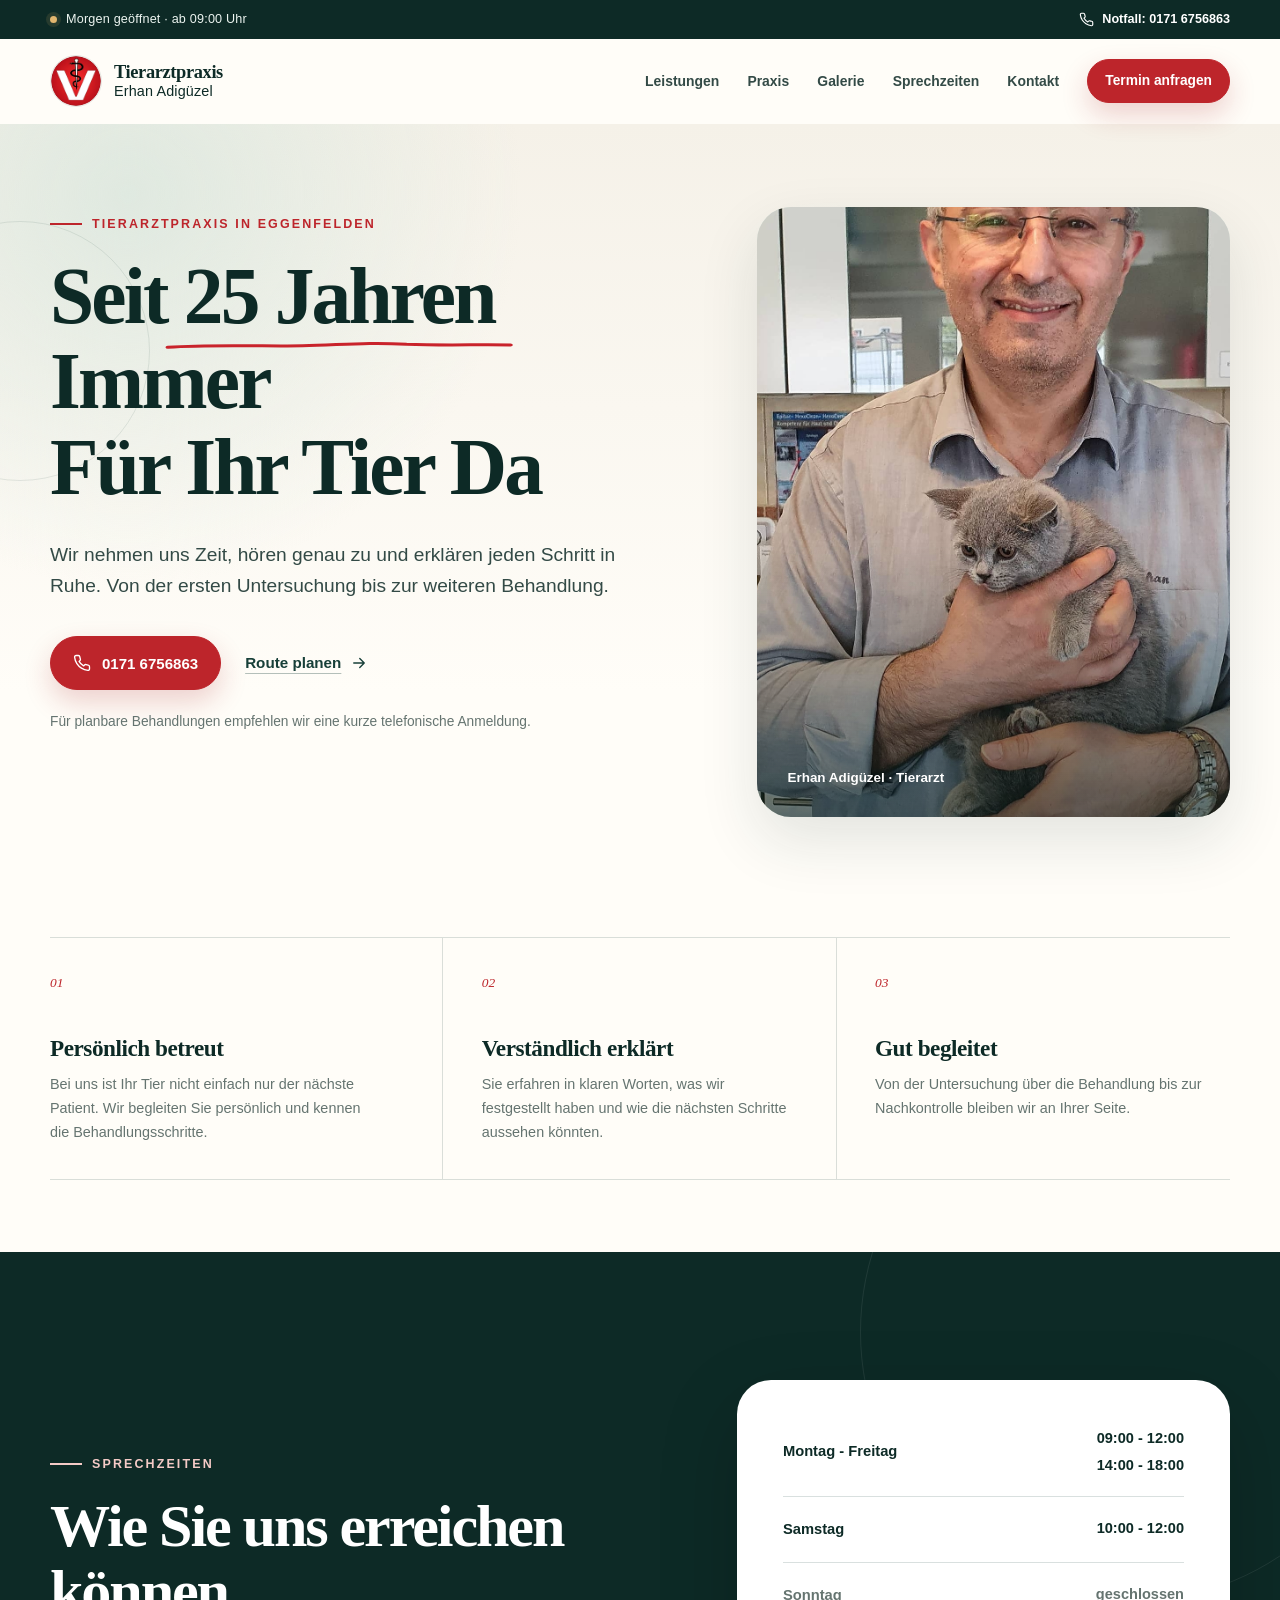
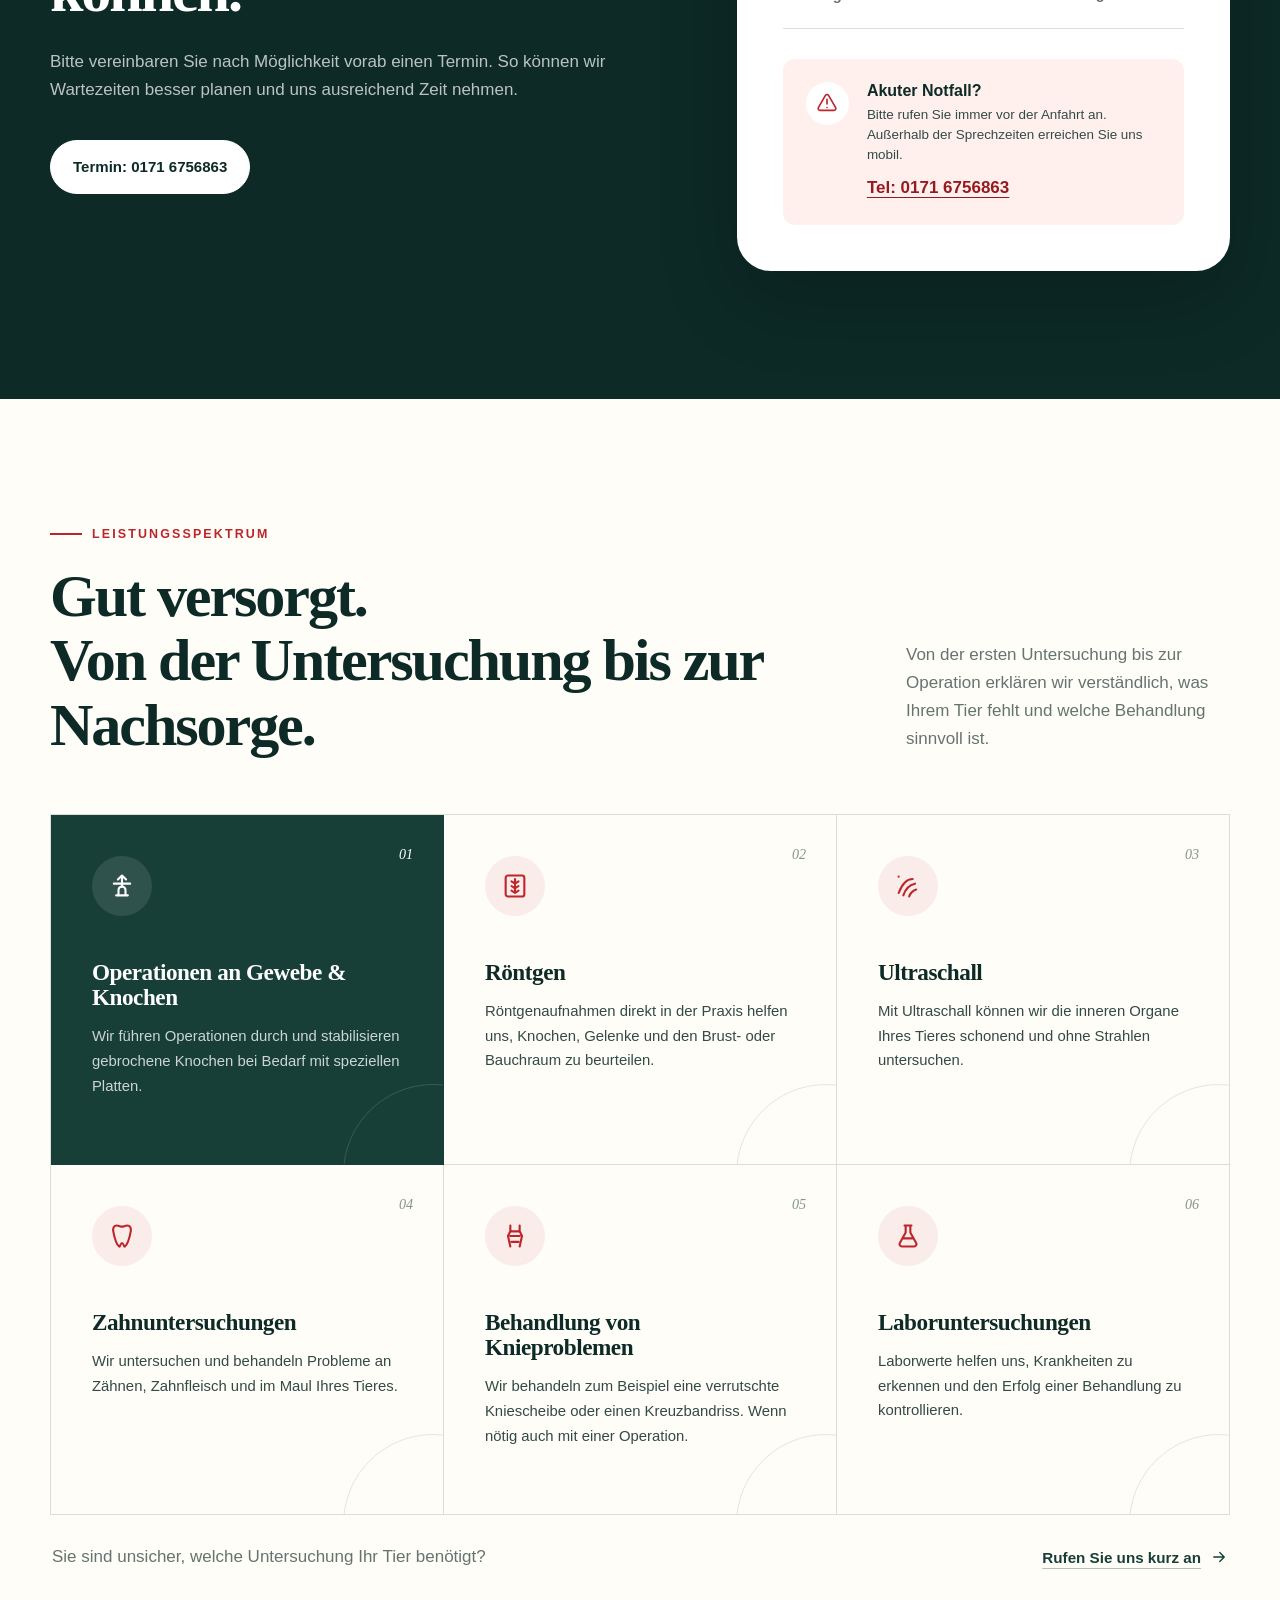
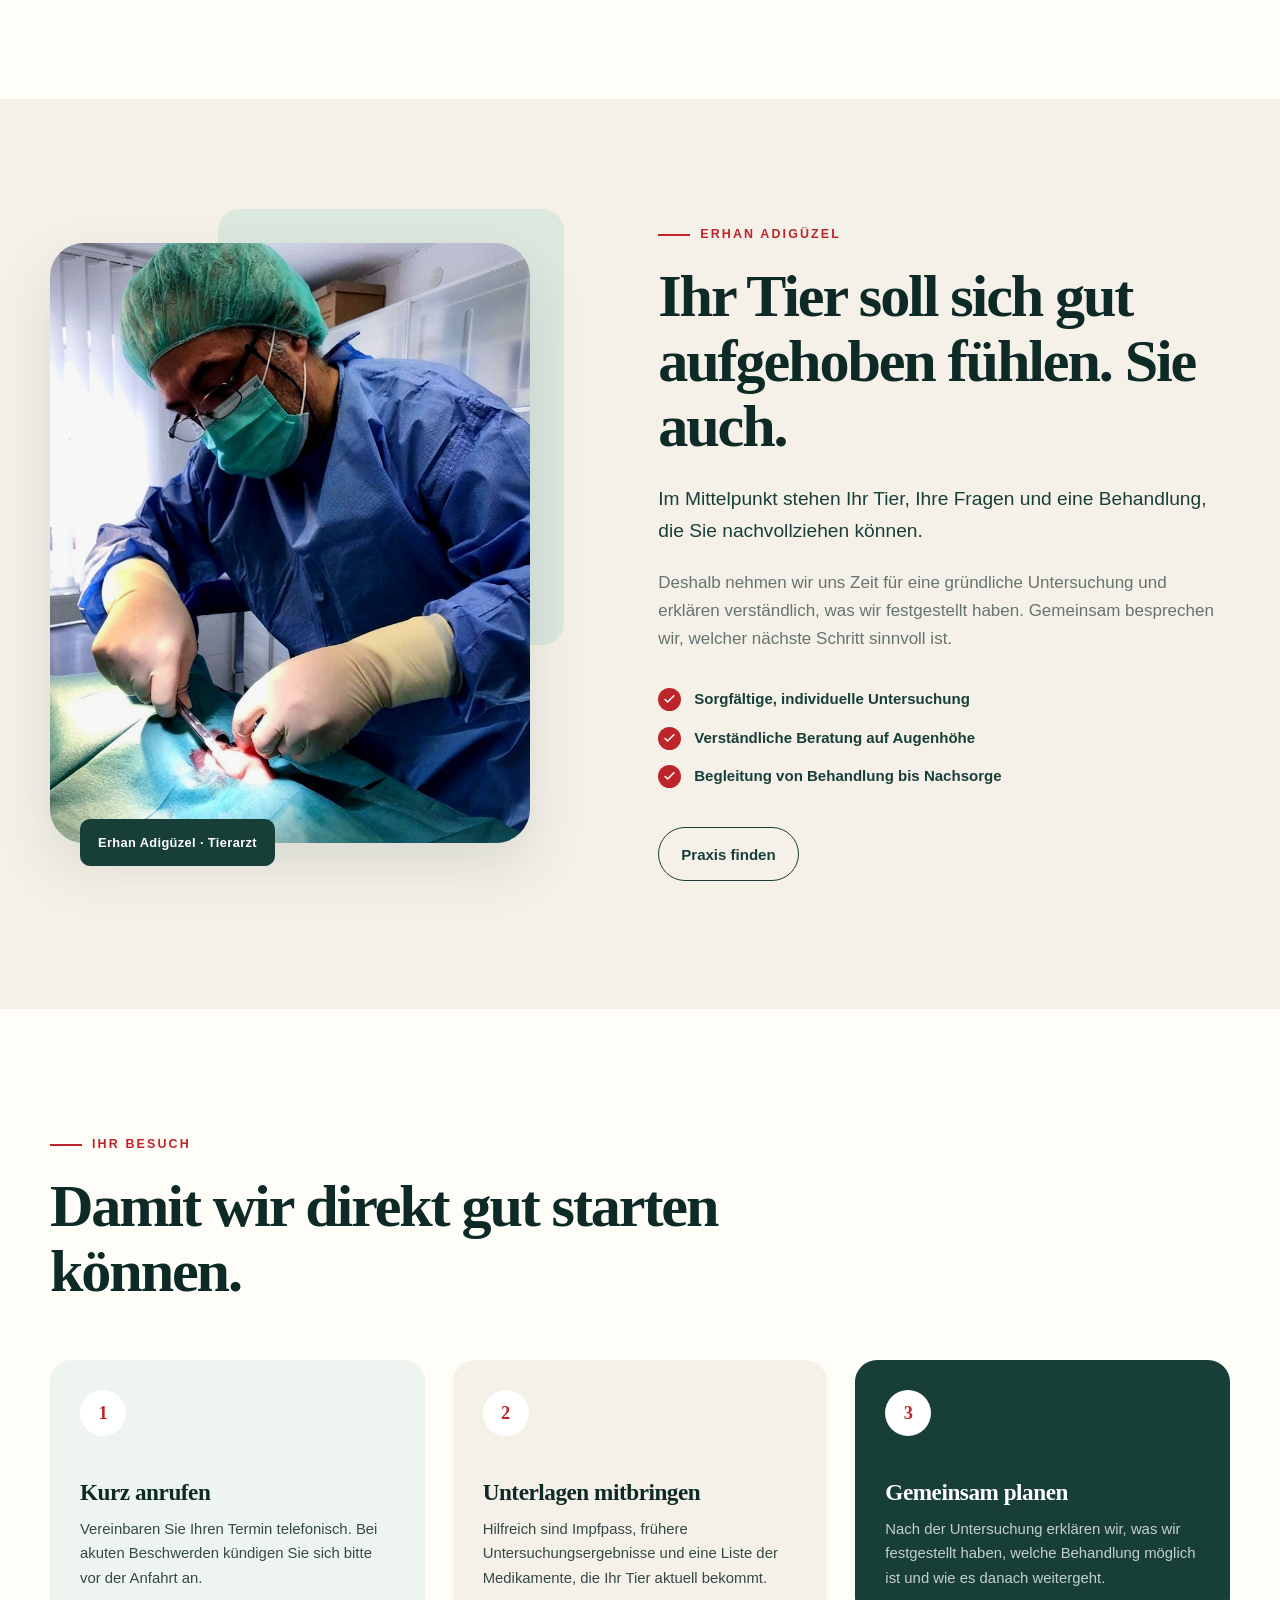
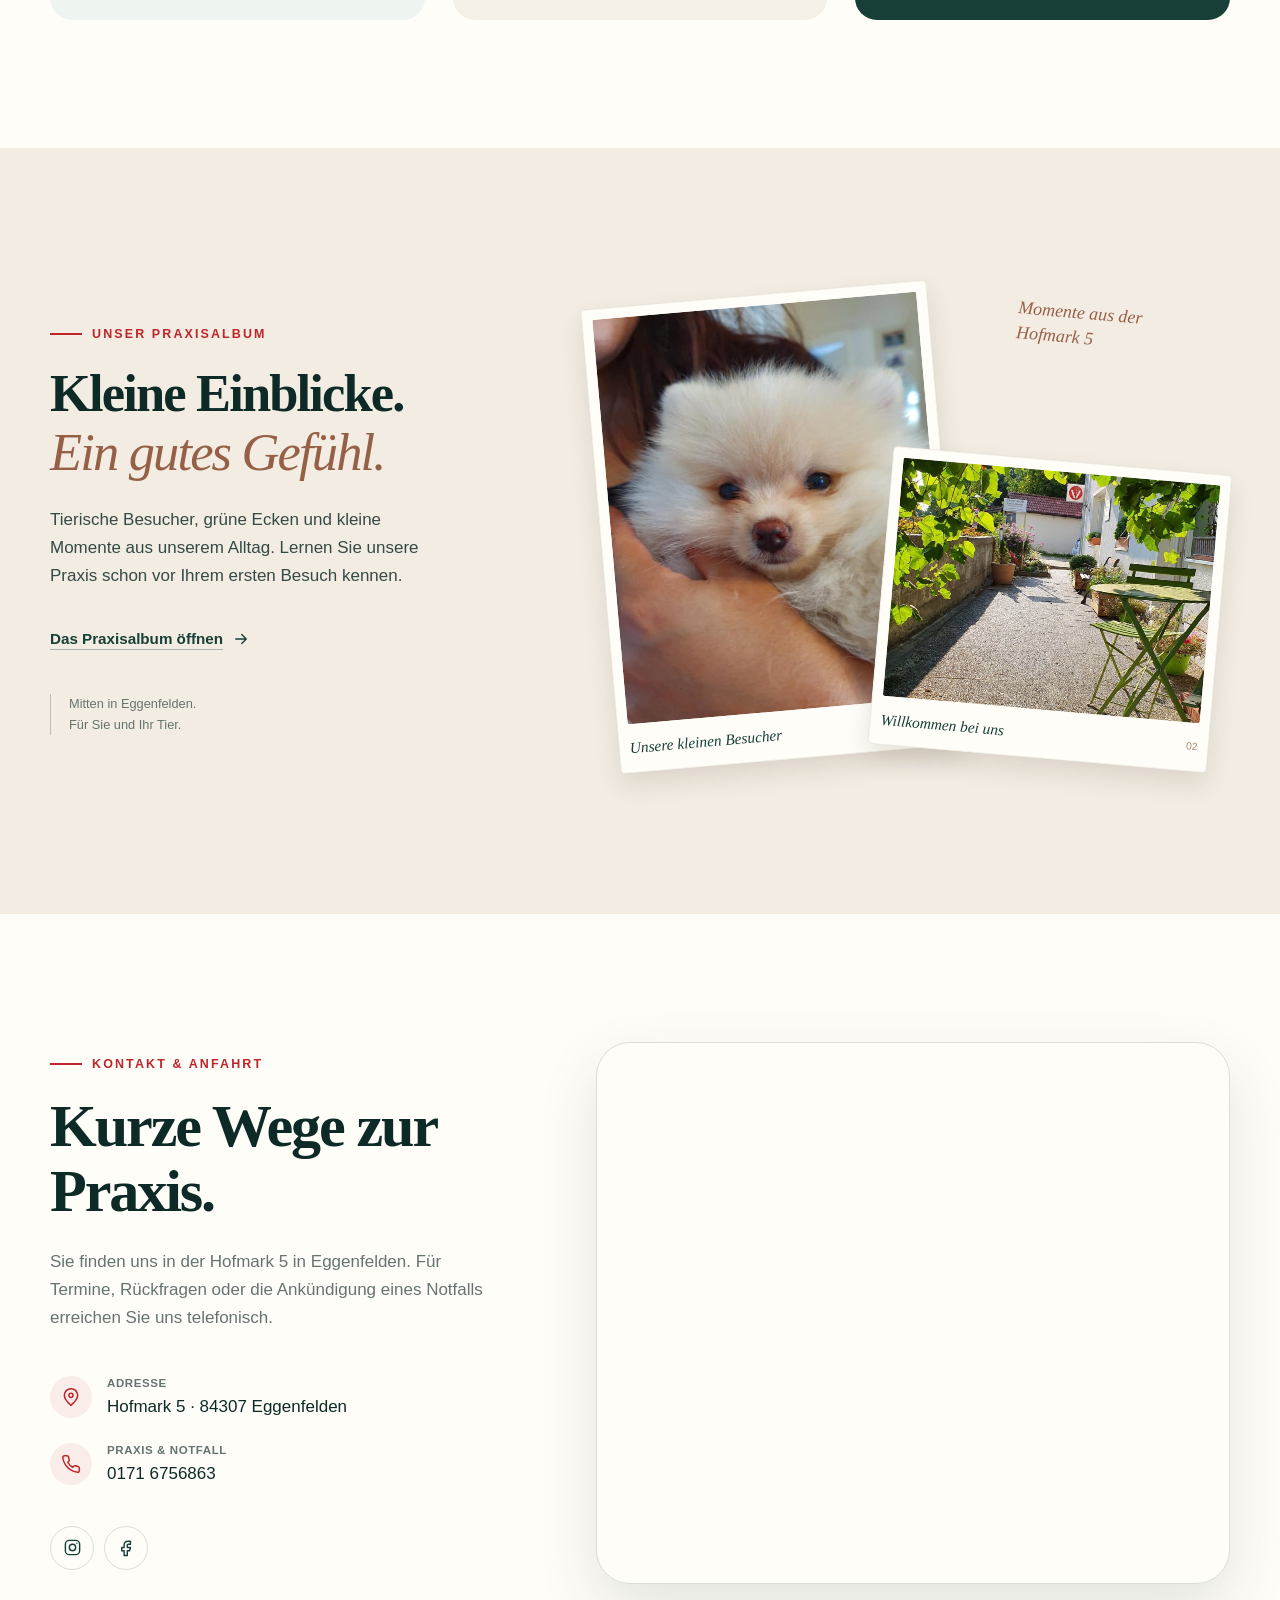
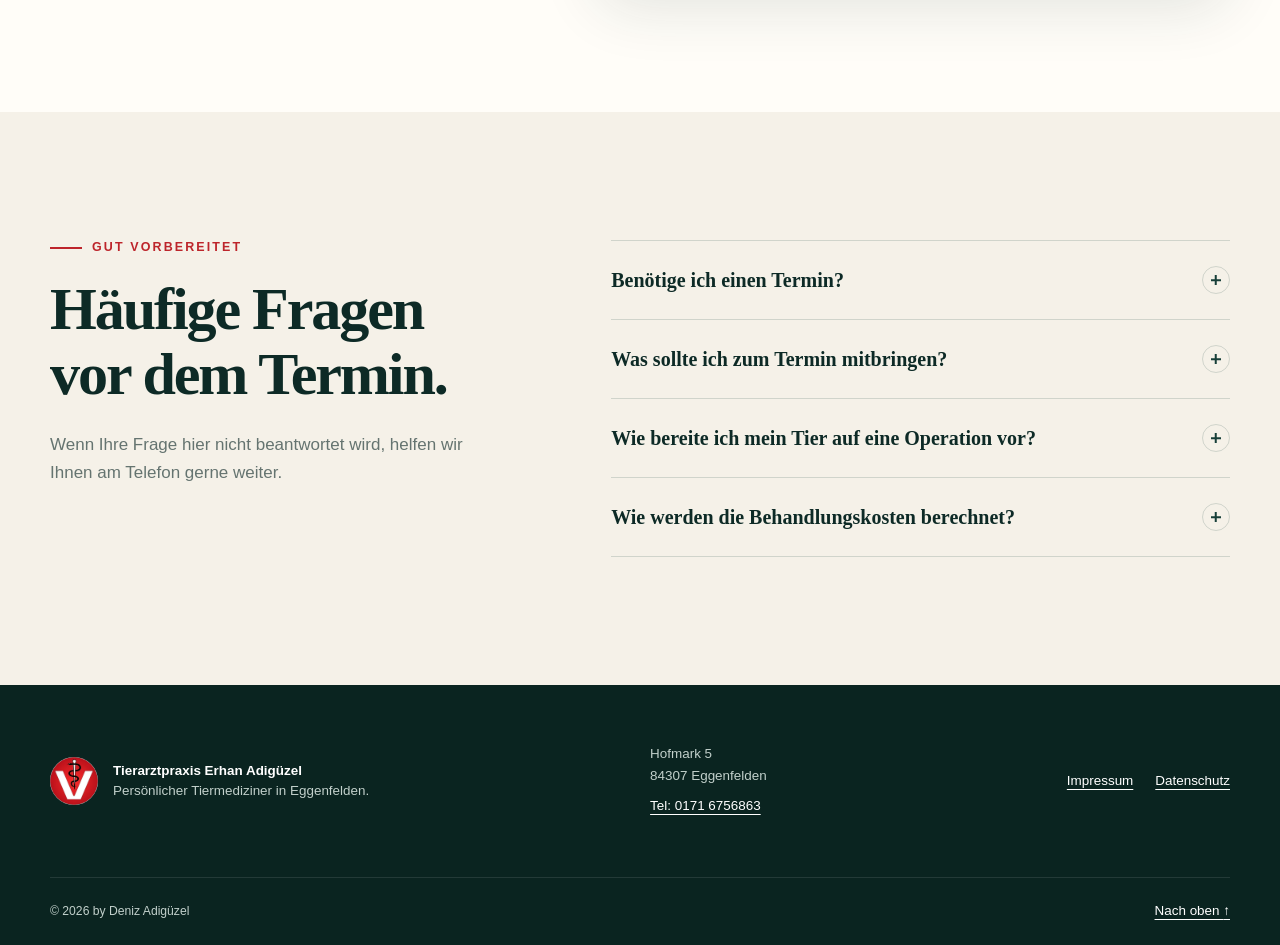
==== commit 73685e95: "mobile hide button" ====
--- a/index.html
+++ b/index.html
@@ -187,7 +187,7 @@
             <p class="eyebrow eyebrow-light">Sprechzeiten</p>
             <h2>Wie Sie uns erreichen können.</h2>
             <p>Bitte vereinbaren Sie nach Möglichkeit vorab einen Termin. So können wir Wartezeiten besser planen und uns ausreichend Zeit nehmen.</p>
-            <a class="button button-light" href="tel:+491716756863">Termin: 0171 6756863</a>
+            <a class="button button-light hide-on-mobile" href="tel:+491716756863">Termin: 0171 6756863</a>
           </div>
 
           <div class="hours-card" data-reveal="right">
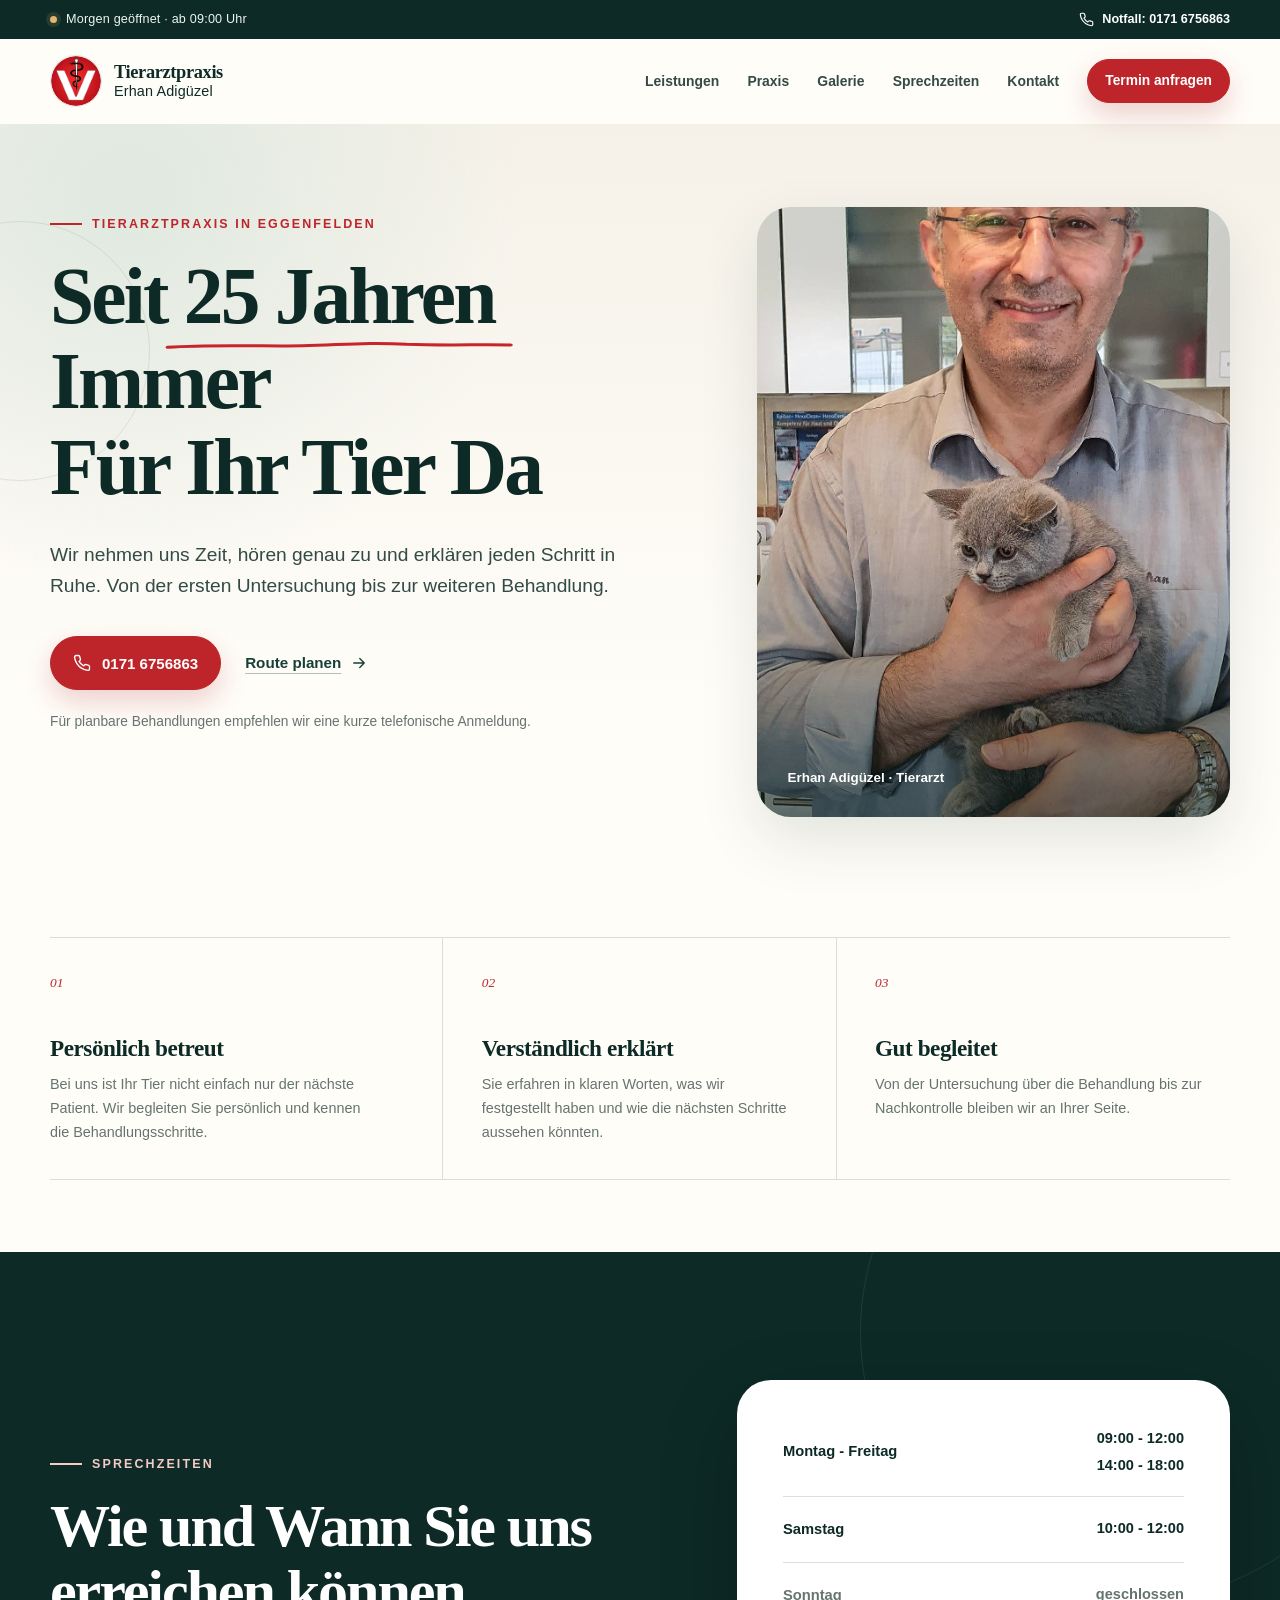
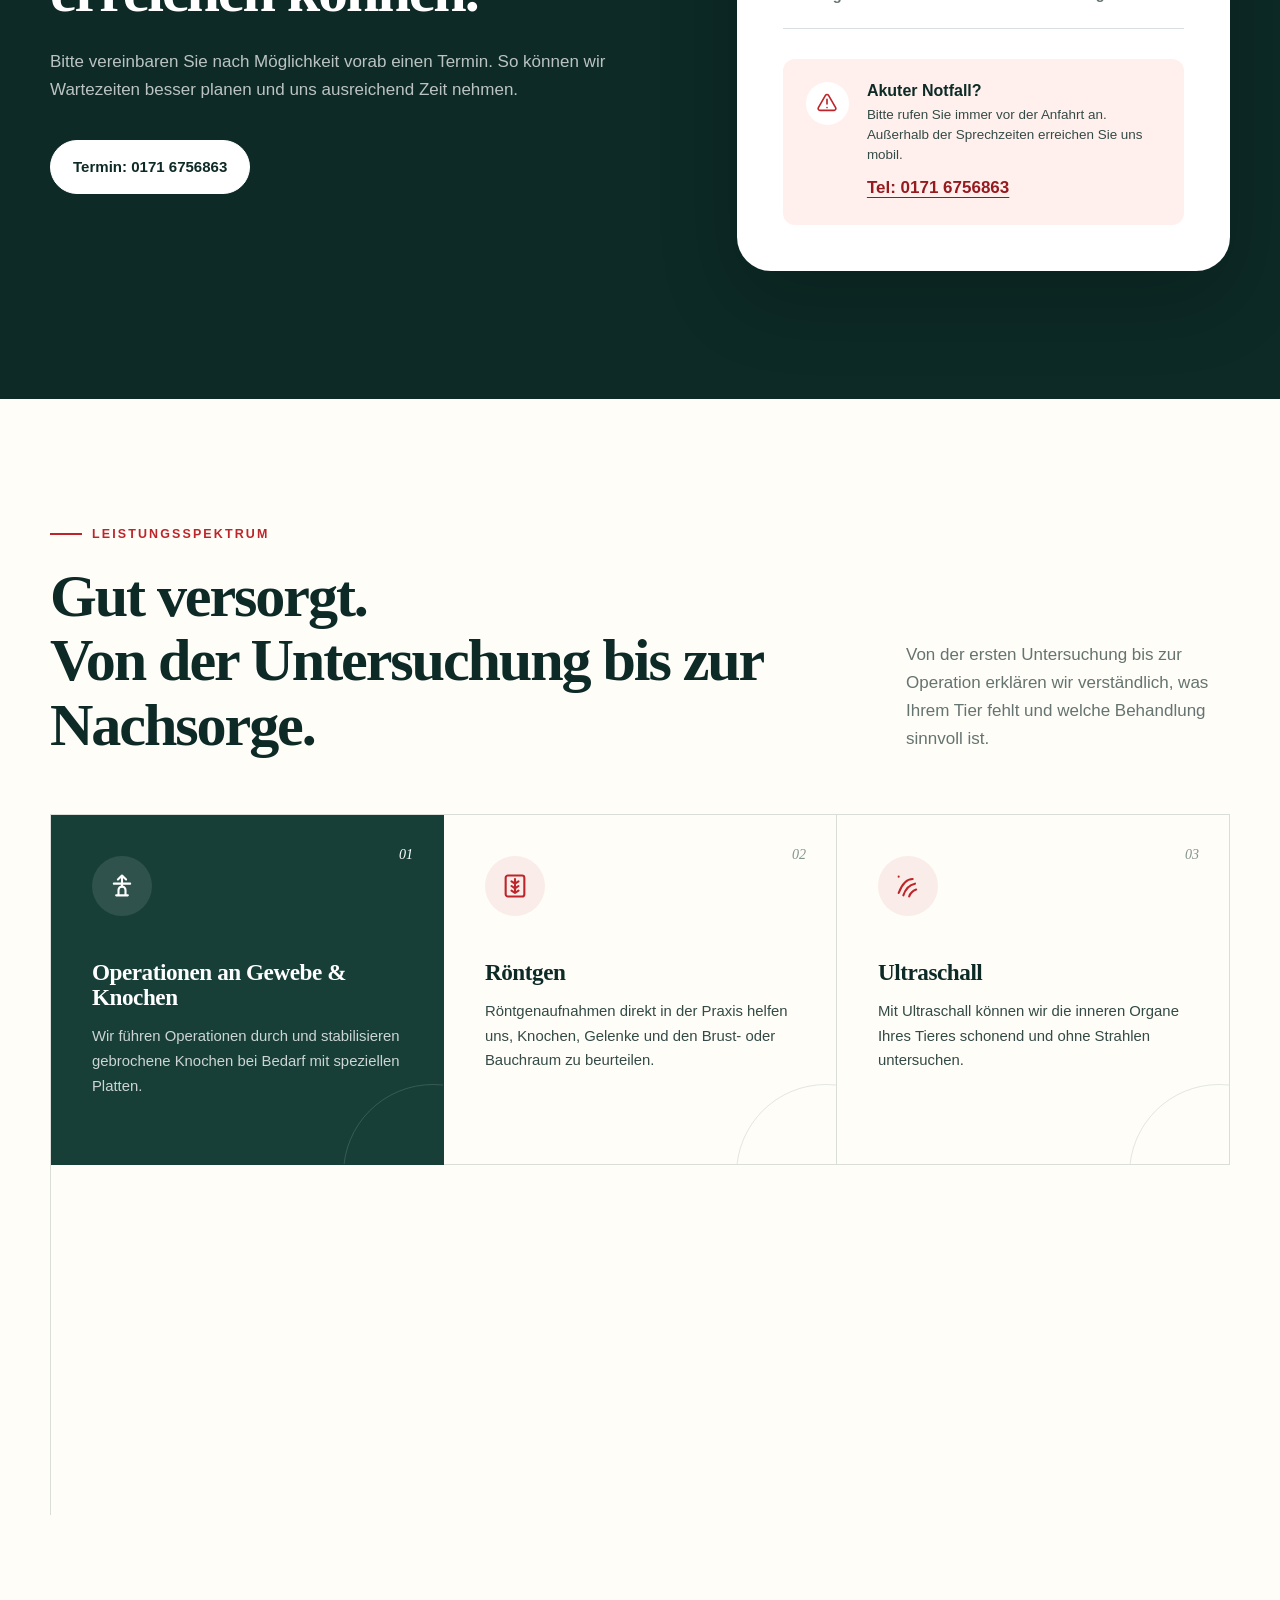
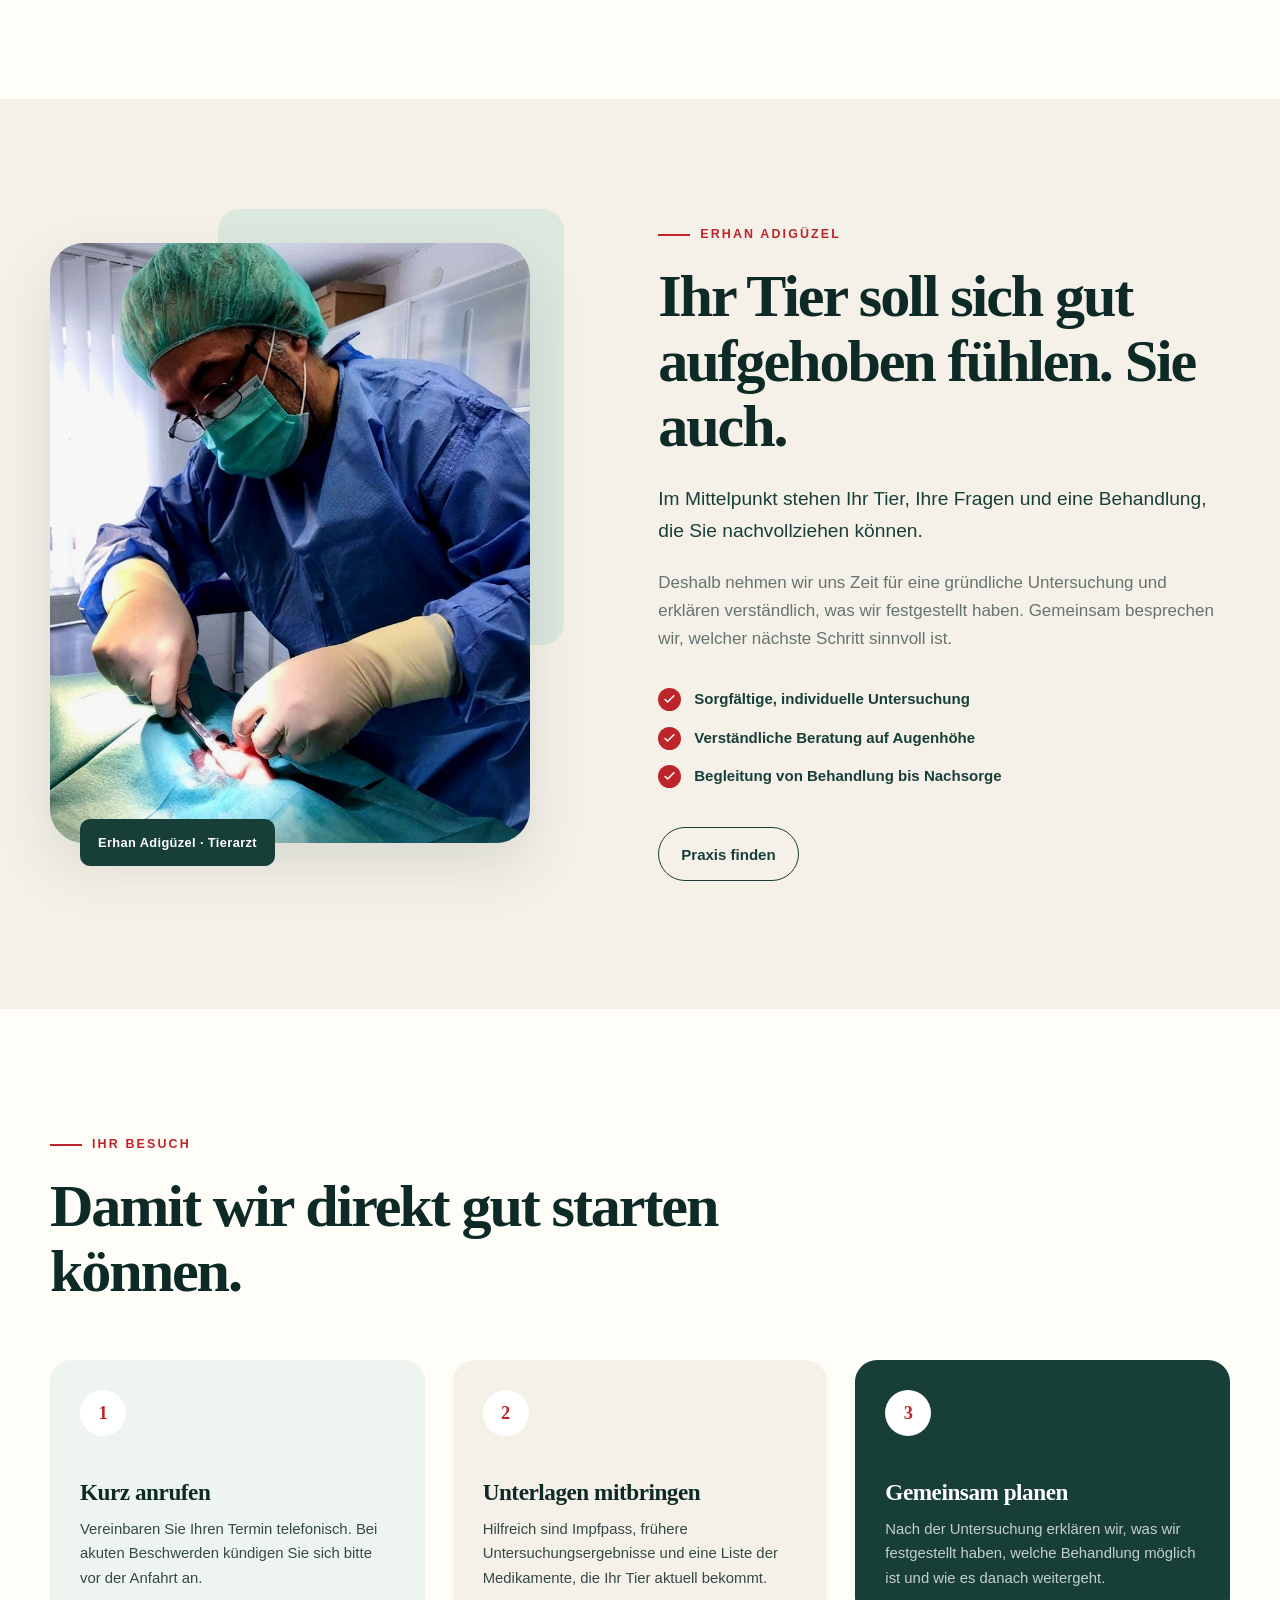
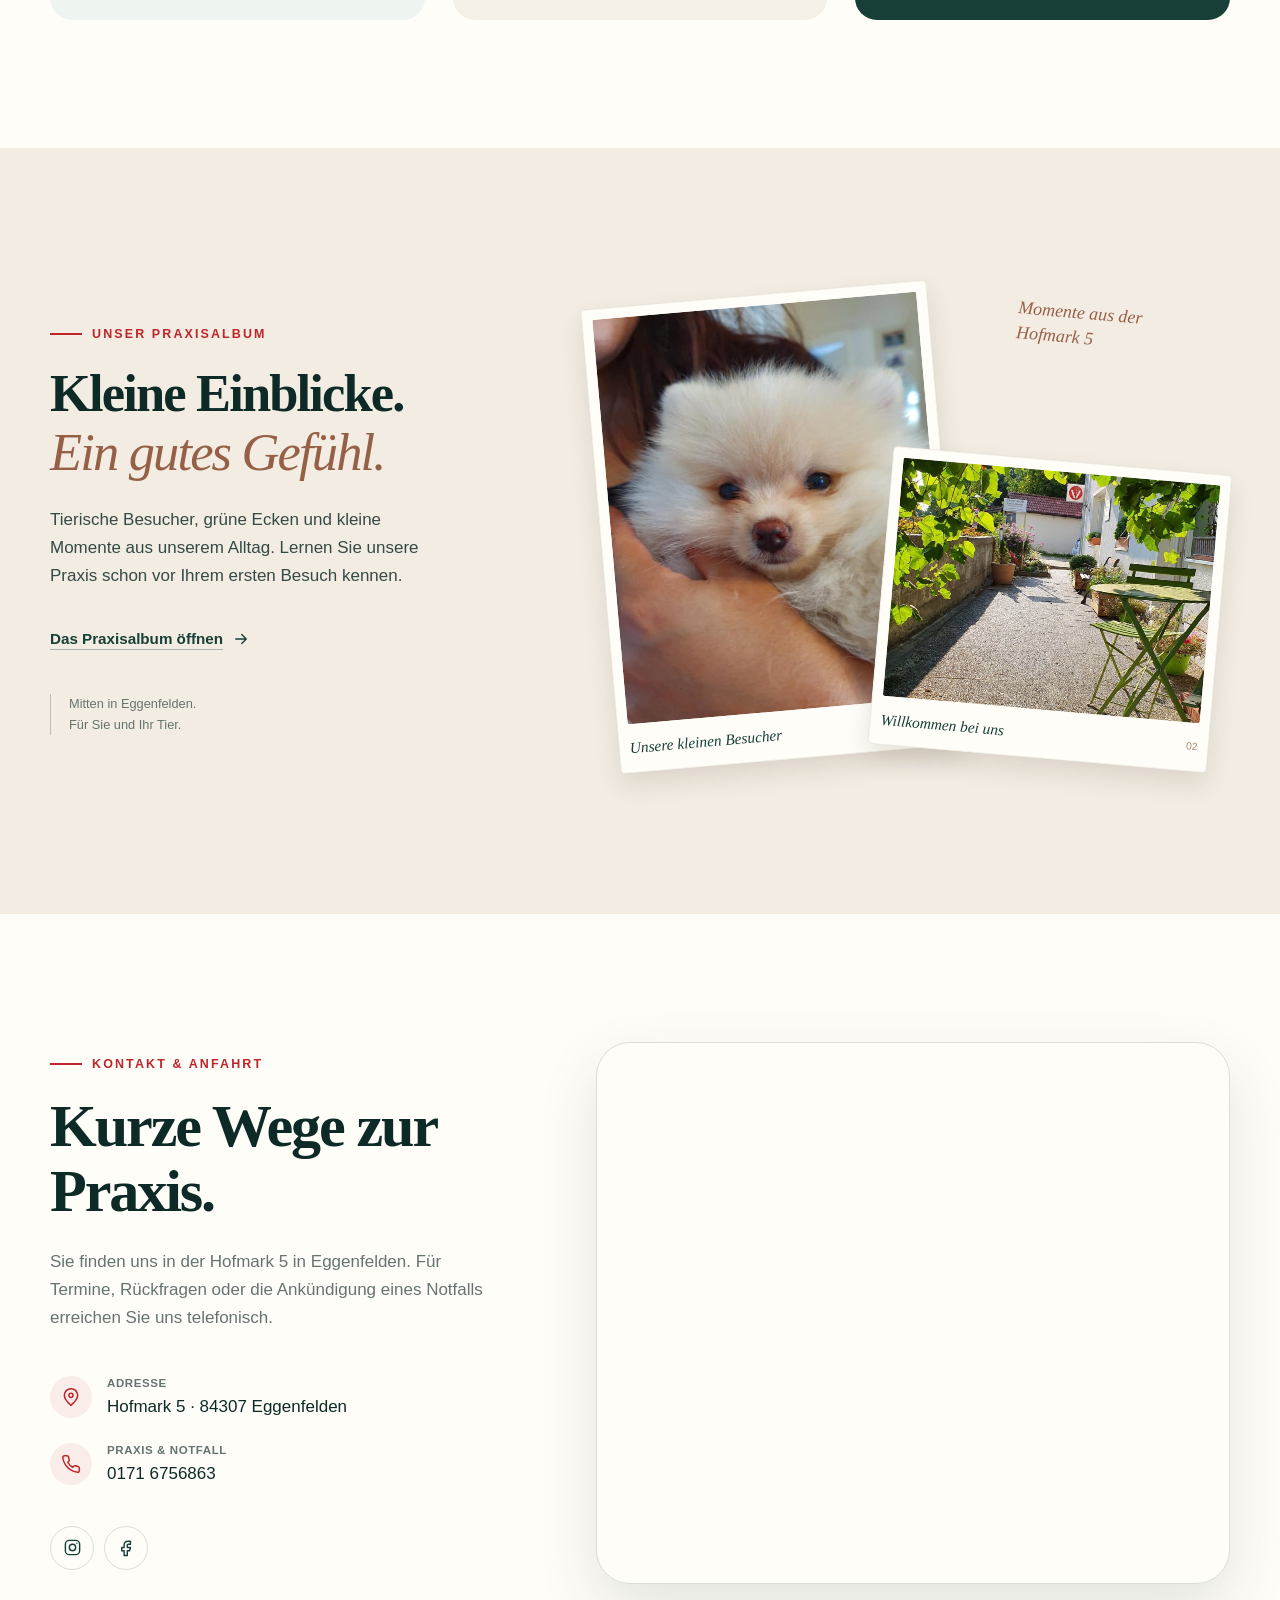
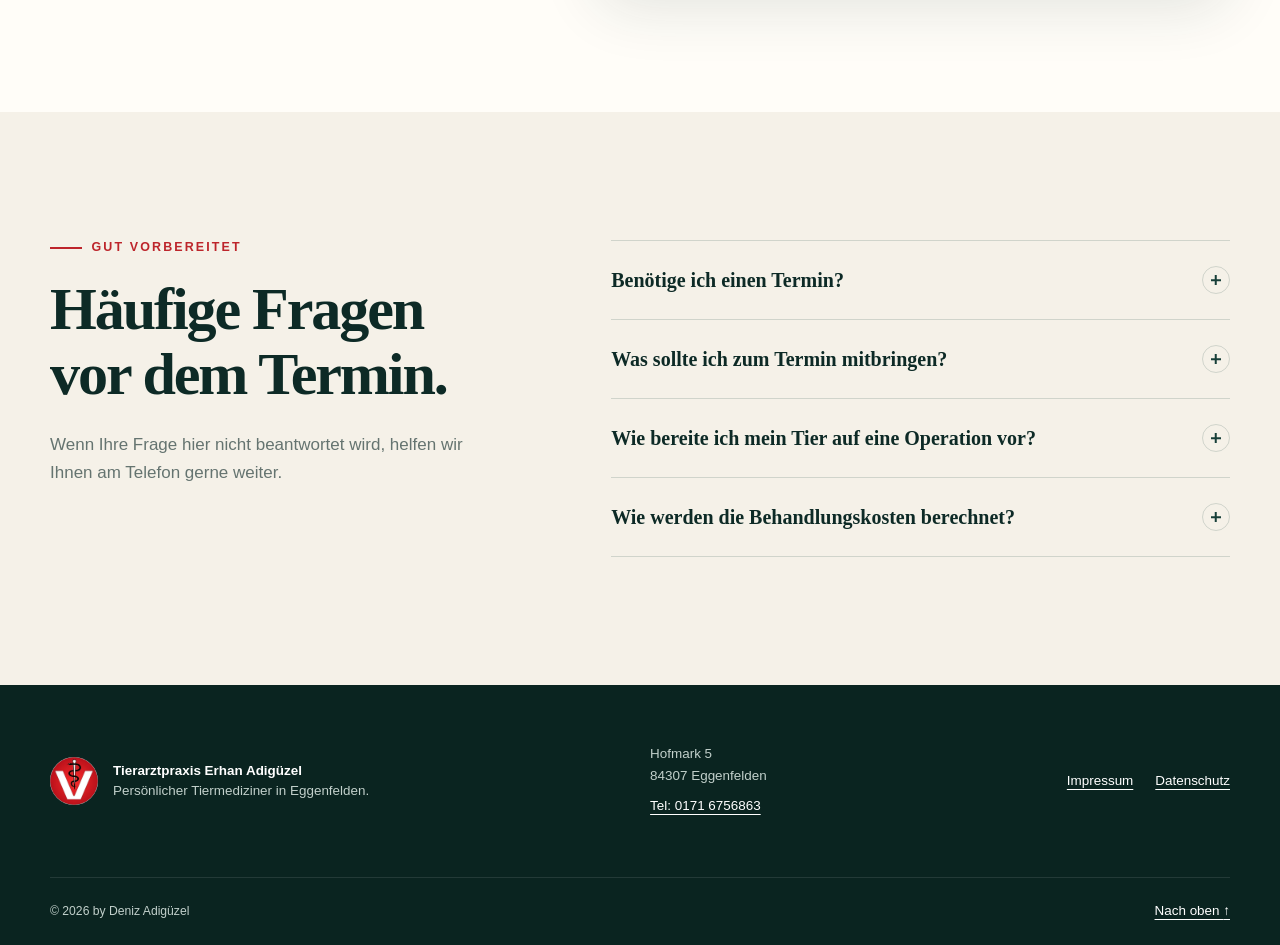
==== commit 6028d6a9: "footer changes mobile version" ====
--- a/index.html
+++ b/index.html
@@ -185,7 +185,7 @@
         <div class="container hours-grid">
           <div class="hours-intro" data-reveal="left">
             <p class="eyebrow eyebrow-light">Sprechzeiten</p>
-            <h2>Wie Sie uns erreichen können.</h2>
+            <h2>Wie und Wann Sie uns erreichen können.</h2>
             <p>Bitte vereinbaren Sie nach Möglichkeit vorab einen Termin. So können wir Wartezeiten besser planen und uns ausreichend Zeit nehmen.</p>
             <a class="button button-light hide-on-mobile" href="tel:+491716756863">Termin: 0171 6756863</a>
           </div>
--- a/styles.css
+++ b/styles.css
@@ -1653,7 +1653,7 @@
   }
 
   body {
-    padding-bottom: 68px;
+    padding-bottom: 0;
     font-size: 16px;
   }
 
@@ -2081,17 +2081,32 @@
   .footer-main {
     grid-template-columns: 1fr;
     gap: 26px;
+    justify-items: center;
+    text-align: center;
+  }
+
+  .footer-brand {
+    flex-direction: column;
+    gap: 12px;
+    justify-content: center;
+  }
+
+  .footer-brand img {
+    width: 54px;
+    height: 54px;
   }
 
   .footer-links {
     grid-column: auto;
+    justify-content: center;
   }
 
   .footer-bottom {
     min-height: 86px;
-    align-items: flex-start;
+    align-items: center;
     flex-direction: column;
     justify-content: center;
+    text-align: center;
   }
 
   .legal-content {
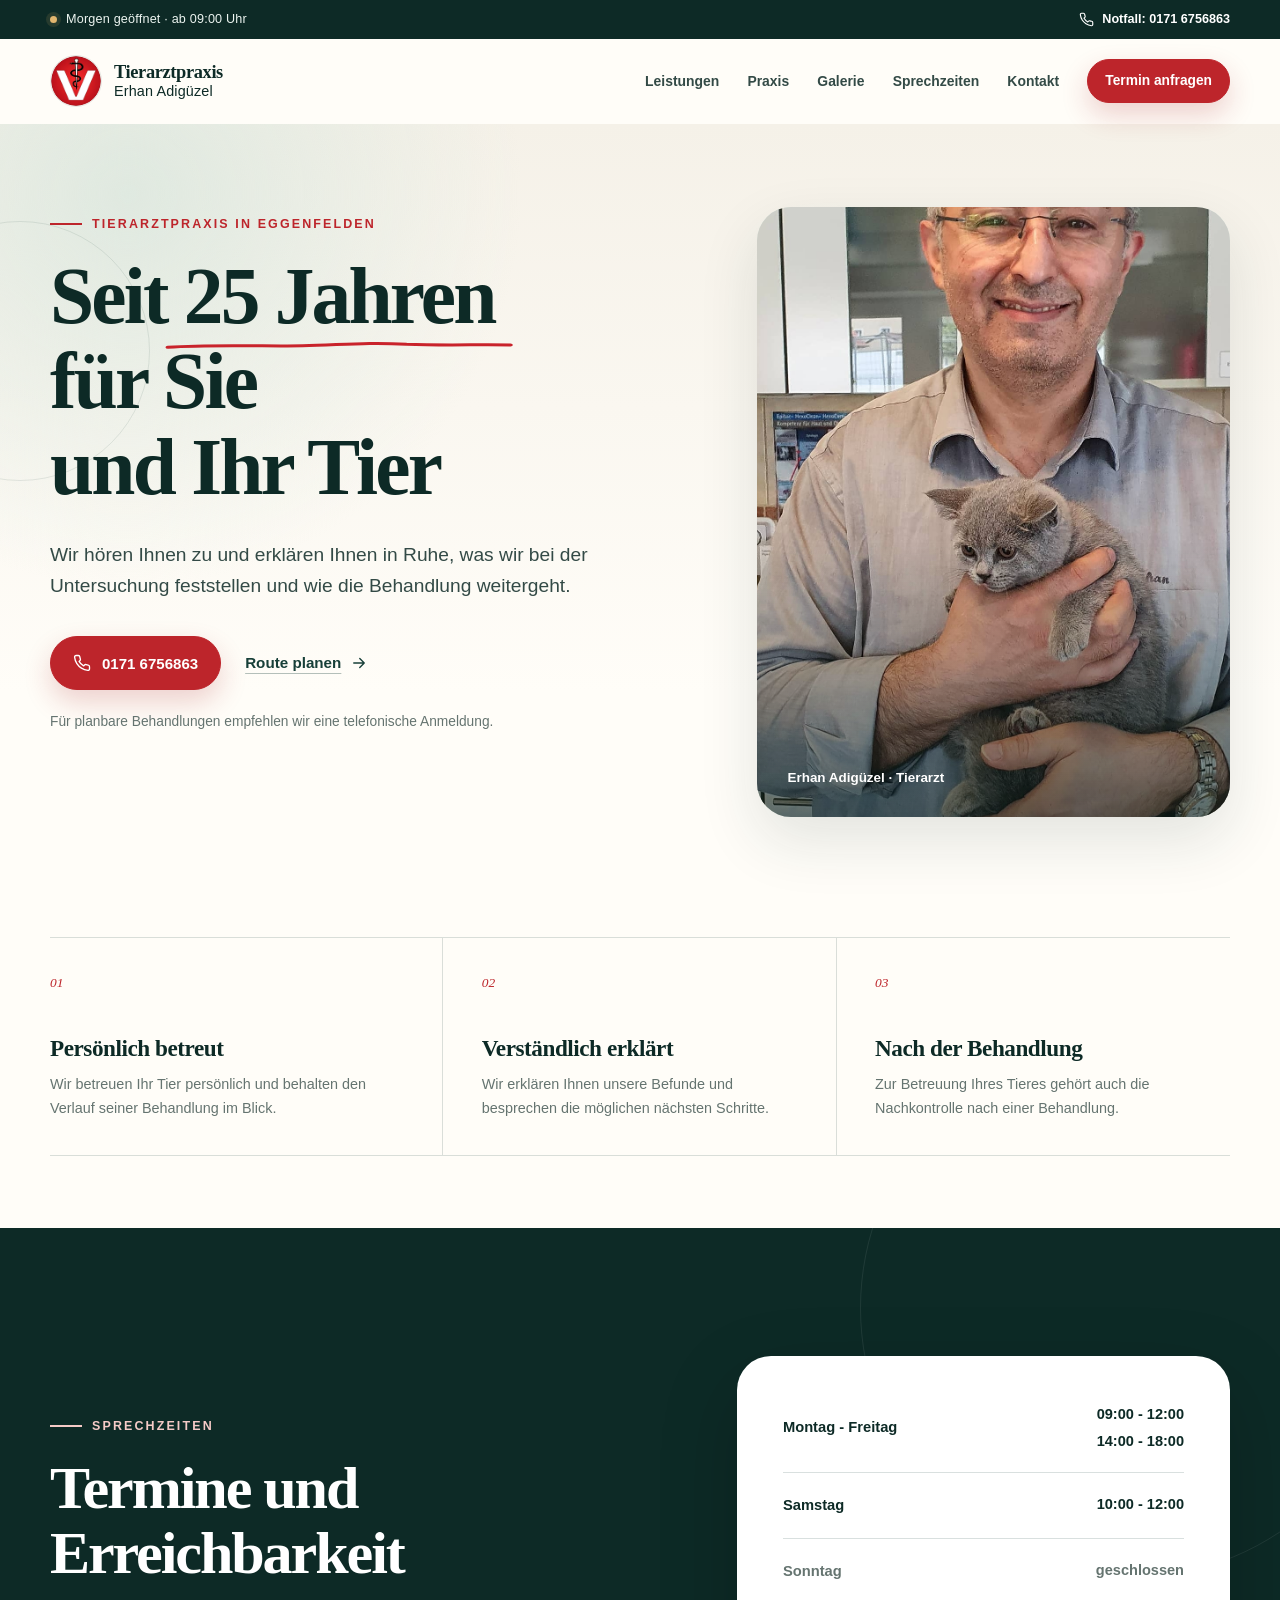
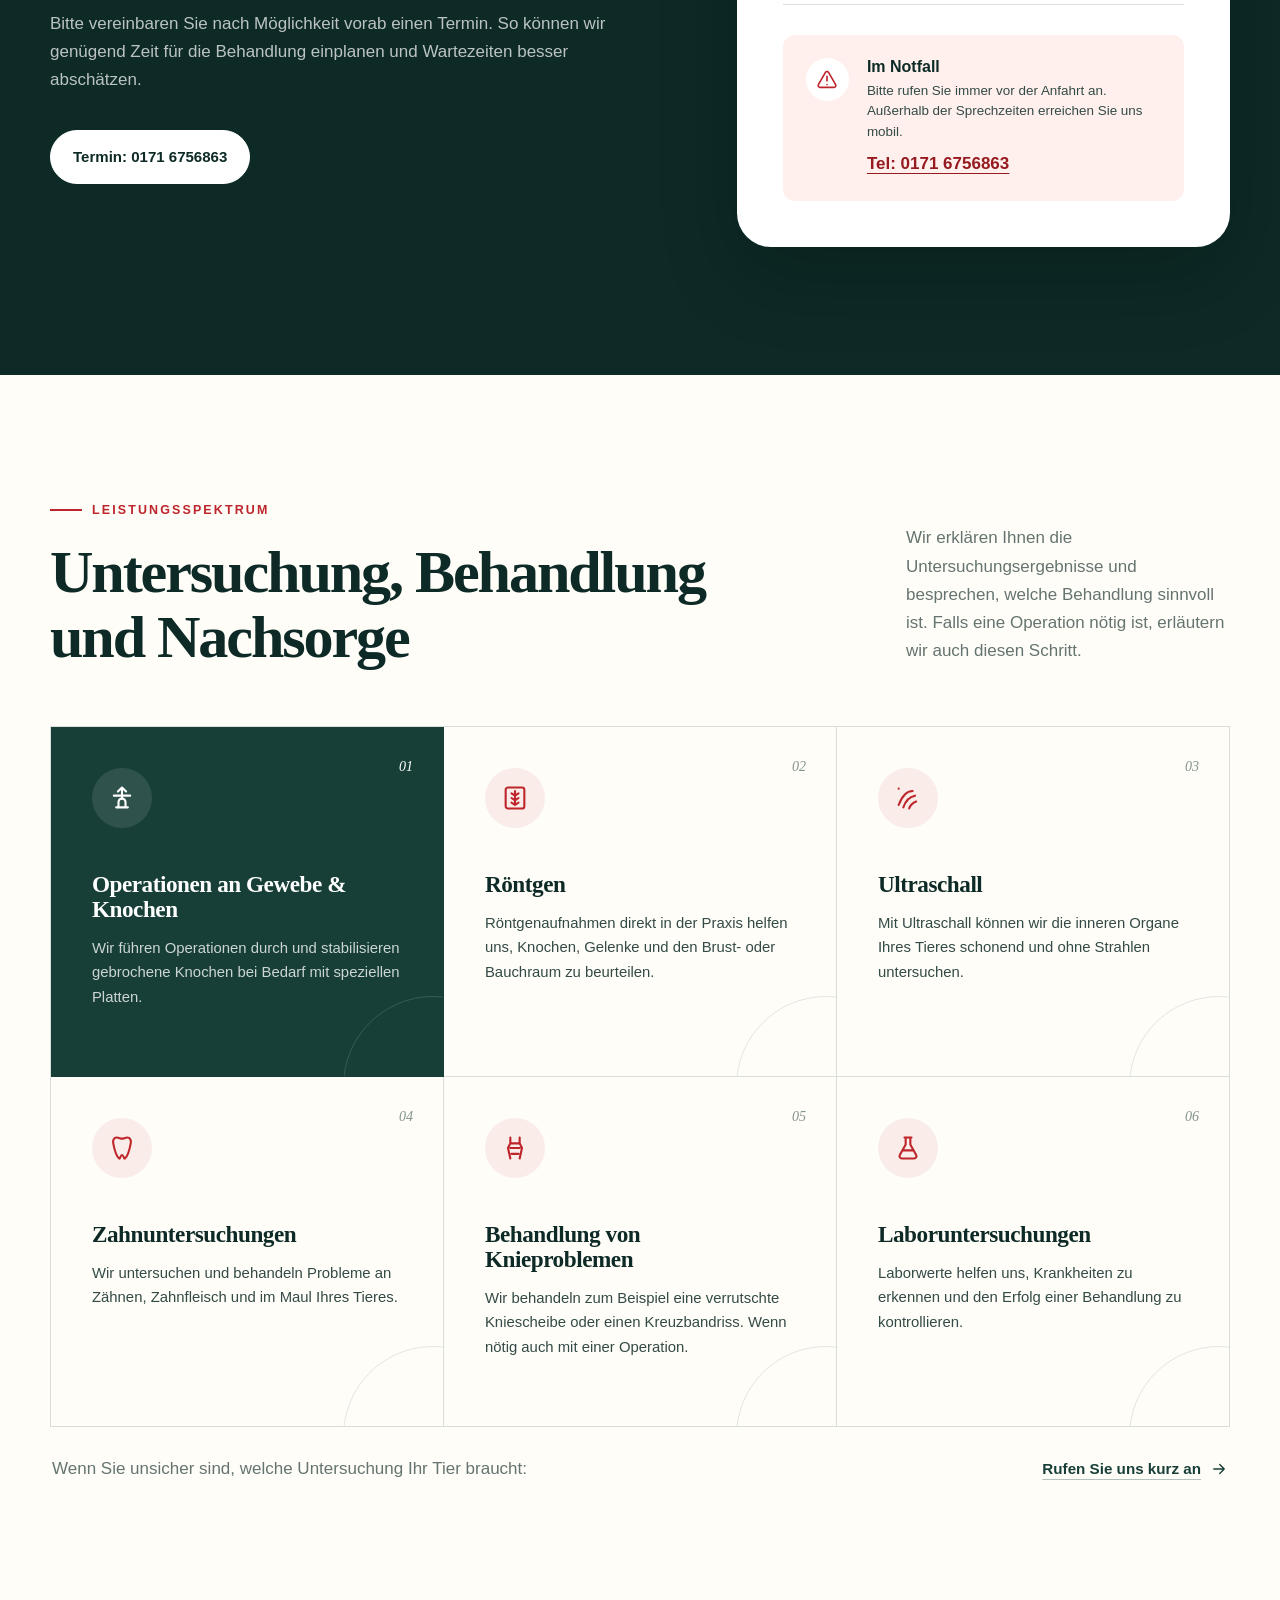
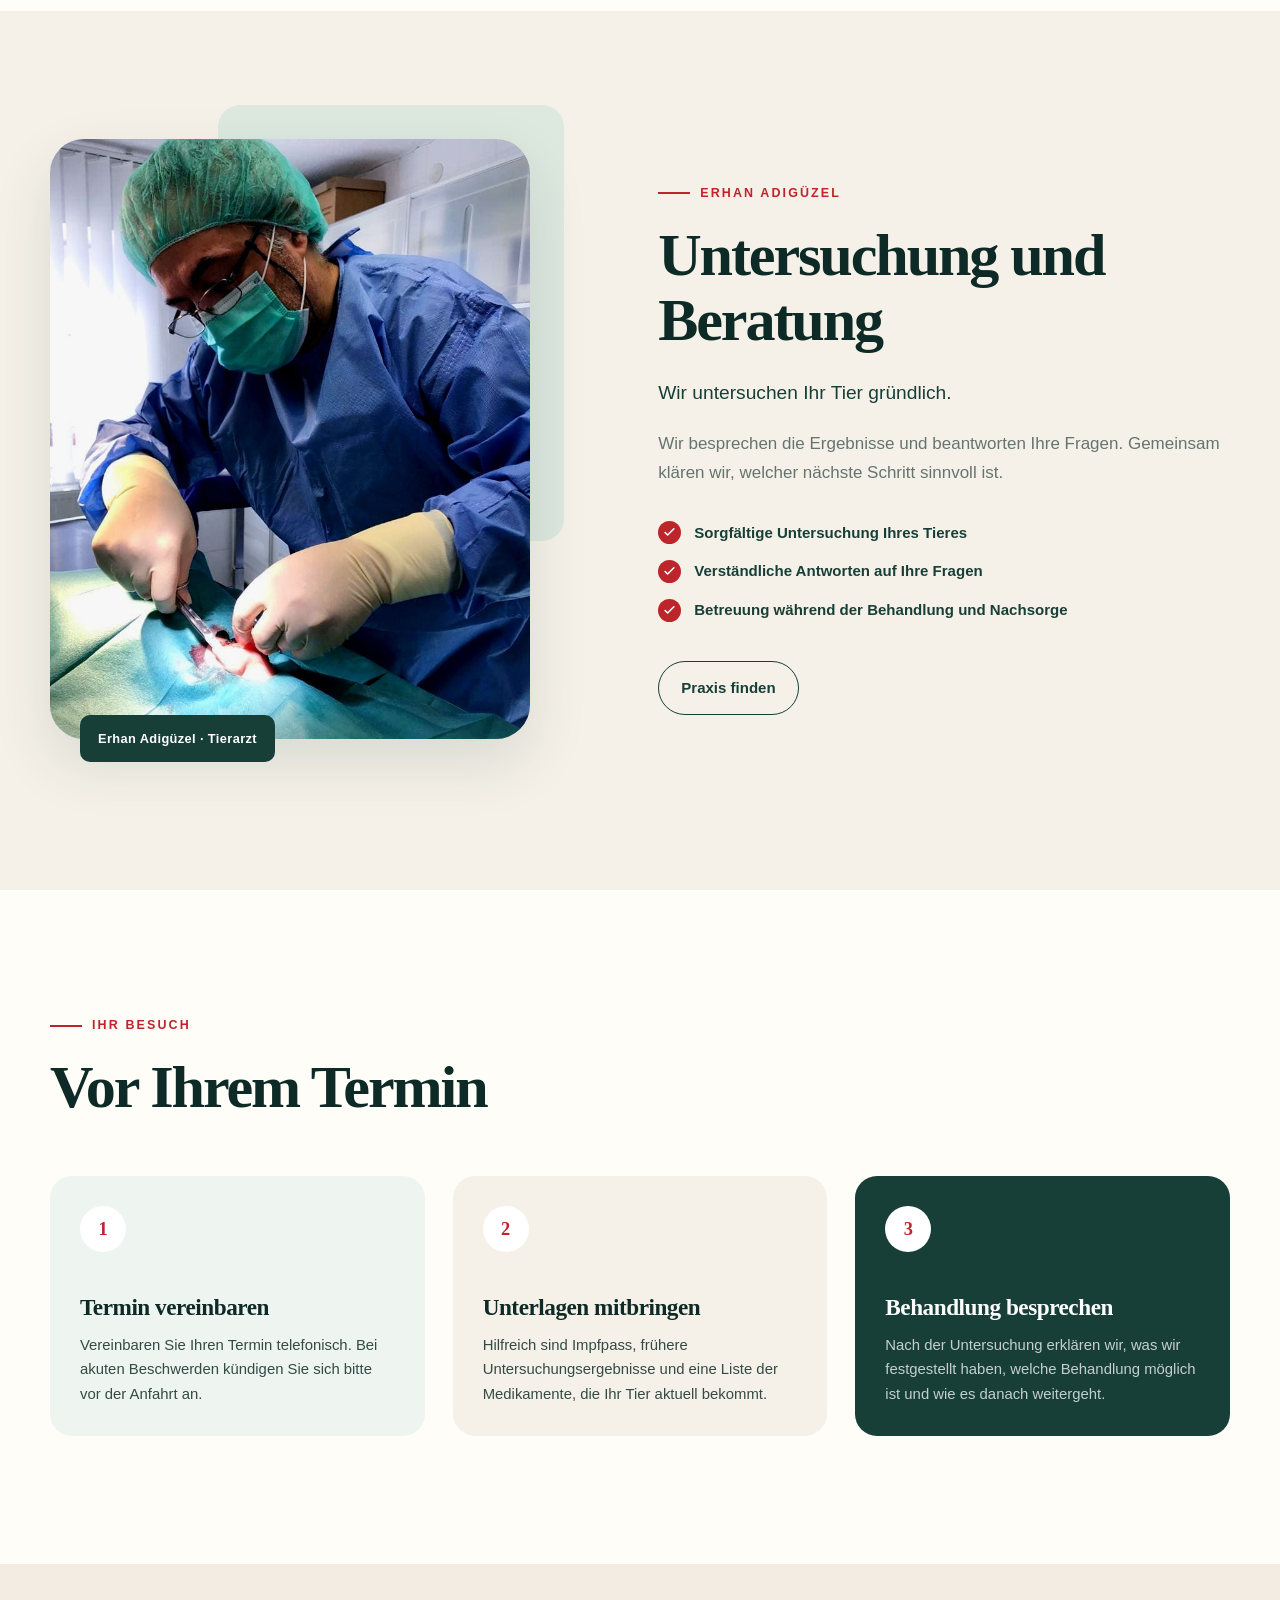
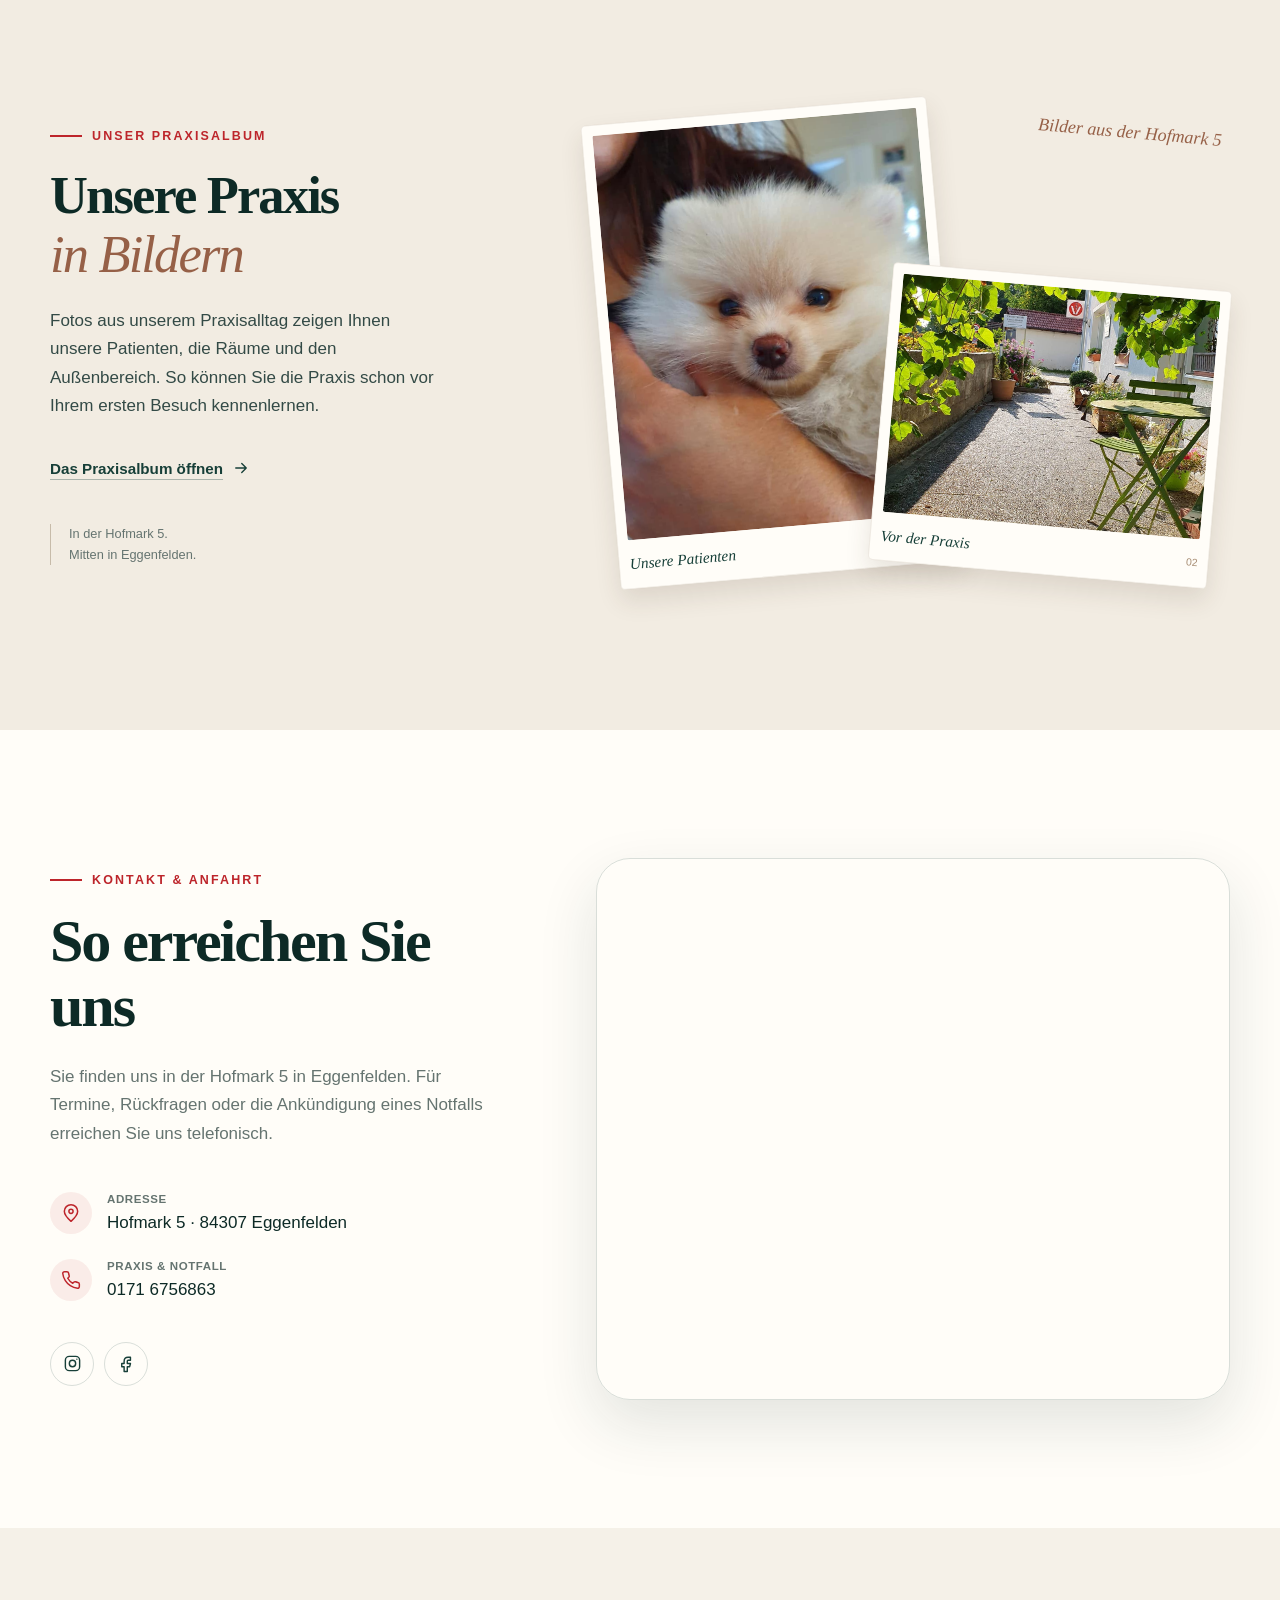
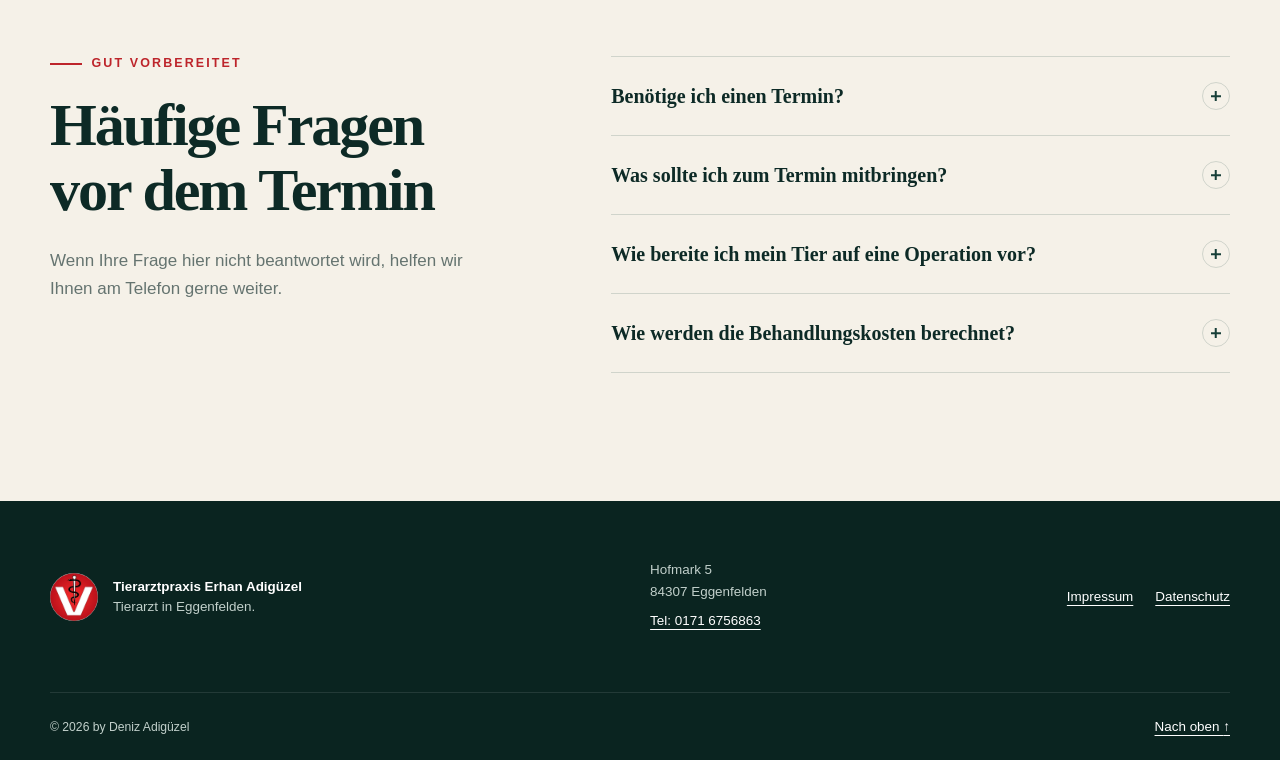
==== commit bbb1e51d: "changed wording" ====
--- a/index.html
+++ b/index.html
@@ -118,10 +118,10 @@
       <path d="M5 11 C42 7, 81 10, 119 9 C151 8, 173 4, 207 7 C240 9, 270 7, 295 8" fill="none" stroke="#C9232B" stroke-width="4" stroke-linecap="round"/>
     </svg>
   </span><br>
-  Immer<br>
-  Für Ihr Tier Da
+  für Sie<br>
+  und Ihr Tier
 </h1>
-            <p class="hero-lead">Wir nehmen uns Zeit, hören genau zu und erklären jeden Schritt in Ruhe. Von der ersten Untersuchung bis zur weiteren Behandlung.</p>
+            <p class="hero-lead">Wir hören Ihnen zu und erklären Ihnen in Ruhe, was wir bei der Untersuchung feststellen und wie die Behandlung weitergeht.</p>
             <div class="hero-actions">
               <a class="button" href="tel:+491716756863">
                 <svg aria-hidden="true" viewBox="0 0 24 24"><path d="M22 16.92v3a2 2 0 0 1-2.18 2 19.79 19.79 0 0 1-8.63-3.07 19.5 19.5 0 0 1-6-6A19.79 19.79 0 0 1 2.12 4.18 2 2 0 0 1 4.11 2h3a2 2 0 0 1 2 1.72c.13.96.36 1.9.69 2.8a2 2 0 0 1-.45 2.11L8.08 9.9a16 16 0 0 0 6 6l1.27-1.27a2 2 0 0 1 2.11-.45c.9.33 1.84.56 2.8.69A2 2 0 0 1 22 16.92Z"/></svg>
@@ -132,7 +132,7 @@
                 <svg aria-hidden="true" viewBox="0 0 24 24"><path d="M5 12h14M13 6l6 6-6 6"/></svg>
               </a>
             </div>
-            <p class="appointment-note">Für planbare Behandlungen empfehlen wir eine kurze telefonische Anmeldung.</p>
+            <p class="appointment-note">Für planbare Behandlungen empfehlen wir eine telefonische Anmeldung.</p>
           </div>
 
           <figure class="hero-media" data-reveal="image">
@@ -164,17 +164,17 @@
             <article data-reveal="up">
               <span class="promise-number">01</span>
               <h3>Persönlich betreut</h3>
-              <p>Bei uns ist Ihr Tier nicht einfach nur der nächste Patient. Wir begleiten Sie persönlich und kennen die Behandlungsschritte.</p>
+              <p>Wir betreuen Ihr Tier persönlich und behalten den Verlauf seiner Behandlung im Blick.</p>
             </article>
             <article data-reveal="up">
               <span class="promise-number">02</span>
               <h3>Verständlich erklärt</h3>
-              <p>Sie erfahren in klaren Worten, was wir festgestellt haben und wie die nächsten Schritte aussehen könnten.</p>
+              <p>Wir erklären Ihnen unsere Befunde und besprechen die möglichen nächsten Schritte.</p>
             </article>
             <article data-reveal="up">
               <span class="promise-number">03</span>
-              <h3>Gut begleitet</h3>
-              <p>Von der Untersuchung über die Behandlung bis zur Nachkontrolle bleiben wir an Ihrer Seite.</p>
+              <h3>Nach der Behandlung</h3>
+              <p>Zur Betreuung Ihres Tieres gehört auch die Nachkontrolle nach einer Behandlung.</p>
             </article>
           </div>
         </div>
@@ -185,8 +185,8 @@
         <div class="container hours-grid">
           <div class="hours-intro" data-reveal="left">
             <p class="eyebrow eyebrow-light">Sprechzeiten</p>
-            <h2>Wie und Wann Sie uns erreichen können.</h2>
-            <p>Bitte vereinbaren Sie nach Möglichkeit vorab einen Termin. So können wir Wartezeiten besser planen und uns ausreichend Zeit nehmen.</p>
+            <h2>Termine und Erreichbarkeit</h2>
+            <p>Bitte vereinbaren Sie nach Möglichkeit vorab einen Termin. So können wir genügend Zeit für die Behandlung einplanen und Wartezeiten besser abschätzen.</p>
             <a class="button button-light hide-on-mobile" href="tel:+491716756863">Termin: 0171 6756863</a>
           </div>
 
@@ -210,7 +210,7 @@
                 <svg aria-hidden="true" viewBox="0 0 24 24"><path d="M12 8v5M12 17h.01"/><path d="M10.3 3.7 2.6 17a2 2 0 0 0 1.7 3h15.4a2 2 0 0 0 1.7-3L13.7 3.7a2 2 0 0 0-3.4 0Z"/></svg>
               </div>
               <div>
-                <h3>Akuter Notfall?</h3>
+                <h3>Im Notfall</h3>
                 <p>Bitte rufen Sie immer vor der Anfahrt an. Außerhalb der Sprechzeiten erreichen Sie uns mobil.</p>
                 <a href="tel:+491716756863">Tel: 0171 6756863</a>
               </div>
@@ -224,9 +224,9 @@
           <div class="section-heading" data-reveal="up">
             <div>
               <p class="eyebrow">Leistungsspektrum</p>
-              <h2>Gut versorgt. <br>Von der Untersuchung bis zur Nachsorge.</h2>
-            </div>
-            <p>Von der ersten Untersuchung bis zur Operation erklären wir verständlich, was Ihrem Tier fehlt und welche Behandlung sinnvoll ist.</p>
+              <h2>Untersuchung, Behandlung<br>und Nachsorge</h2>
+            </div>
+            <p>Wir erklären Ihnen die Untersuchungsergebnisse und besprechen, welche Behandlung sinnvoll ist. Falls eine Operation nötig ist, erläutern wir auch diesen Schritt.</p>
           </div>
 
           <div class="service-grid">
@@ -286,7 +286,7 @@
           </div>
 
           <div class="service-note" data-reveal="up">
-            <p>Sie sind unsicher, welche Untersuchung Ihr Tier benötigt?</p>
+            <p>Wenn Sie unsicher sind, welche Untersuchung Ihr Tier braucht:</p>
             <a class="text-link" href="tel:+491716756863">Rufen Sie uns kurz an <svg aria-hidden="true" viewBox="0 0 24 24"><path d="M5 12h14M13 6l6 6-6 6"/></svg></a>
           </div>
         </div>
@@ -303,22 +303,22 @@
 
           <div class="practice-copy" data-reveal="right">
             <p class="eyebrow">Erhan Adigüzel</p>
-            <h2>Ihr Tier soll sich gut aufgehoben fühlen. Sie auch.</h2>
-            <p class="large-copy">Im Mittelpunkt stehen Ihr Tier, Ihre Fragen und eine Behandlung, die Sie nachvollziehen können.</p>
-            <p>Deshalb nehmen wir uns Zeit für eine gründliche Untersuchung und erklären verständlich, was wir festgestellt haben. Gemeinsam besprechen wir, welcher nächste Schritt sinnvoll ist.</p>
+            <h2>Untersuchung und Beratung</h2>
+            <p class="large-copy">Wir untersuchen Ihr Tier gründlich.</p>
+            <p>Wir besprechen die Ergebnisse und beantworten Ihre Fragen. Gemeinsam klären wir, welcher nächste Schritt sinnvoll ist.</p>
 
             <ul class="check-list">
               <li>
                 <svg aria-hidden="true" viewBox="0 0 24 24"><path d="m5 12 4 4L19 6"/></svg>
-                Sorgfältige, individuelle Untersuchung
+                Sorgfältige Untersuchung Ihres Tieres
               </li>
               <li>
                 <svg aria-hidden="true" viewBox="0 0 24 24"><path d="m5 12 4 4L19 6"/></svg>
-                Verständliche Beratung auf Augenhöhe
+                Verständliche Antworten auf Ihre Fragen
               </li>
               <li>
                 <svg aria-hidden="true" viewBox="0 0 24 24"><path d="m5 12 4 4L19 6"/></svg>
-                Begleitung von Behandlung bis Nachsorge
+                Betreuung während der Behandlung und Nachsorge
               </li>
             </ul>
 
@@ -332,7 +332,7 @@
           <div class="section-heading section-heading-narrow" data-reveal="up">
             <div>
               <p class="eyebrow">Ihr Besuch</p>
-              <h2>Damit wir direkt gut starten können.</h2>
+              <h2>Vor Ihrem Termin</h2>
             </div>
           </div>
 
@@ -340,7 +340,7 @@
             <li data-reveal="up">
               <span class="step-number">1</span>
               <div>
-                <h3>Kurz anrufen</h3>
+                <h3>Termin vereinbaren</h3>
                 <p>Vereinbaren Sie Ihren Termin telefonisch. Bei akuten Beschwerden kündigen Sie sich bitte vor der Anfahrt an.</p>
               </div>
             </li>
@@ -354,7 +354,7 @@
             <li data-reveal="up">
               <span class="step-number">3</span>
               <div>
-                <h3>Gemeinsam planen</h3>
+                <h3>Behandlung besprechen</h3>
                 <p>Nach der Untersuchung erklären wir, was wir festgestellt haben, welche Behandlung möglich ist und wie es danach weitergeht.</p>
               </div>
             </li>
@@ -366,13 +366,13 @@
         <div class="container practice-album-layout">
           <div class="practice-album-copy" data-reveal="up">
             <p class="eyebrow">Unser Praxisalbum</p>
-            <h2 id="gallery-heading">Kleine Einblicke.<br><em>Ein gutes Gefühl.</em></h2>
-            <p>Tierische Besucher, grüne Ecken und kleine Momente aus unserem Alltag. Lernen Sie unsere Praxis schon vor Ihrem ersten Besuch kennen.</p>
+            <h2 id="gallery-heading">Unsere Praxis<br><em>in Bildern</em></h2>
+            <p>Fotos aus unserem Praxisalltag zeigen Ihnen unsere Patienten, die Räume und den Außenbereich. So können Sie die Praxis schon vor Ihrem ersten Besuch kennenlernen.</p>
             <a class="text-link practice-album-link" href="gallery.html">
               Das Praxisalbum öffnen
               <svg aria-hidden="true" viewBox="0 0 24 24"><path d="M5 12h14M13 6l6 6-6 6"/></svg>
             </a>
-            <p class="practice-album-address">Mitten in Eggenfelden.<br>Für Sie und Ihr Tier.</p>
+            <p class="practice-album-address">In der Hofmark 5.<br>Mitten in Eggenfelden.</p>
           </div>
 
           <div class="practice-album-photos" data-reveal="up">
@@ -380,15 +380,15 @@
               <a href="gallery.html#patienten" aria-label="Unsere tierischen Besucher im Praxisalbum ansehen">
                 <img src="assets/gallery/treatment/glu%CC%88cklicher_patient.jpg" width="720" height="960" loading="lazy" alt="Ein kleiner weißer Hund auf dem Arm seiner Begleitung">
               </a>
-              <figcaption><span>Unsere kleinen Besucher</span><span aria-hidden="true">01</span></figcaption>
+              <figcaption><span>Unsere Patienten</span><span aria-hidden="true">01</span></figcaption>
             </figure>
             <figure class="album-print album-print-room">
               <a href="gallery.html#draussen" aria-label="Unsere Praxis von außen im Praxisalbum ansehen">
                 <img src="assets/gallery/outside/aussen4.jpg" width="1080" height="1080" loading="lazy" alt="Weg zur Tierarztpraxis mit Weinlaub, Blumen und grüner Sitzgruppe">
               </a>
-              <figcaption><span>Willkommen bei uns</span><span aria-hidden="true">02</span></figcaption>
+              <figcaption><span>Vor der Praxis</span><span aria-hidden="true">02</span></figcaption>
             </figure>
-            <p class="practice-album-note">Momente aus der Hofmark&nbsp;5</p>
+            <p class="practice-album-note">Bilder aus der Hofmark&nbsp;5</p>
           </div>
         </div>
       </section>
@@ -397,7 +397,7 @@
         <div class="container contact-grid">
           <div class="contact-copy" data-reveal="left">
             <p class="eyebrow">Kontakt &amp; Anfahrt</p>
-            <h2>Kurze Wege zur Praxis.</h2>
+            <h2>So erreichen Sie uns</h2>
             <p>Sie finden uns in der Hofmark 5 in Eggenfelden. Für Termine, Rückfragen oder die Ankündigung eines Notfalls erreichen Sie uns telefonisch.</p>
 
             <address class="contact-list">
@@ -439,7 +439,7 @@
         <div class="container faq-grid">
           <div class="faq-intro" data-reveal="left">
             <p class="eyebrow">Gut vorbereitet</p>
-            <h2>Häufige Fragen vor dem Termin.</h2>
+            <h2>Häufige Fragen vor dem Termin</h2>
             <p>Wenn Ihre Frage hier nicht beantwortet wird, helfen wir Ihnen am Telefon gerne weiter.</p>
           </div>
 
@@ -458,7 +458,7 @@
             </details>
             <details>
               <summary>Wie werden die Behandlungskosten berechnet?<span aria-hidden="true"></span></summary>
-              <p>Tierärztliche Leistungen werden nach der geltenden Gebührenordnung für Tierärzte (GOT) abgerechnet. Bei planbaren Eingriffen sprechen wir den voraussichtlichen Rahmen vorab mit Ihnen ab.</p>
+              <p>Tierärztliche Leistungen werden nach der geltenden Gebührenordnung für Tierärzte (GOT) abgerechnet. Bei planbaren Eingriffen besprechen wir die voraussichtlichen Kosten vorab mit Ihnen.</p>
             </details>
           </div>
         </div>
@@ -469,7 +469,7 @@
       <div class="container footer-main">
         <div class="footer-brand">
           <img src="assets/logo.webp" width="48" height="48" alt="">
-          <p><strong>Tierarztpraxis Erhan Adigüzel</strong><br>Persönlicher Tiermediziner in Eggenfelden.</p>
+          <p><strong>Tierarztpraxis Erhan Adigüzel</strong><br>Tierarzt in Eggenfelden.</p>
         </div>
         <div class="footer-contact">
           <p>Hofmark 5<br>84307 Eggenfelden</p>
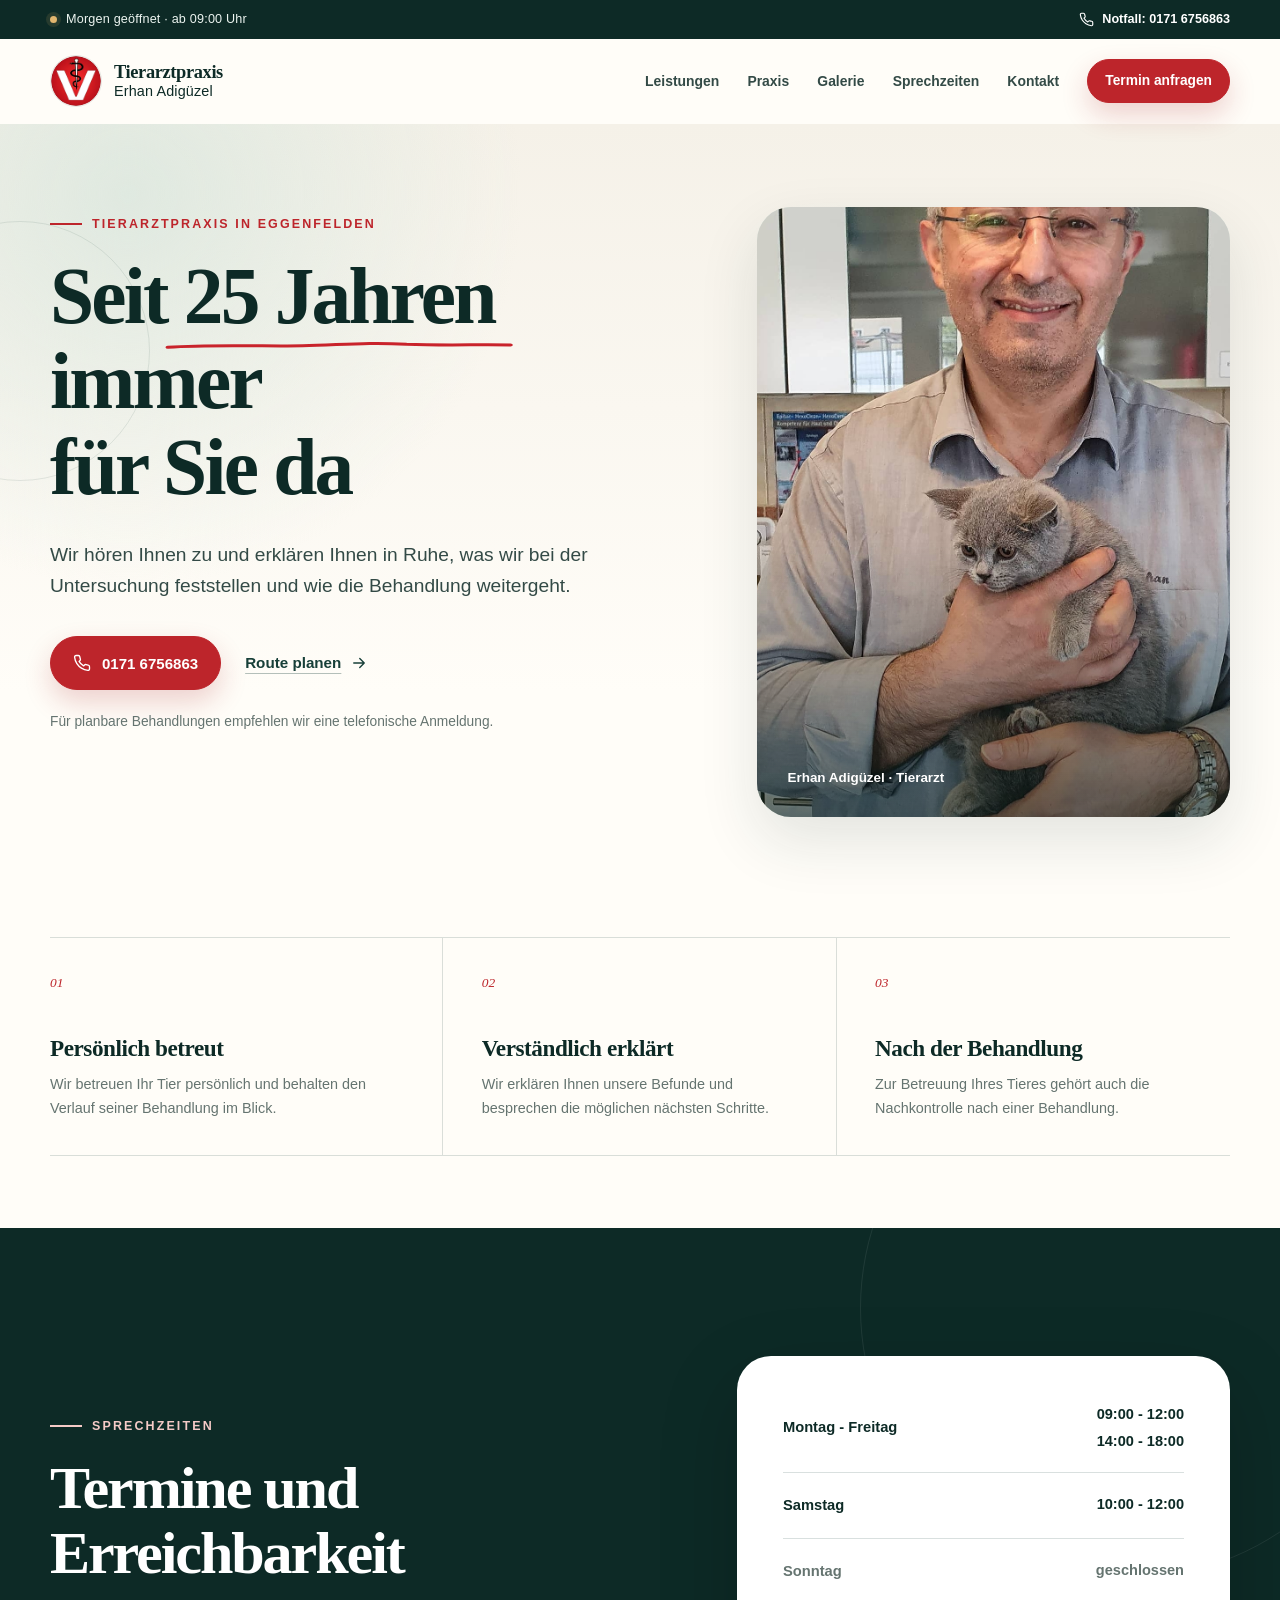
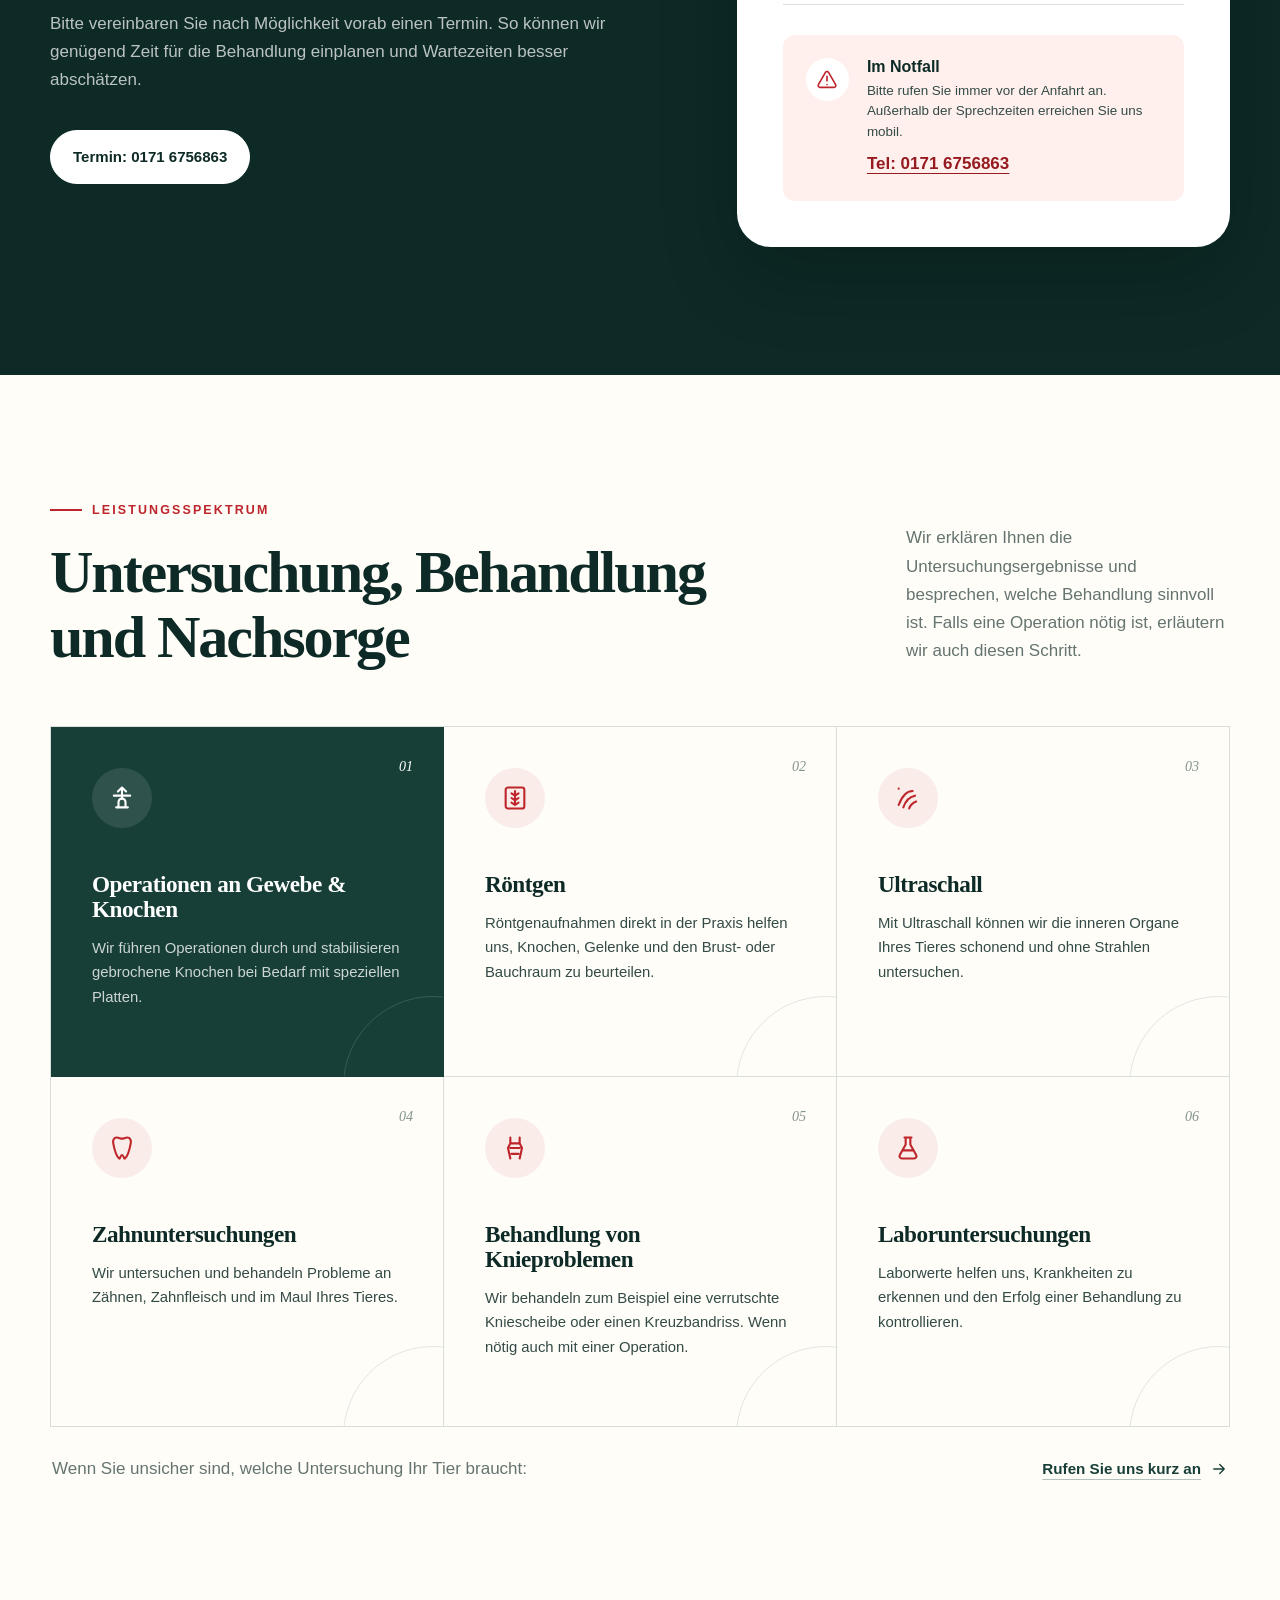
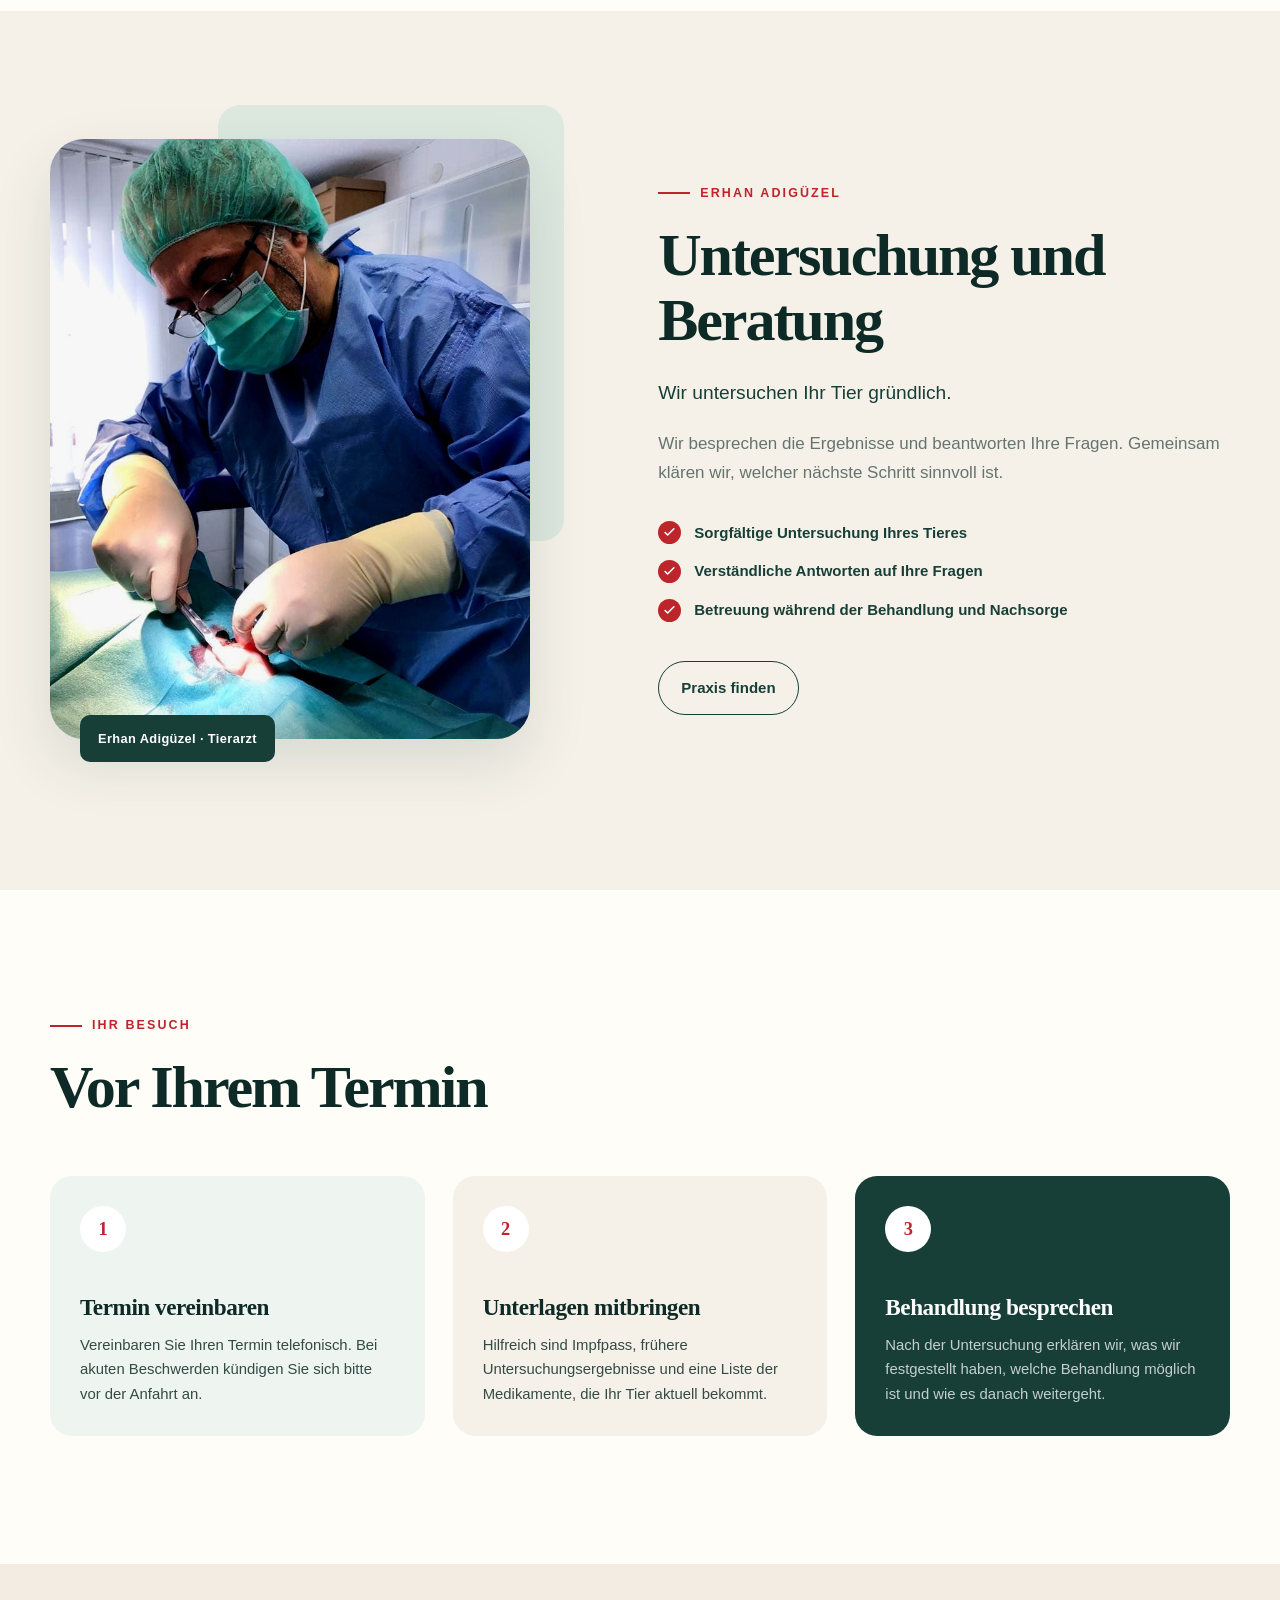
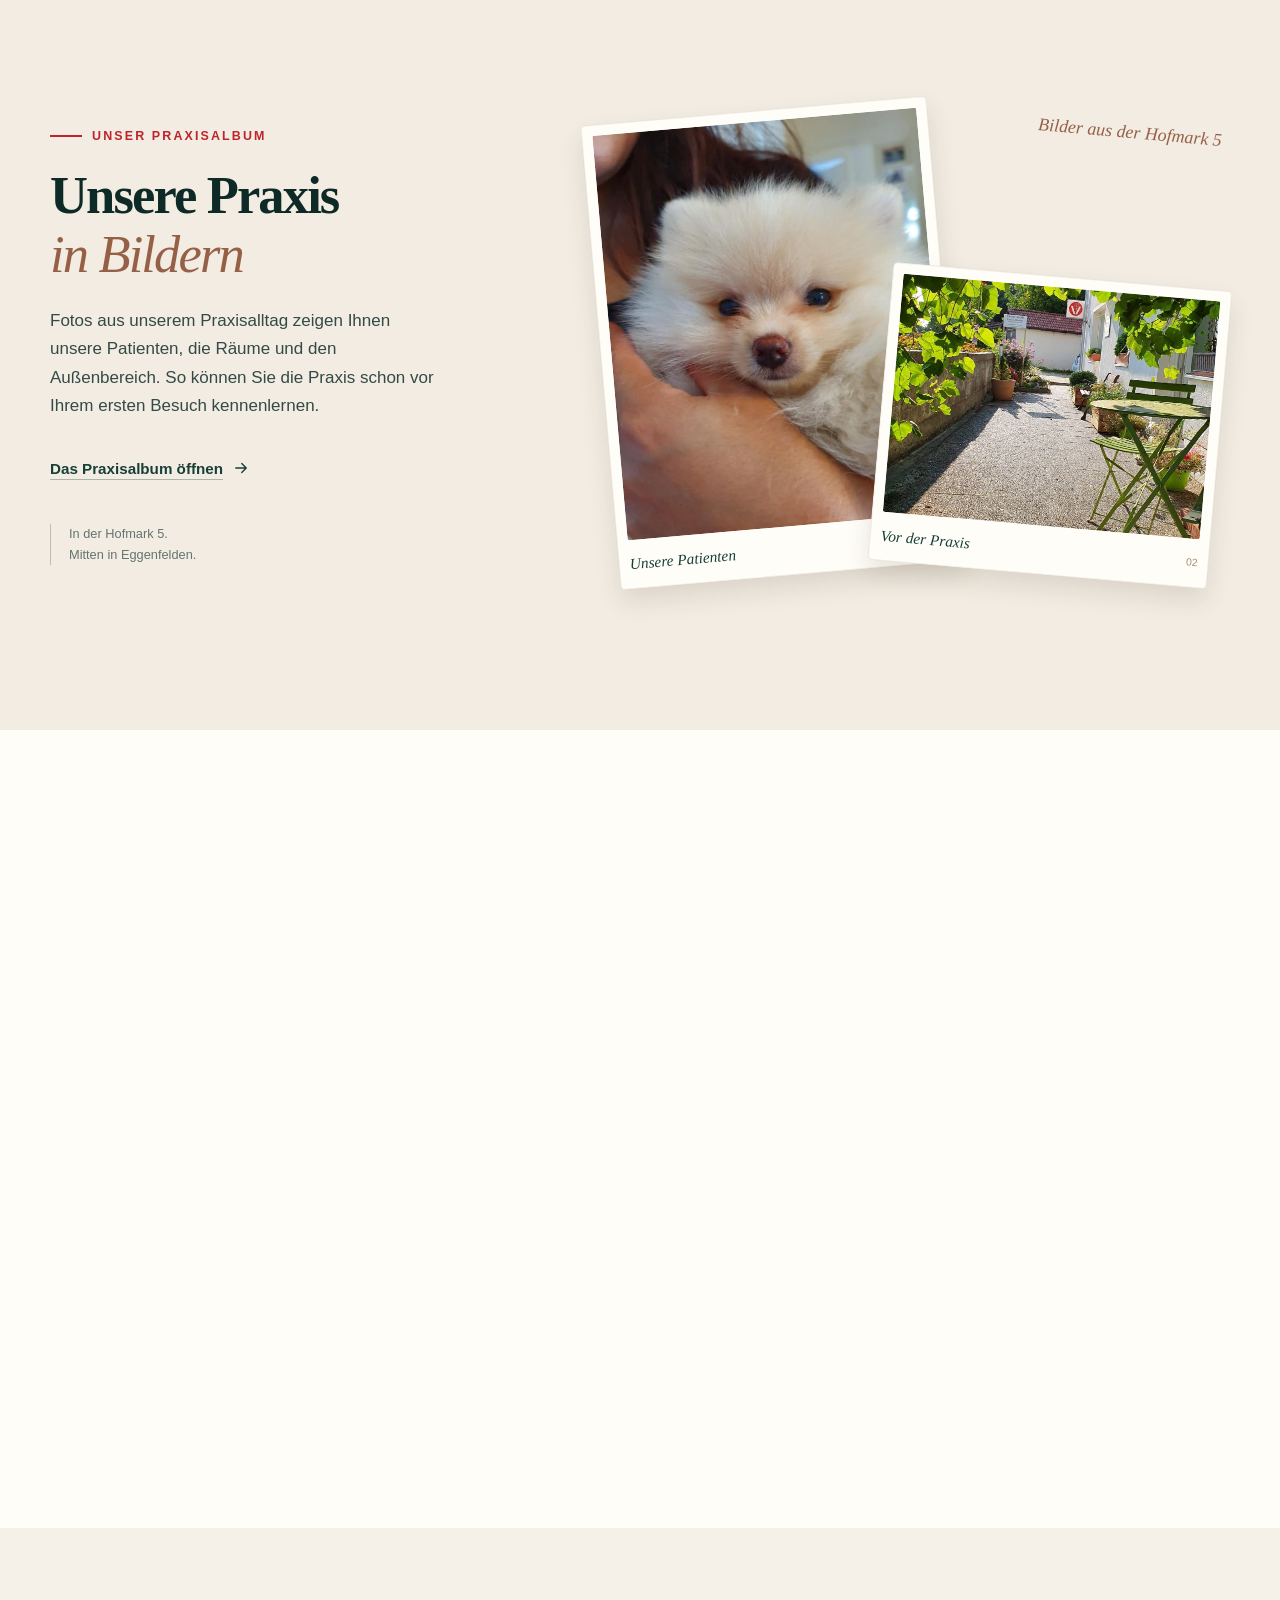
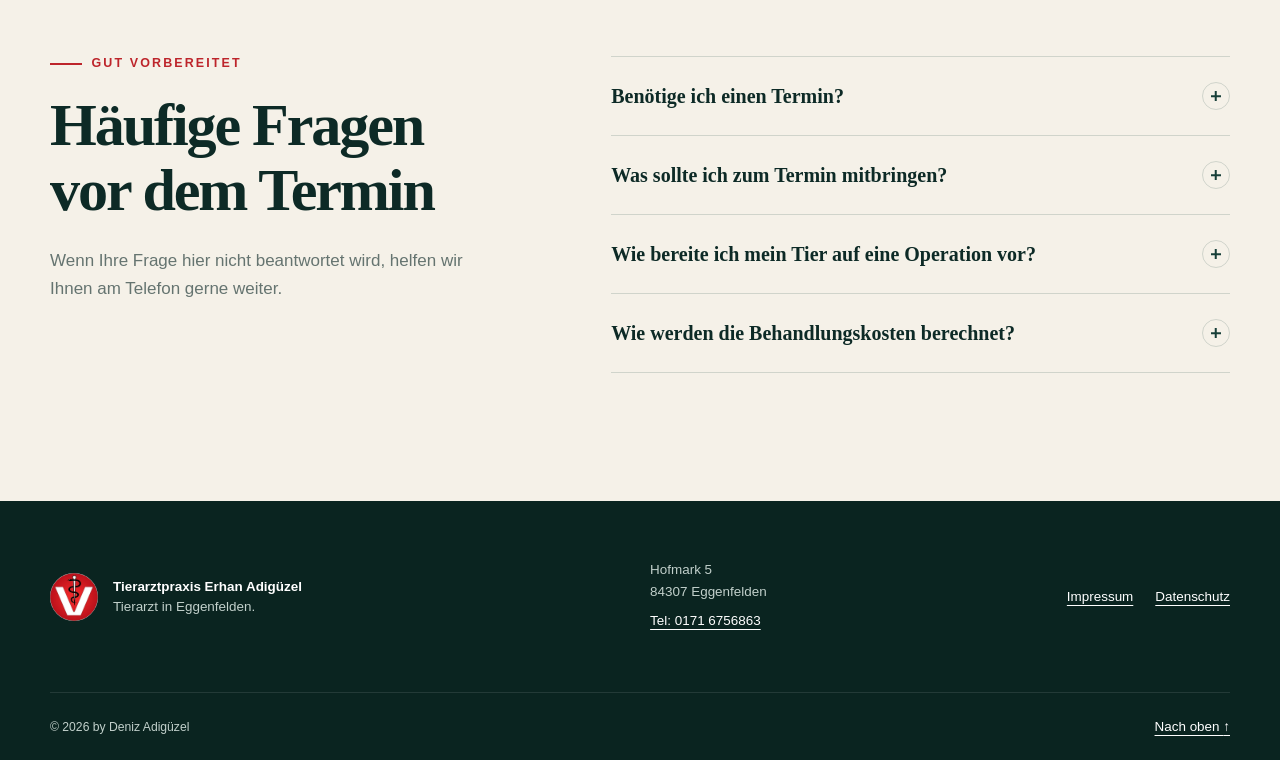
==== commit 4e070d5b: "title changes" ====
--- a/index.html
+++ b/index.html
@@ -118,8 +118,8 @@
       <path d="M5 11 C42 7, 81 10, 119 9 C151 8, 173 4, 207 7 C240 9, 270 7, 295 8" fill="none" stroke="#C9232B" stroke-width="4" stroke-linecap="round"/>
     </svg>
   </span><br>
-  für Sie<br>
-  und Ihr Tier
+  immer<br>
+  für Sie da
 </h1>
             <p class="hero-lead">Wir hören Ihnen zu und erklären Ihnen in Ruhe, was wir bei der Untersuchung feststellen und wie die Behandlung weitergeht.</p>
             <div class="hero-actions">
